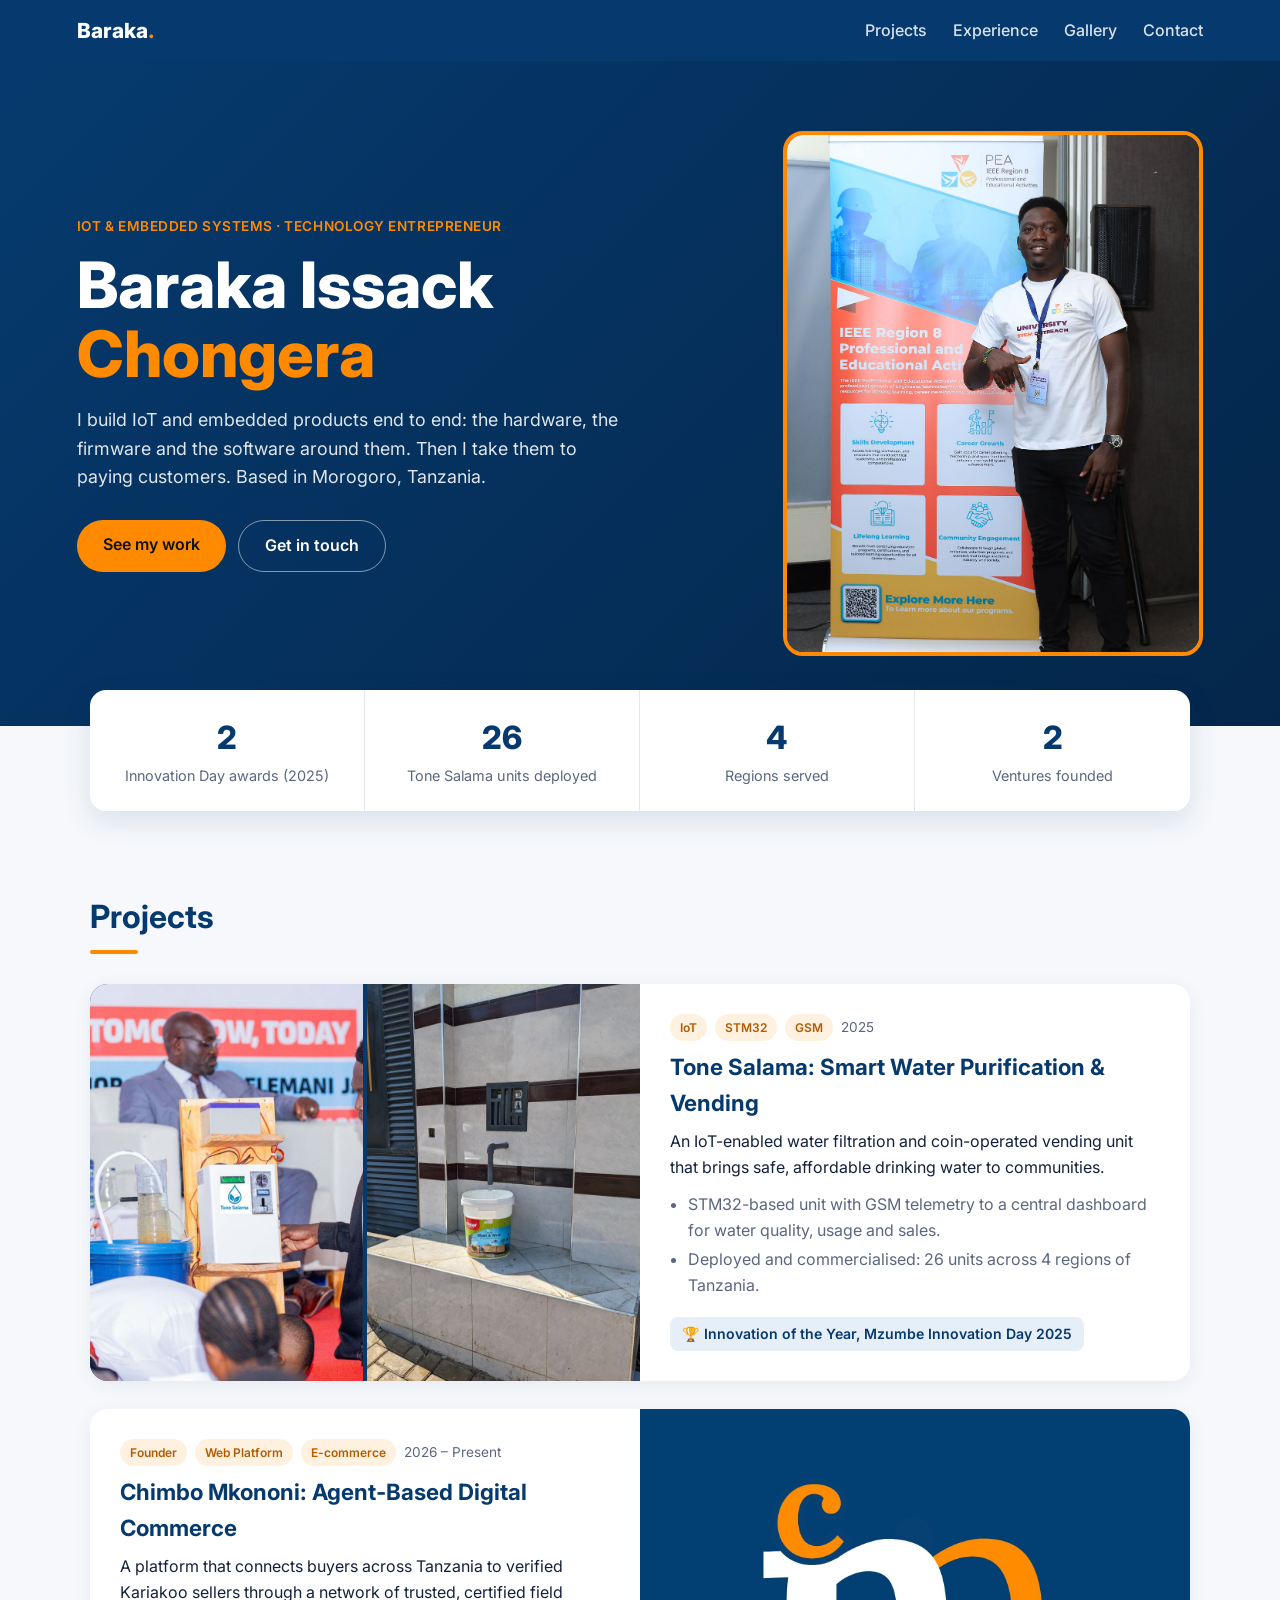
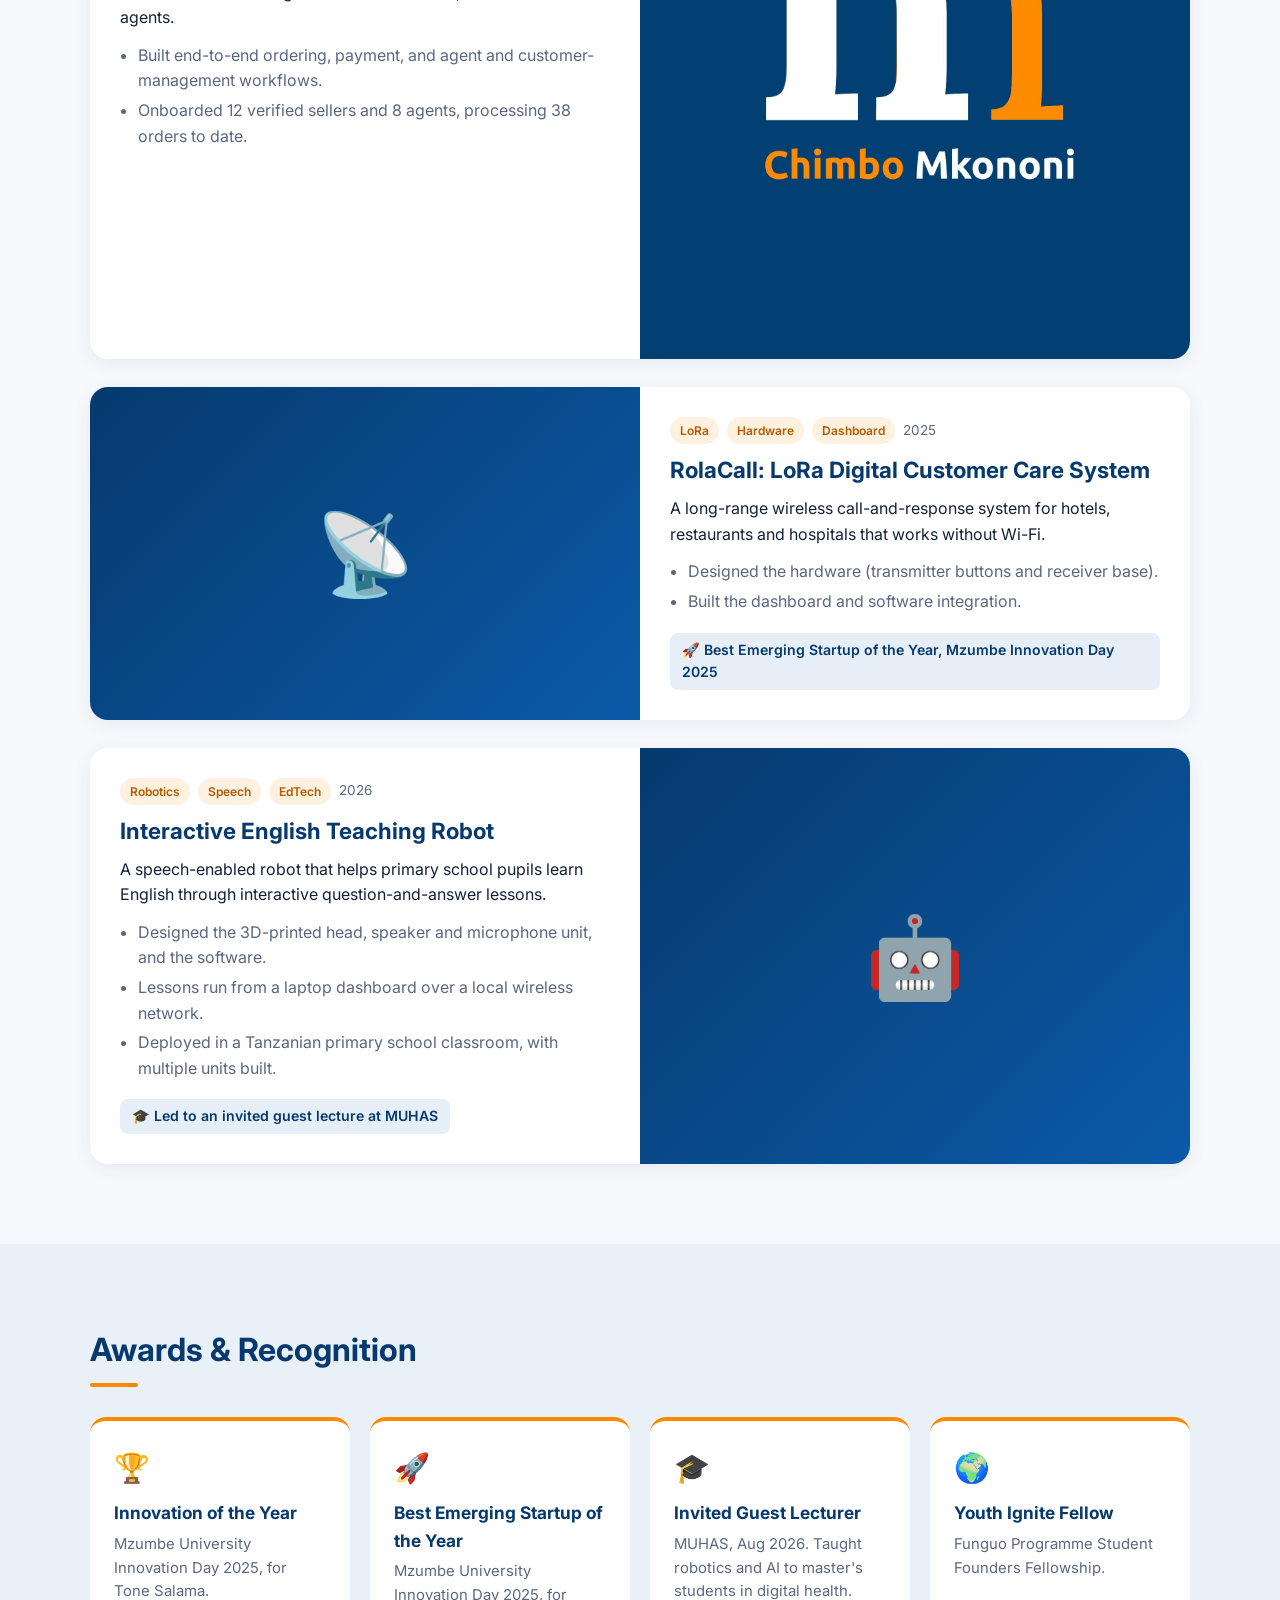
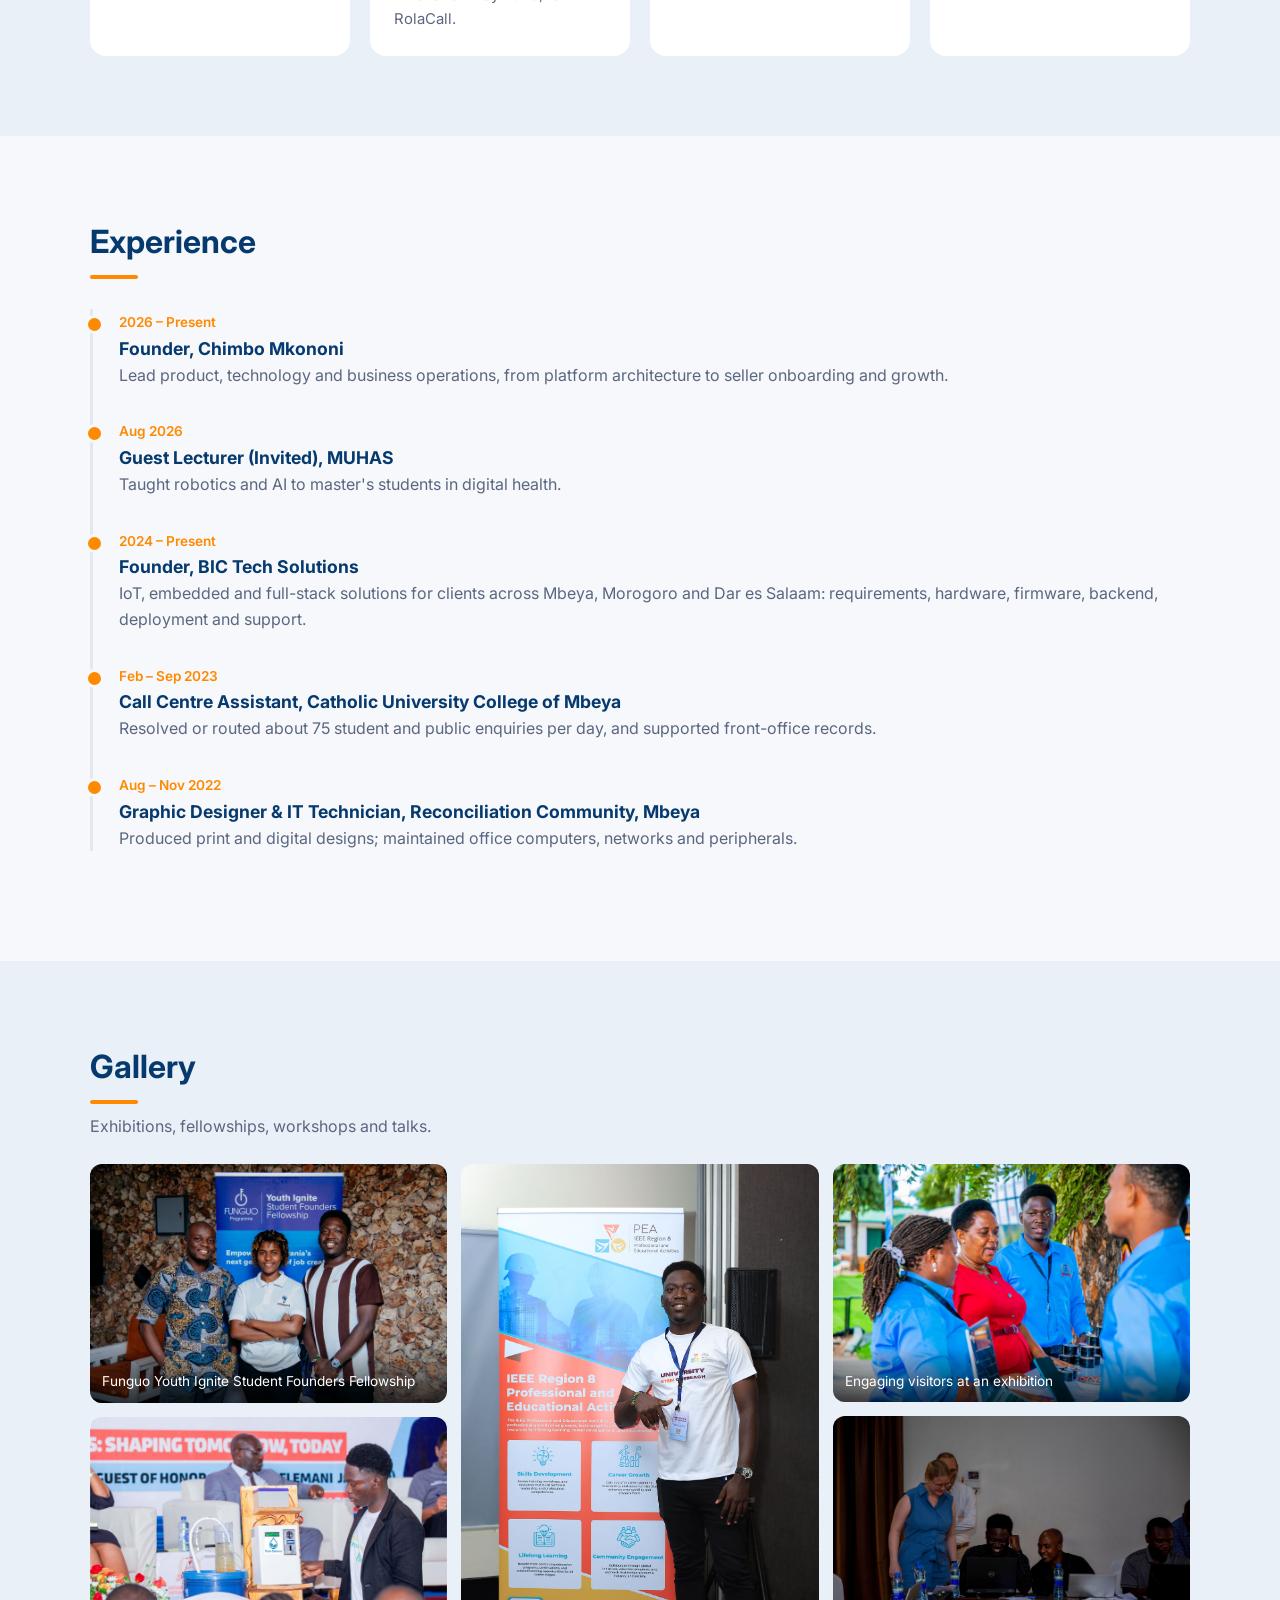
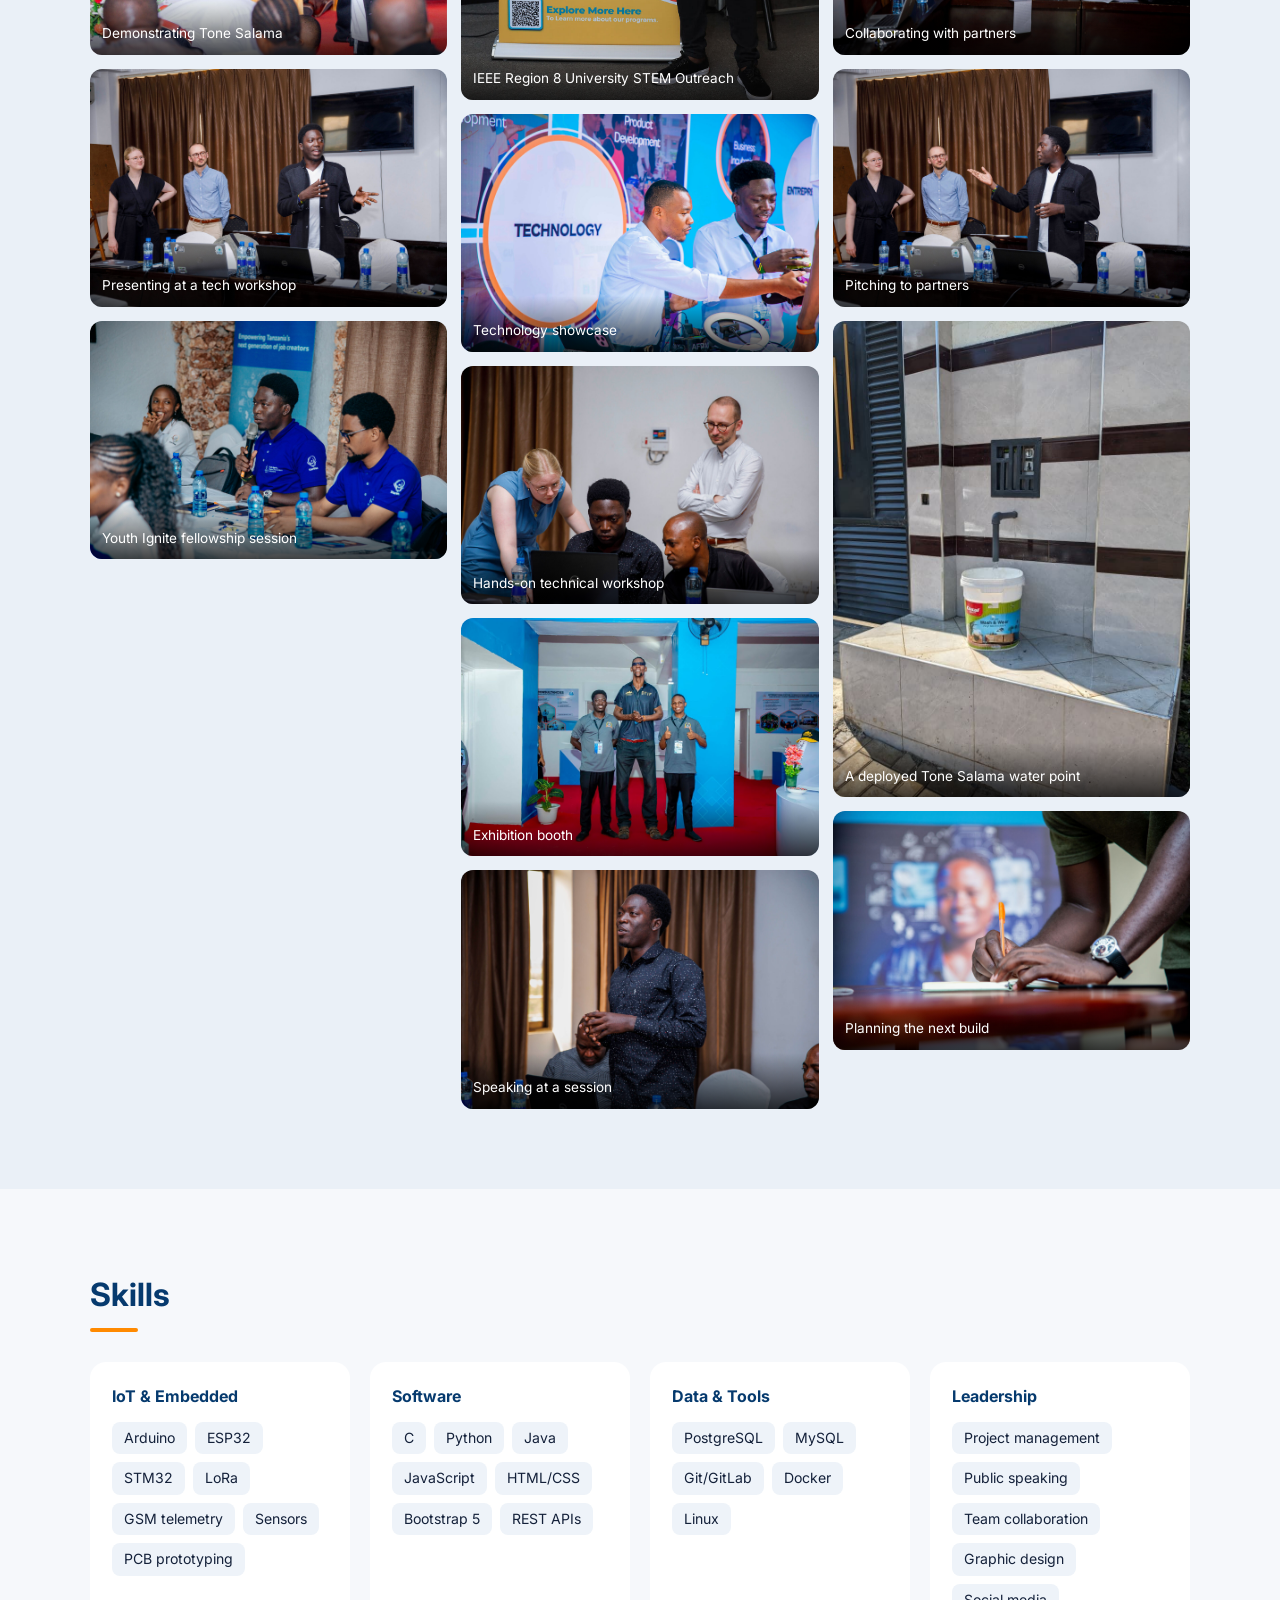
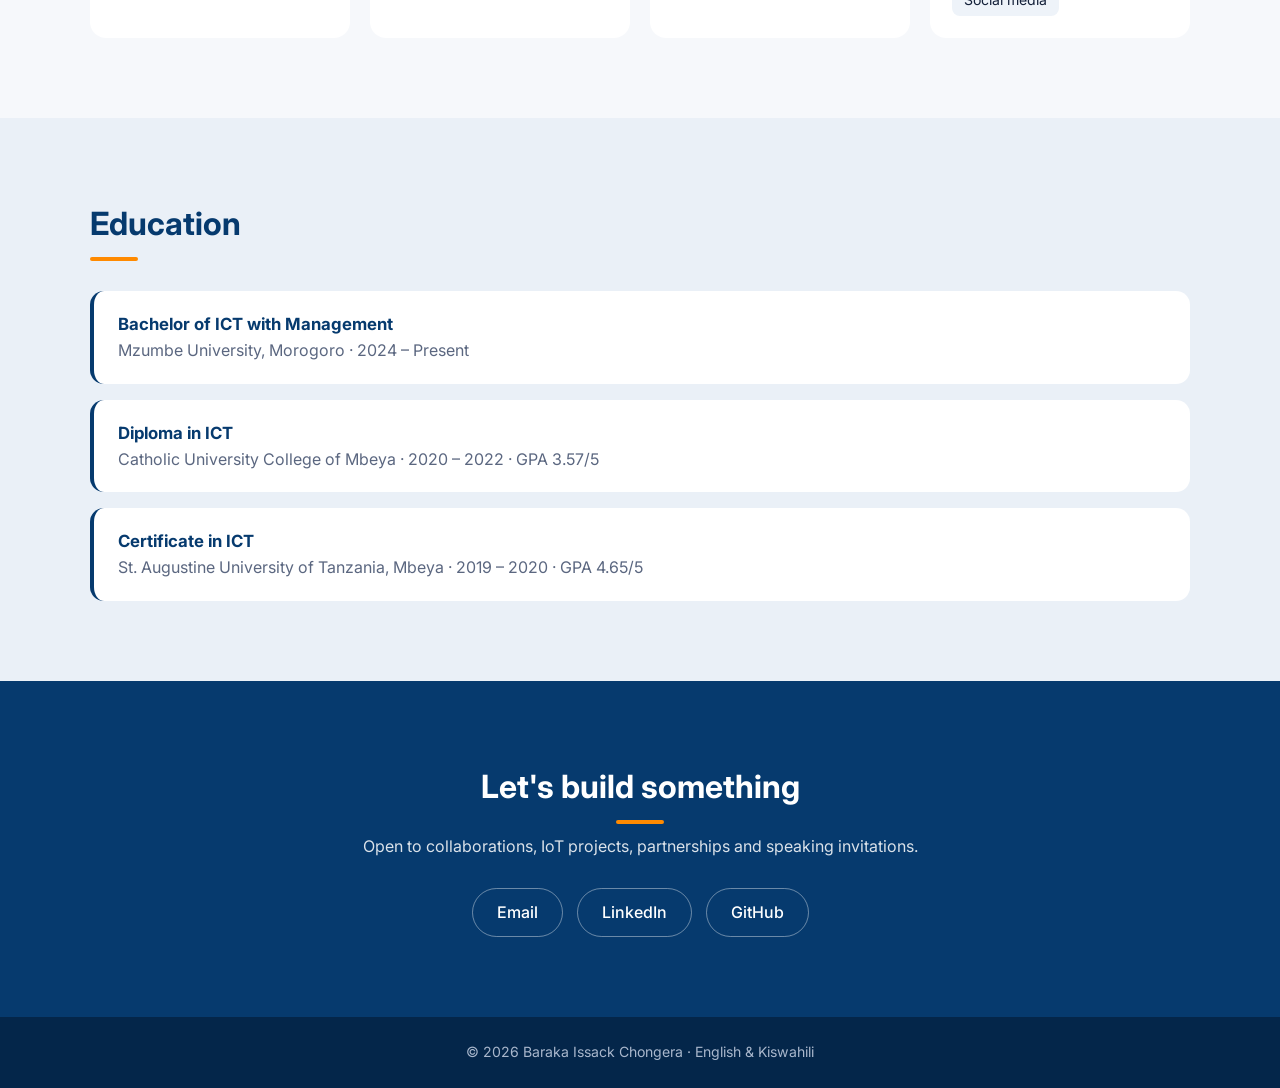
==== index.html @ 25b3b0e7 "Fill portfolio with real projects, experience and photos Content from CV: Tone Salama, Chimbo Mkonon" ====
<!doctype html>
<html lang="en">
<head>
  <meta charset="utf-8">
  <meta name="viewport" content="width=device-width, initial-scale=1">
  <title>Baraka Chongera — Portfolio</title>
  <meta name="description" content="Baraka Issack Chongera — IoT & embedded systems engineer and technology entrepreneur from Tanzania.">
  <link rel="preconnect" href="https://fonts.googleapis.com">
  <link href="https://fonts.googleapis.com/css2?family=Inter:wght@400;500;600;800&display=swap" rel="stylesheet">
  <link rel="stylesheet" href="style.css">
</head>
<body>
  <header class="nav">
    <a href="#top" class="logo">Baraka<span>.</span></a>
    <nav>
      <a href="#projects">Projects</a>
      <a href="#experience">Experience</a>
      <a href="#gallery">Gallery</a>
      <a href="#contact">Contact</a>
    </nav>
  </header>

  <main id="top">
    <section class="hero">
      <div class="hero-text">
        <p class="eyebrow">IoT &amp; Embedded Systems · Technology Entrepreneur</p>
        <h1>Baraka Issack <span>Chongera</span></h1>
        <p class="lead">I build IoT and embedded products end to end: the hardware, the firmware and the software around them. Then I take them to paying customers. Based in Morogoro, Tanzania.</p>
        <div class="cta">
          <a href="#projects" class="btn">See my work</a>
          <a href="#contact" class="btn ghost">Get in touch</a>
        </div>
      </div>
      <div class="hero-img"><img src="images/profile.jpg" alt="Baraka Chongera at the IEEE Region 8 University STEM Outreach"></div>
    </section>

    <section class="stats">
      <div><strong>2</strong><span>Innovation Day awards (2025)</span></div>
      <div><strong>26</strong><span>Tone Salama units deployed</span></div>
      <div><strong>4</strong><span>Regions served</span></div>
      <div><strong>2</strong><span>Ventures founded</span></div>
    </section>

    <section id="projects" class="section">
      <h2>Projects</h2>
      <div id="projects-grid" class="projects"></div>
    </section>

    <section id="awards" class="section alt">
      <h2>Awards &amp; Recognition</h2>
      <div class="awards">
        <div class="award"><span class="icon">🏆</span><h3>Innovation of the Year</h3><p>Mzumbe University Innovation Day 2025, for Tone Salama.</p></div>
        <div class="award"><span class="icon">🚀</span><h3>Best Emerging Startup of the Year</h3><p>Mzumbe University Innovation Day 2025, for RolaCall.</p></div>
        <div class="award"><span class="icon">🎓</span><h3>Invited Guest Lecturer</h3><p>MUHAS, Aug 2026. Taught robotics and AI to master's students in digital health.</p></div>
        <div class="award"><span class="icon">🌍</span><h3>Youth Ignite Fellow</h3><p>Funguo Programme Student Founders Fellowship.</p></div>
      </div>
    </section>

    <section id="experience" class="section">
      <h2>Experience</h2>
      <div id="timeline" class="timeline"></div>
    </section>

    <section id="gallery" class="section alt">
      <h2>Gallery</h2>
      <p class="sub">Exhibitions, fellowships, workshops and talks.</p>
      <div id="gallery-grid" class="gallery"></div>
    </section>

    <section id="skills" class="section">
      <h2>Skills</h2>
      <div id="skills-grid" class="skills"></div>
    </section>

    <section id="education" class="section alt">
      <h2>Education</h2>
      <div class="edu">
        <div><h3>Bachelor of ICT with Management</h3><p>Mzumbe University, Morogoro · 2024 – Present</p></div>
        <div><h3>Diploma in ICT</h3><p>Catholic University College of Mbeya · 2020 – 2022 · GPA 3.57/5</p></div>
        <div><h3>Certificate in ICT</h3><p>St. Augustine University of Tanzania, Mbeya · 2019 – 2020 · GPA 4.65/5</p></div>
      </div>
    </section>

    <section id="contact" class="section contact">
      <h2>Let's build something</h2>
      <p>Open to collaborations, IoT projects, partnerships and speaking invitations.</p>
      <div id="links" class="links"></div>
    </section>
  </main>

  <footer class="footer">© <span id="year"></span> Baraka Issack Chongera · English &amp; Kiswahili</footer>

  <div id="lightbox" class="lightbox" hidden>
    <button class="close" aria-label="Close">&times;</button>
    <img alt="">
    <p class="caption"></p>
  </div>

  <script src="script.js"></script>
</body>
</html>
---- style.css ----
:root{--navy:#063a6e;--navy-d:#04264a;--orange:#ff8a00;--bg:#f6f8fb;--card:#fff;--text:#14213a;--muted:#5b6780;--line:#e3e8f0}
*{box-sizing:border-box;margin:0;padding:0}
html{scroll-behavior:smooth}
body{font-family:Inter,system-ui,sans-serif;background:var(--bg);color:var(--text);line-height:1.6}
a{color:inherit;text-decoration:none}
img{display:block;max-width:100%}
.nav{position:sticky;top:0;z-index:10;display:flex;justify-content:space-between;align-items:center;padding:14px 6vw;background:var(--navy);color:#fff}
.logo{font-weight:800;font-size:1.3rem}.logo span{color:var(--orange)}
.nav nav a{margin-left:22px;font-weight:500;opacity:.85}.nav nav a:hover{opacity:1;color:var(--orange)}
.hero{display:grid;grid-template-columns:1.2fr .8fr;gap:48px;align-items:center;padding:70px 6vw;background:linear-gradient(135deg,var(--navy),var(--navy-d));color:#fff}
.eyebrow{color:var(--orange);font-weight:600;letter-spacing:.04em;text-transform:uppercase;font-size:.85rem}
.hero h1{font-size:clamp(2.3rem,5.5vw,4rem);line-height:1.08;font-weight:800;margin:12px 0 18px}
.hero h1 span{color:var(--orange)}
.lead{font-size:1.12rem;opacity:.88;max-width:560px}
.cta{display:flex;gap:12px;flex-wrap:wrap;margin-top:28px}
.btn{background:var(--orange);color:#111;padding:12px 26px;border-radius:999px;font-weight:600}
.btn.ghost{background:transparent;color:#fff;border:1.5px solid rgba(255,255,255,.5)}
.hero-img img{border-radius:20px;aspect-ratio:4/5;object-fit:cover;width:100%;max-width:420px;margin-left:auto;border:4px solid var(--orange)}
.stats{display:grid;grid-template-columns:repeat(4,1fr);max-width:1100px;margin:-36px auto 0;background:var(--card);border-radius:16px;box-shadow:0 10px 30px rgba(6,58,110,.12);position:relative}
.stats div{padding:22px;text-align:center;border-right:1px solid var(--line)}.stats div:last-child{border:none}
.stats strong{display:block;font-size:2rem;color:var(--navy);font-weight:800}
.stats span{color:var(--muted);font-size:.9rem}
.section{padding:80px 6vw}
.section>*{max-width:1100px;margin-left:auto;margin-right:auto}
.section.alt{background:#eaf0f7}
.section h2{font-size:2rem;margin-bottom:10px;color:var(--navy)}
.section h2::after{content:"";display:block;width:48px;height:4px;background:var(--orange);border-radius:4px;margin-top:8px}
.sub{color:var(--muted);margin-bottom:8px}
.projects{display:grid;gap:28px;margin-top:30px}
.project{display:grid;grid-template-columns:1fr 1fr;background:var(--card);border-radius:18px;overflow:hidden;box-shadow:0 4px 18px rgba(6,58,110,.07)}
.project:nth-child(even) .p-media{order:2}
.p-media{display:grid;grid-template-columns:1fr;gap:4px;background:var(--navy);min-height:280px}
.p-media.two{grid-template-columns:1fr 1fr}
.p-media img{width:100%;height:100%;object-fit:cover;cursor:zoom-in}
.p-media .ph{display:flex;align-items:center;justify-content:center;font-size:5rem;background:linear-gradient(135deg,var(--navy),#0b5aa8)}
.p-body{padding:30px}
.p-meta{display:flex;flex-wrap:wrap;gap:8px;align-items:center;margin-bottom:8px}
.tag{font-size:.75rem;font-weight:600;padding:4px 10px;border-radius:999px;background:#fff1e0;color:#b35c00}
.year{color:var(--muted);font-size:.85rem}
.p-body h3{font-size:1.4rem;color:var(--navy);margin-bottom:8px}
.p-body ul{margin:12px 0 0 18px;color:var(--muted)}
.p-body li{margin-bottom:4px}
.badge{display:inline-block;margin-top:14px;font-weight:600;color:var(--navy);background:#e6eef8;padding:6px 12px;border-radius:8px;font-size:.88rem}
.awards{display:grid;grid-template-columns:repeat(auto-fit,minmax(230px,1fr));gap:20px;margin-top:30px}
.award{background:var(--card);padding:24px;border-radius:16px;border-top:4px solid var(--orange)}
.award .icon{font-size:1.8rem}.award h3{margin:8px 0 6px;color:var(--navy);font-size:1.08rem}.award p{color:var(--muted);font-size:.93rem}
.timeline{margin-top:30px;border-left:3px solid var(--line);padding-left:26px}
.t-item{position:relative;margin-bottom:30px}
.t-item::before{content:"";position:absolute;left:-34px;top:6px;width:13px;height:13px;border-radius:50%;background:var(--orange);border:3px solid var(--bg)}
.t-item h3{color:var(--navy);font-size:1.1rem}.t-item .when{color:var(--orange);font-weight:600;font-size:.85rem}
.t-item p{color:var(--muted)}
.gallery{columns:3 260px;column-gap:14px;margin-top:24px}
.gallery figure{break-inside:avoid;margin-bottom:14px;border-radius:12px;overflow:hidden;position:relative;cursor:zoom-in;background:var(--card)}
.gallery img{width:100%;transition:transform .3s}.gallery figure:hover img{transform:scale(1.03)}
.gallery figcaption{position:absolute;left:0;right:0;bottom:0;padding:24px 12px 10px;color:#fff;font-size:.85rem;background:linear-gradient(transparent,rgba(0,0,0,.7))}
.skills{display:grid;grid-template-columns:repeat(auto-fit,minmax(240px,1fr));gap:20px;margin-top:30px}
.skill{background:var(--card);padding:22px;border-radius:16px}
.skill h3{color:var(--navy);font-size:1rem;margin-bottom:12px}
.chips{display:flex;flex-wrap:wrap;gap:8px}
.chips span{background:#eef3f9;padding:5px 12px;border-radius:8px;font-size:.88rem}
.edu{display:grid;gap:16px;margin-top:30px}
.edu div{background:var(--card);padding:20px 24px;border-radius:14px;border-left:4px solid var(--navy)}
.edu h3{color:var(--navy);font-size:1.05rem}.edu p{color:var(--muted)}
.contact{text-align:center;background:var(--navy);color:#fff}
.contact h2{color:#fff}.contact h2::after{margin:8px auto 0}
.contact p{opacity:.85;margin-top:10px}
.links{display:flex;justify-content:center;flex-wrap:wrap;gap:14px;margin-top:28px}
.links a{border:1.5px solid rgba(255,255,255,.4);padding:11px 24px;border-radius:999px;font-weight:500}
.links a:hover{border-color:var(--orange);color:var(--orange)}
.footer{text-align:center;color:#a9b7cc;padding:24px;background:var(--navy-d);font-size:.88rem}
.lightbox{position:fixed;inset:0;background:rgba(0,0,0,.92);display:flex;flex-direction:column;align-items:center;justify-content:center;z-index:50;padding:16px}
.lightbox[hidden]{display:none}
.lightbox img{max-width:100%;max-height:82vh;border-radius:10px}
.lightbox .caption{margin-top:14px;color:#ddd;text-align:center}
.lightbox .close{position:absolute;top:12px;right:20px;background:none;border:none;color:#fff;font-size:2.4rem;cursor:pointer}
@media(max-width:800px){
  .nav nav a{margin-left:12px;font-size:.9rem}
  .hero{grid-template-columns:1fr;padding:48px 16px 70px;gap:30px}
  .hero-img img{margin:0 auto;max-width:320px}
  .stats{grid-template-columns:1fr 1fr;margin:-36px 16px 0}
  .stats div:nth-child(2){border-right:none}.stats div:nth-child(-n+2){border-bottom:1px solid var(--line)}
  .section{padding:60px 16px}
  .project{grid-template-columns:1fr}.project:nth-child(even) .p-media{order:0}
}
@media(max-width:480px){.nav nav a:nth-child(3){display:none}}
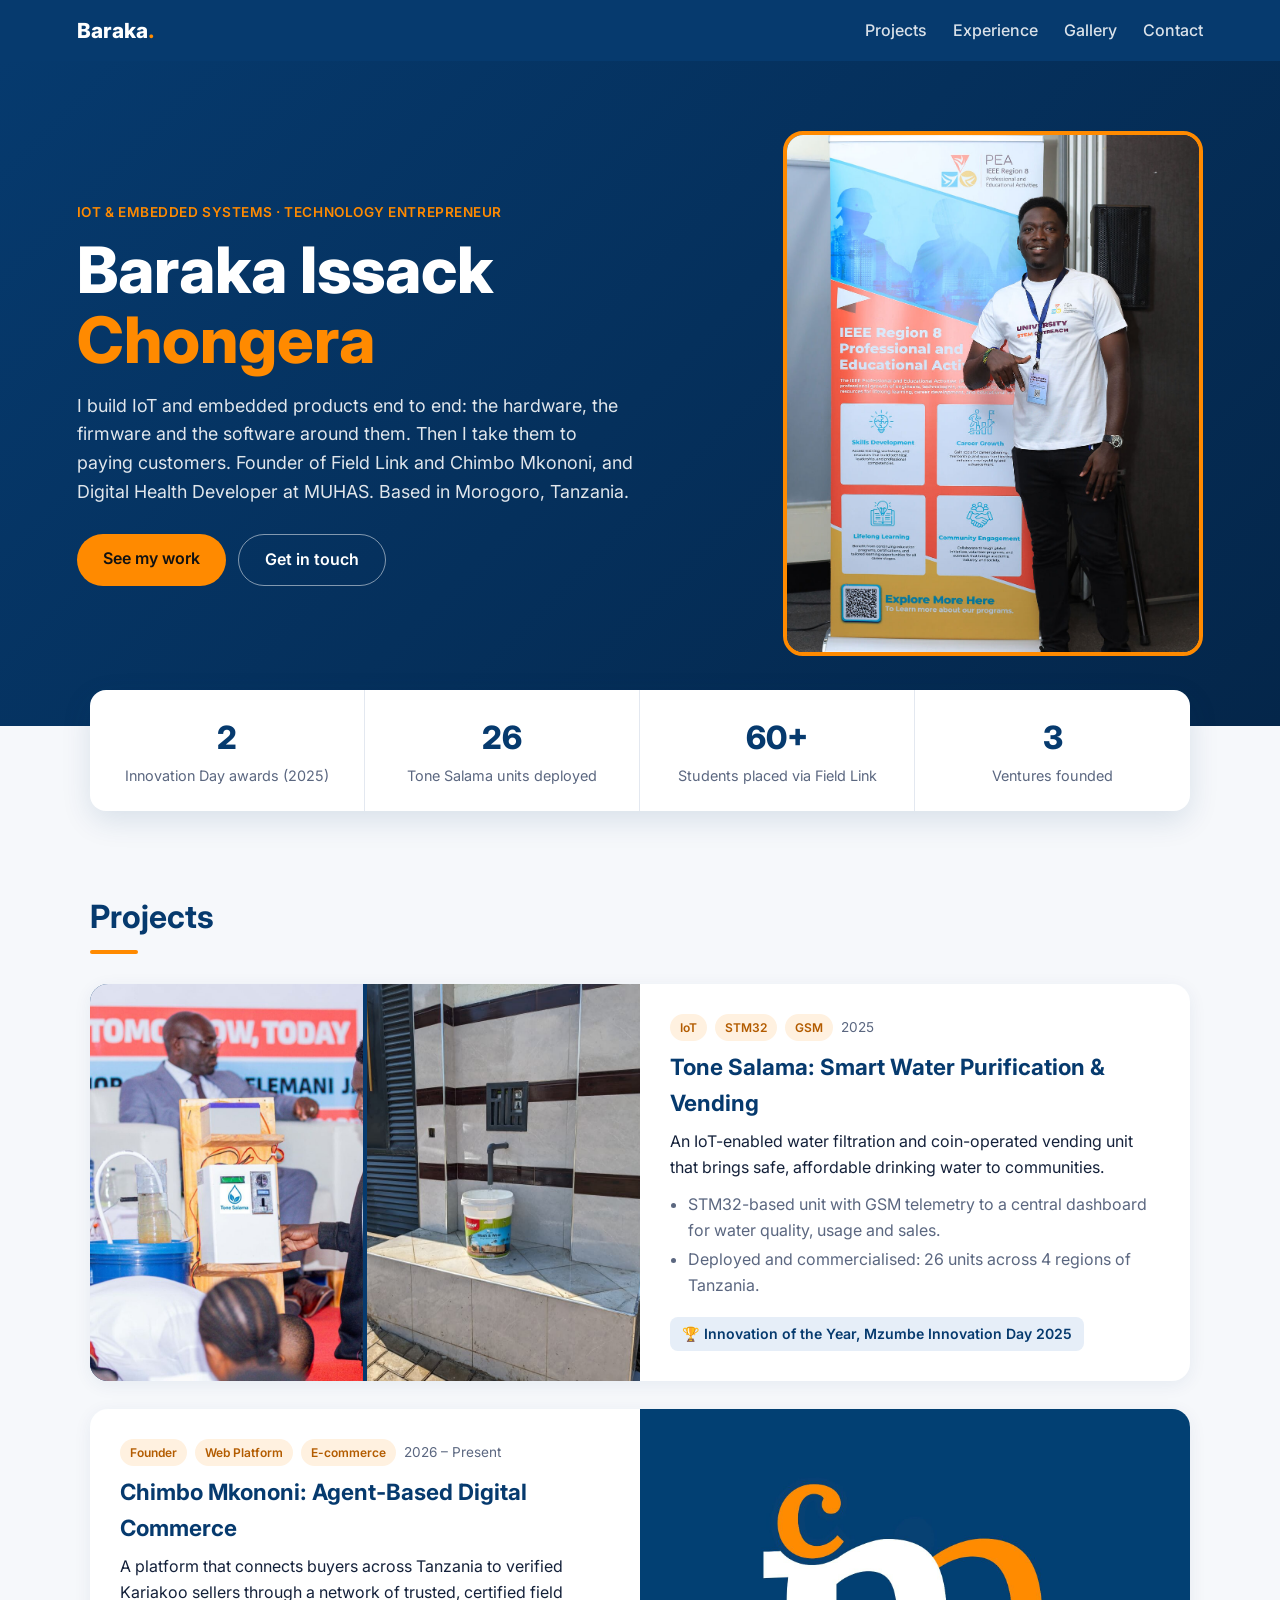
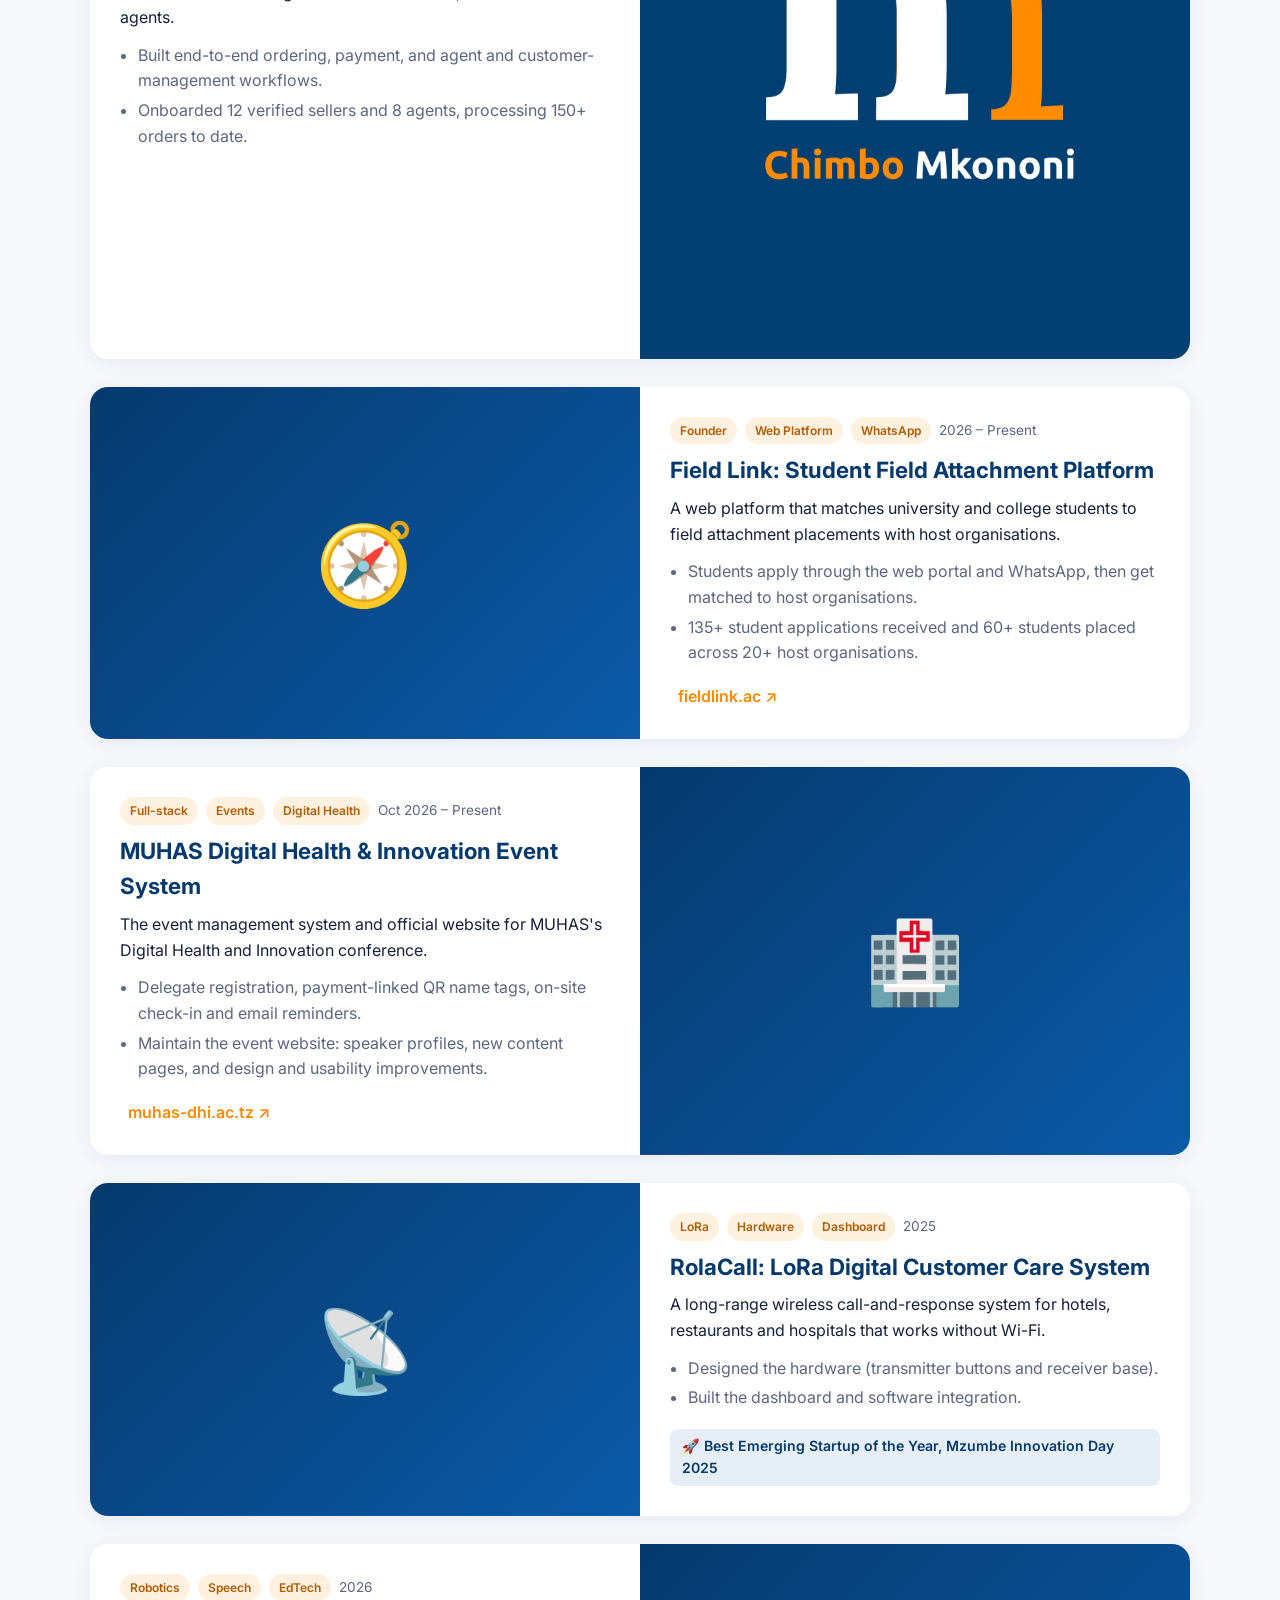
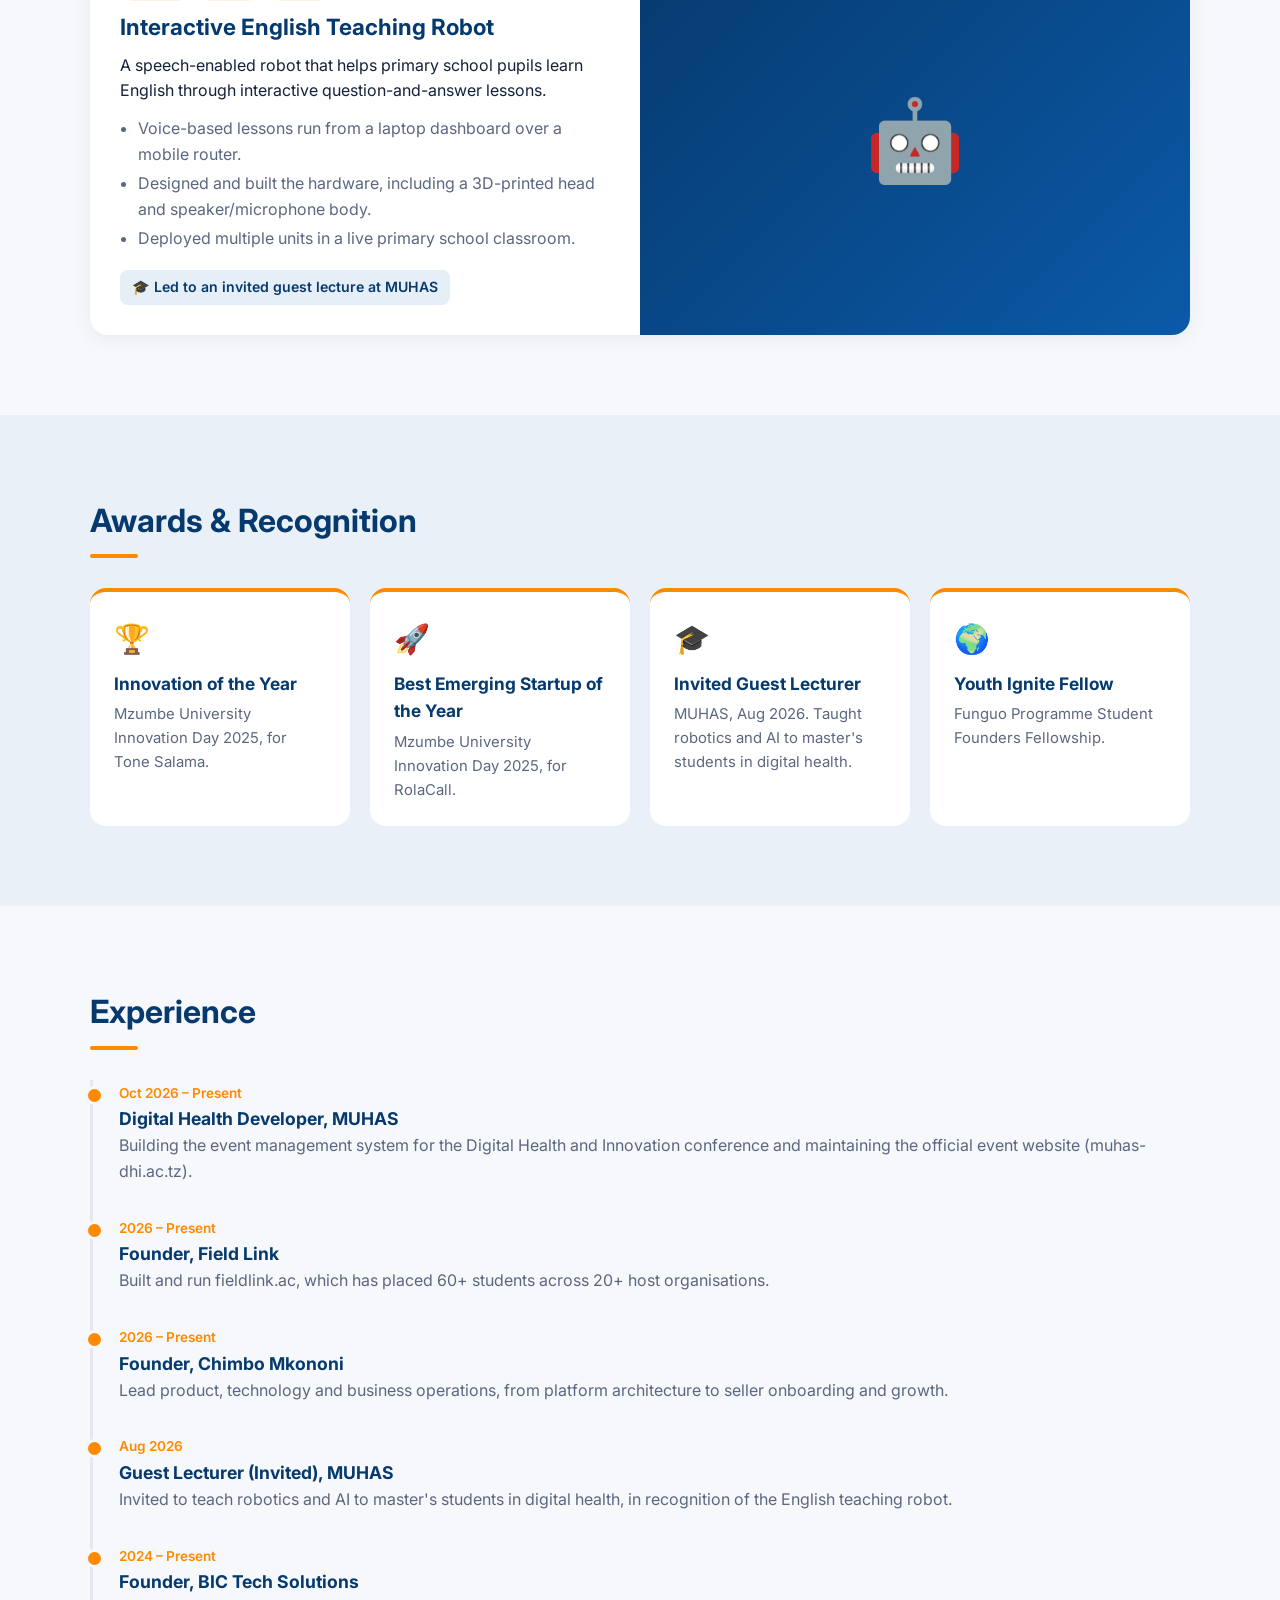
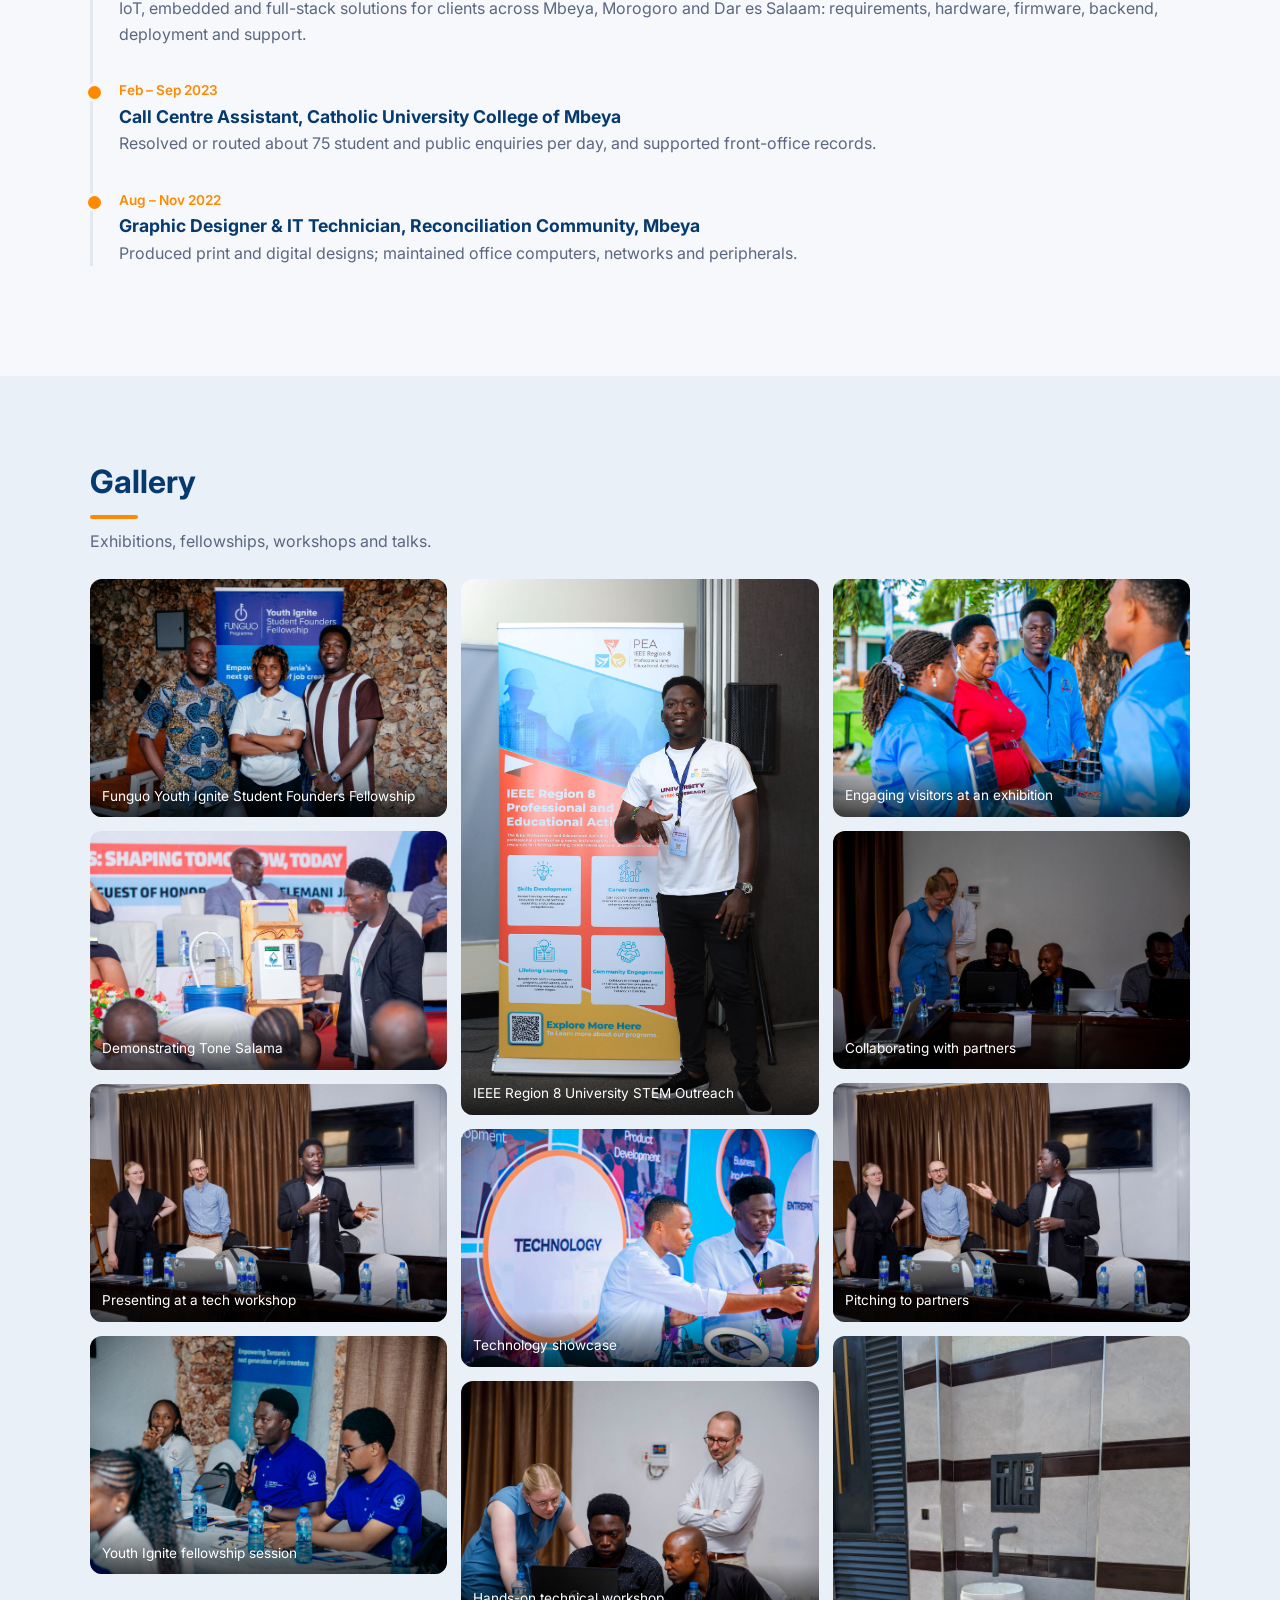
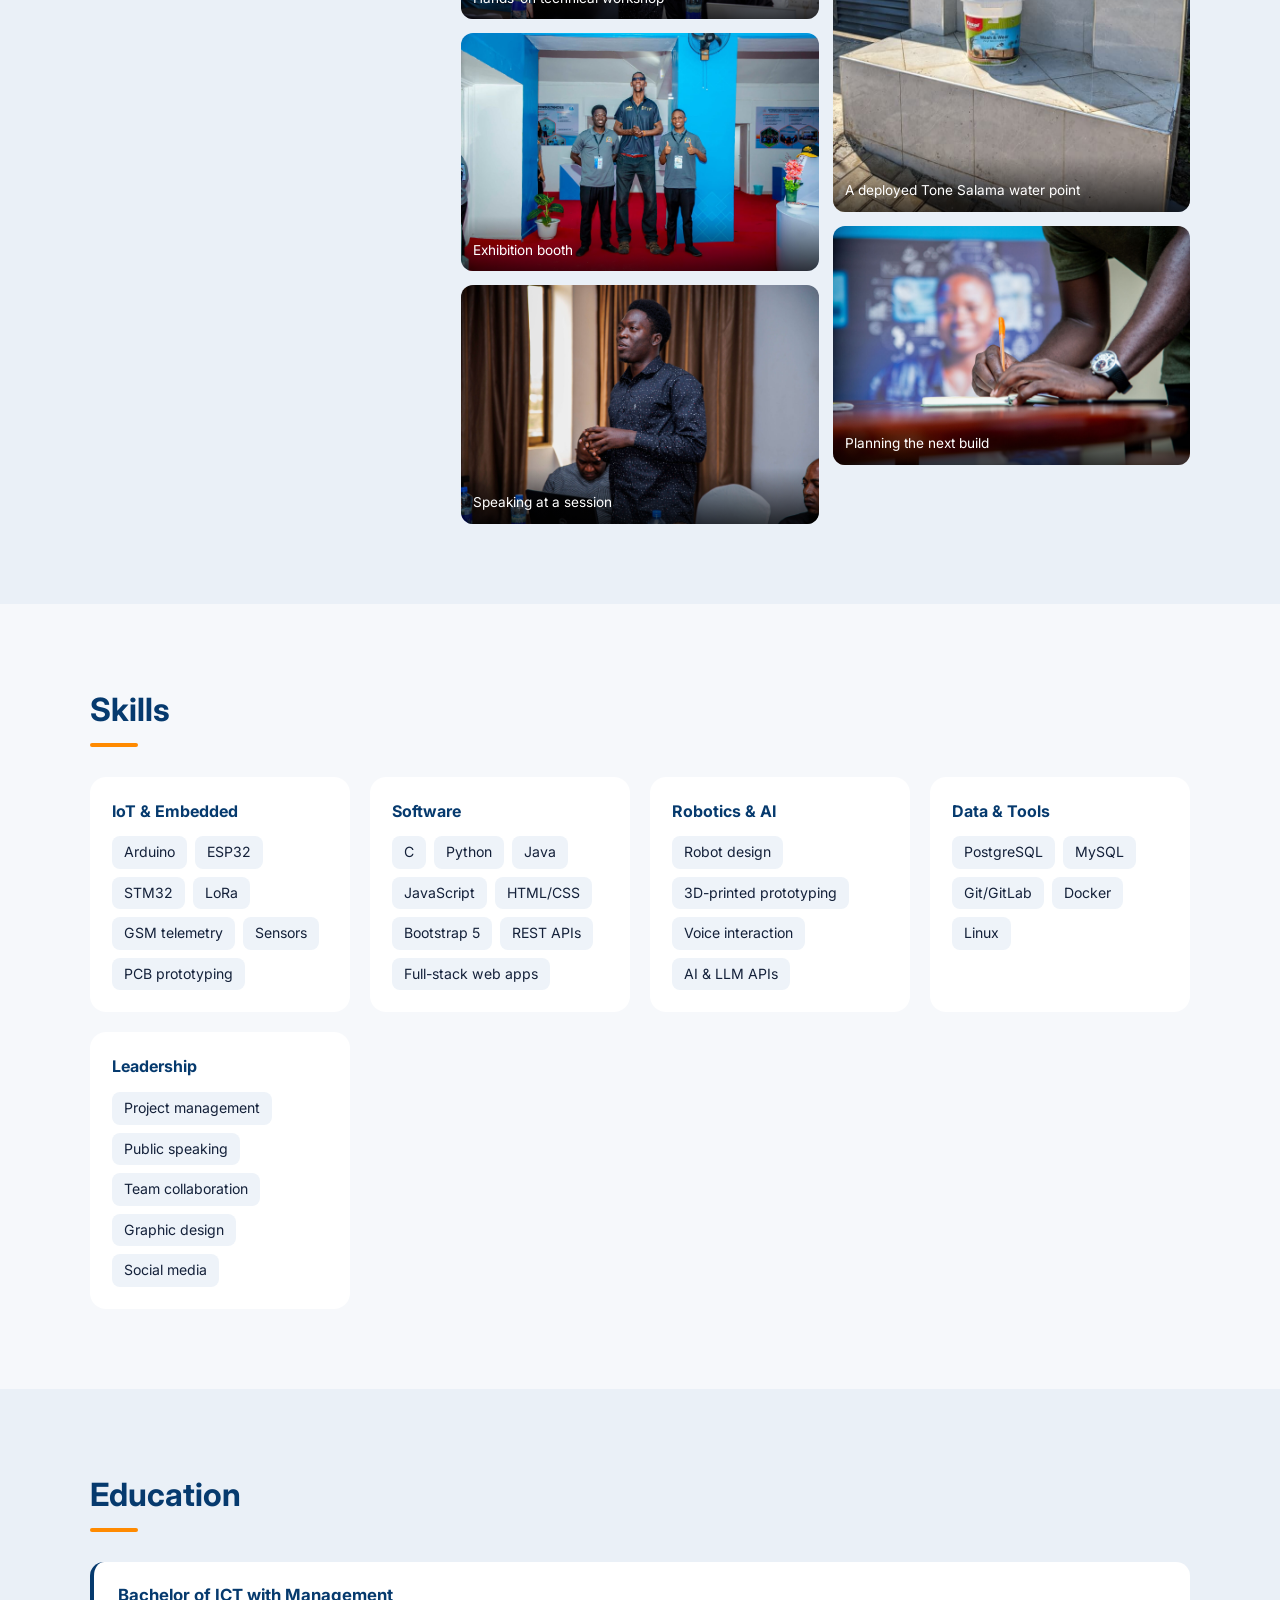
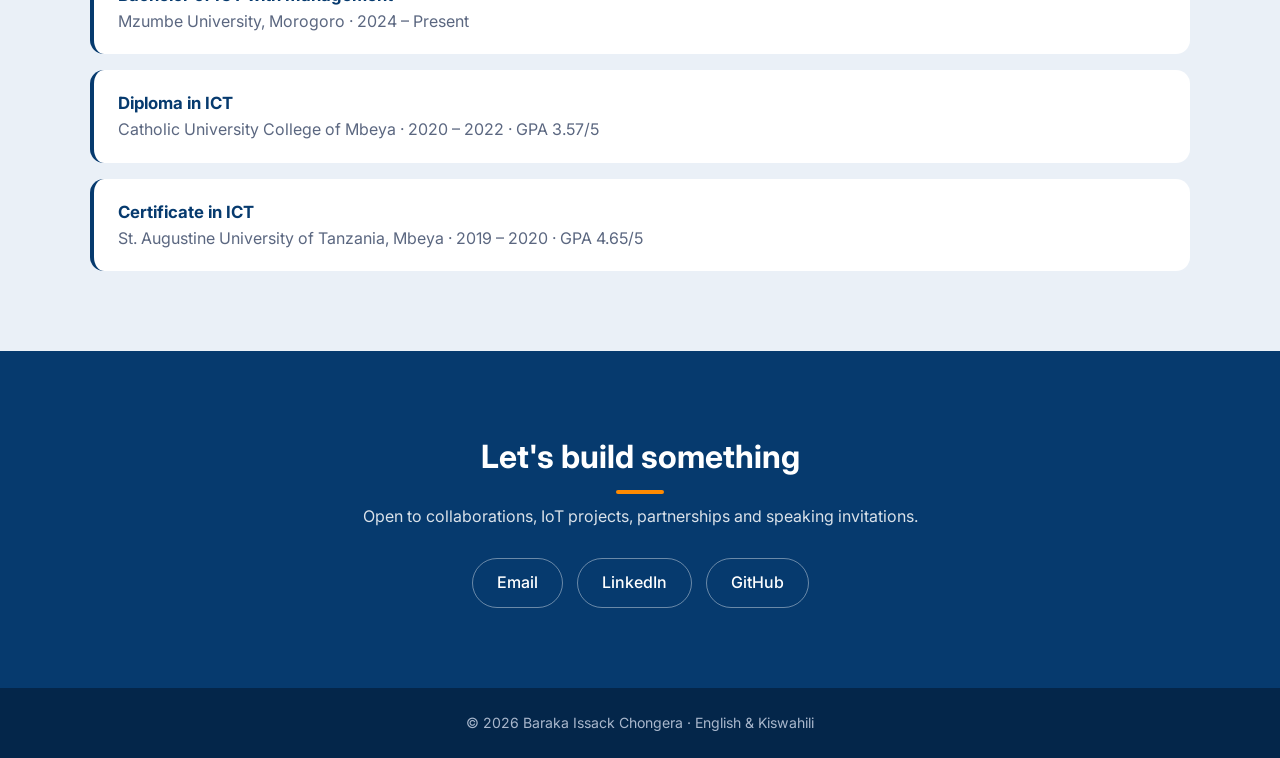
==== commit a5fb7dcf: "Update portfolio from latest CV Adds Field Link and the MUHAS Digital Health & Innovation event syst" ====
--- a/index.html
+++ b/index.html
@@ -25,7 +25,7 @@
       <div class="hero-text">
         <p class="eyebrow">IoT &amp; Embedded Systems · Technology Entrepreneur</p>
         <h1>Baraka Issack <span>Chongera</span></h1>
-        <p class="lead">I build IoT and embedded products end to end: the hardware, the firmware and the software around them. Then I take them to paying customers. Based in Morogoro, Tanzania.</p>
+        <p class="lead">I build IoT and embedded products end to end: the hardware, the firmware and the software around them. Then I take them to paying customers. Founder of Field Link and Chimbo Mkononi, and Digital Health Developer at MUHAS. Based in Morogoro, Tanzania.</p>
         <div class="cta">
           <a href="#projects" class="btn">See my work</a>
           <a href="#contact" class="btn ghost">Get in touch</a>
@@ -37,8 +37,8 @@
     <section class="stats">
       <div><strong>2</strong><span>Innovation Day awards (2025)</span></div>
       <div><strong>26</strong><span>Tone Salama units deployed</span></div>
-      <div><strong>4</strong><span>Regions served</span></div>
-      <div><strong>2</strong><span>Ventures founded</span></div>
+      <div><strong>60+</strong><span>Students placed via Field Link</span></div>
+      <div><strong>3</strong><span>Ventures founded</span></div>
     </section>
 
     <section id="projects" class="section">
--- a/style.css
+++ b/style.css
@@ -83,3 +83,4 @@
   .project{grid-template-columns:1fr}.project:nth-child(even) .p-media{order:0}
 }
 @media(max-width:480px){.nav nav a:nth-child(3){display:none}}
+.p-link{display:inline-block;margin-top:14px;margin-left:8px;font-weight:600;color:var(--orange)}.p-link:hover{text-decoration:underline}
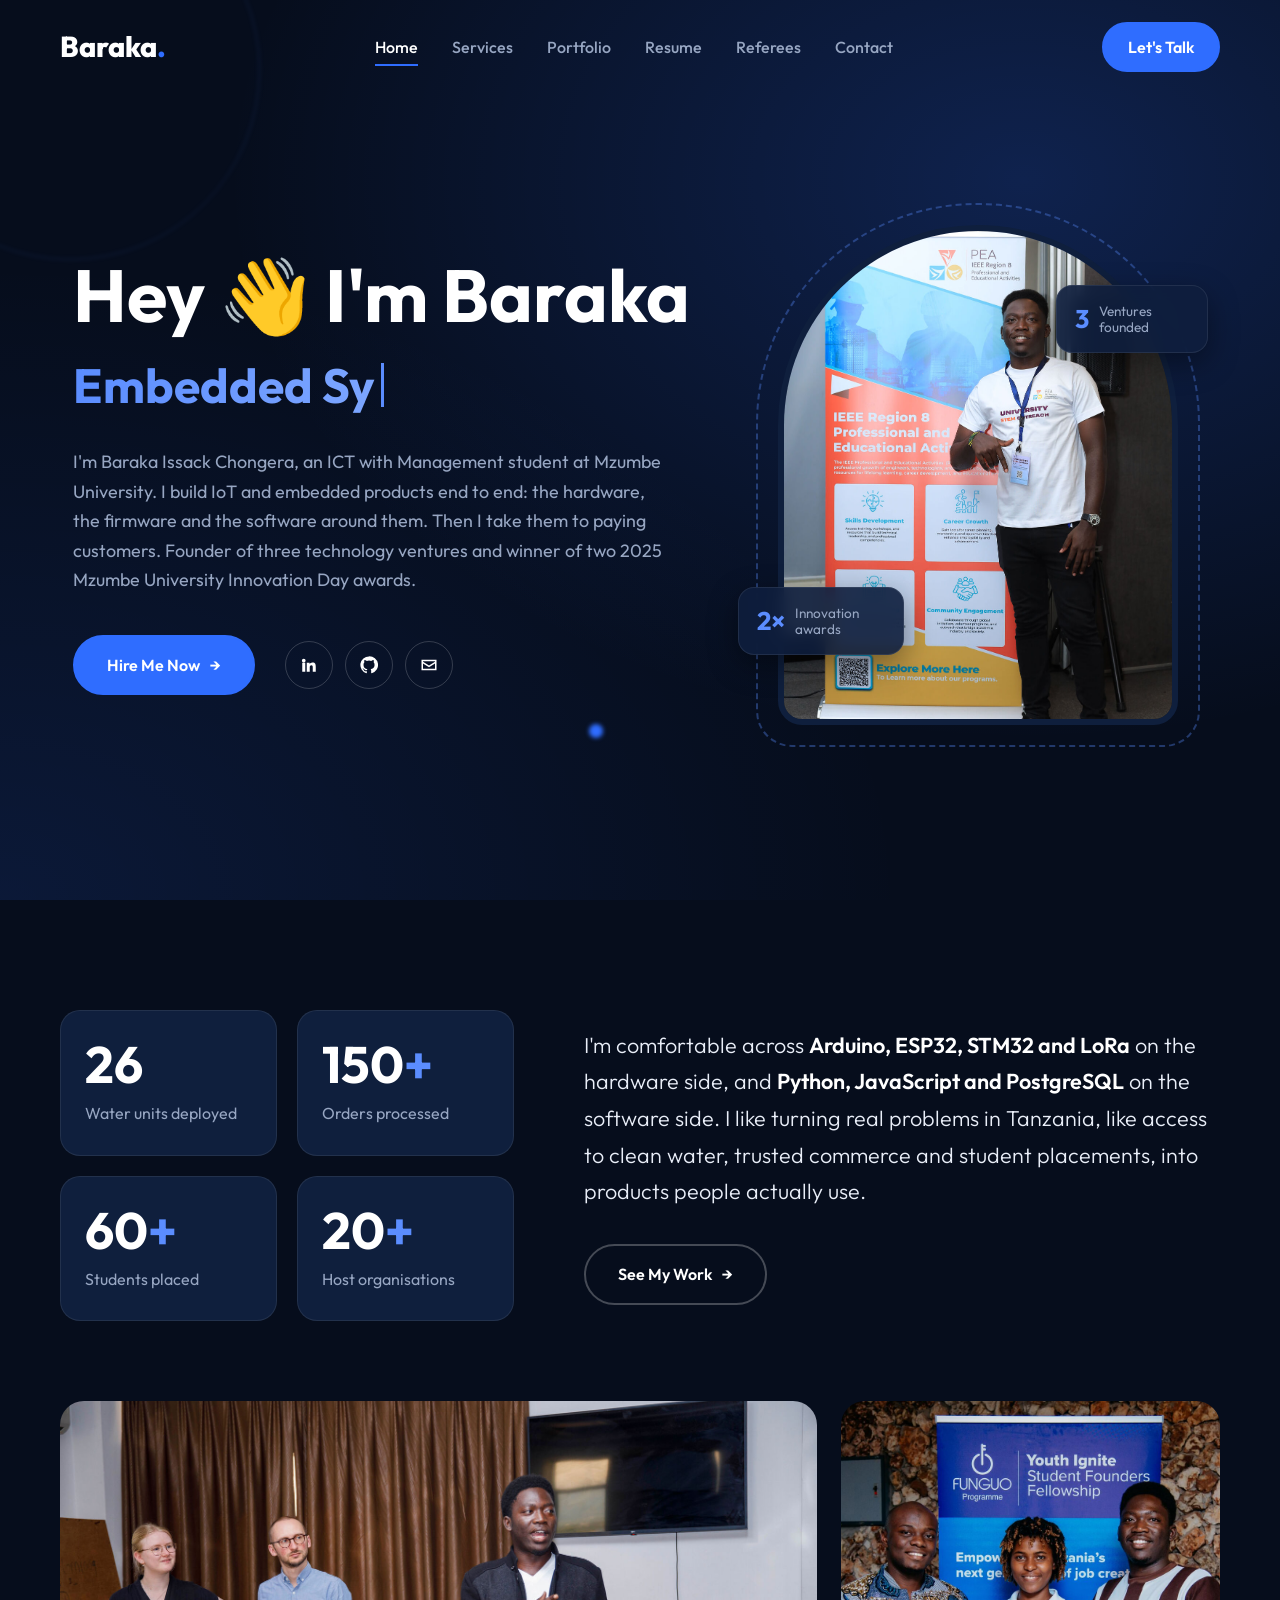
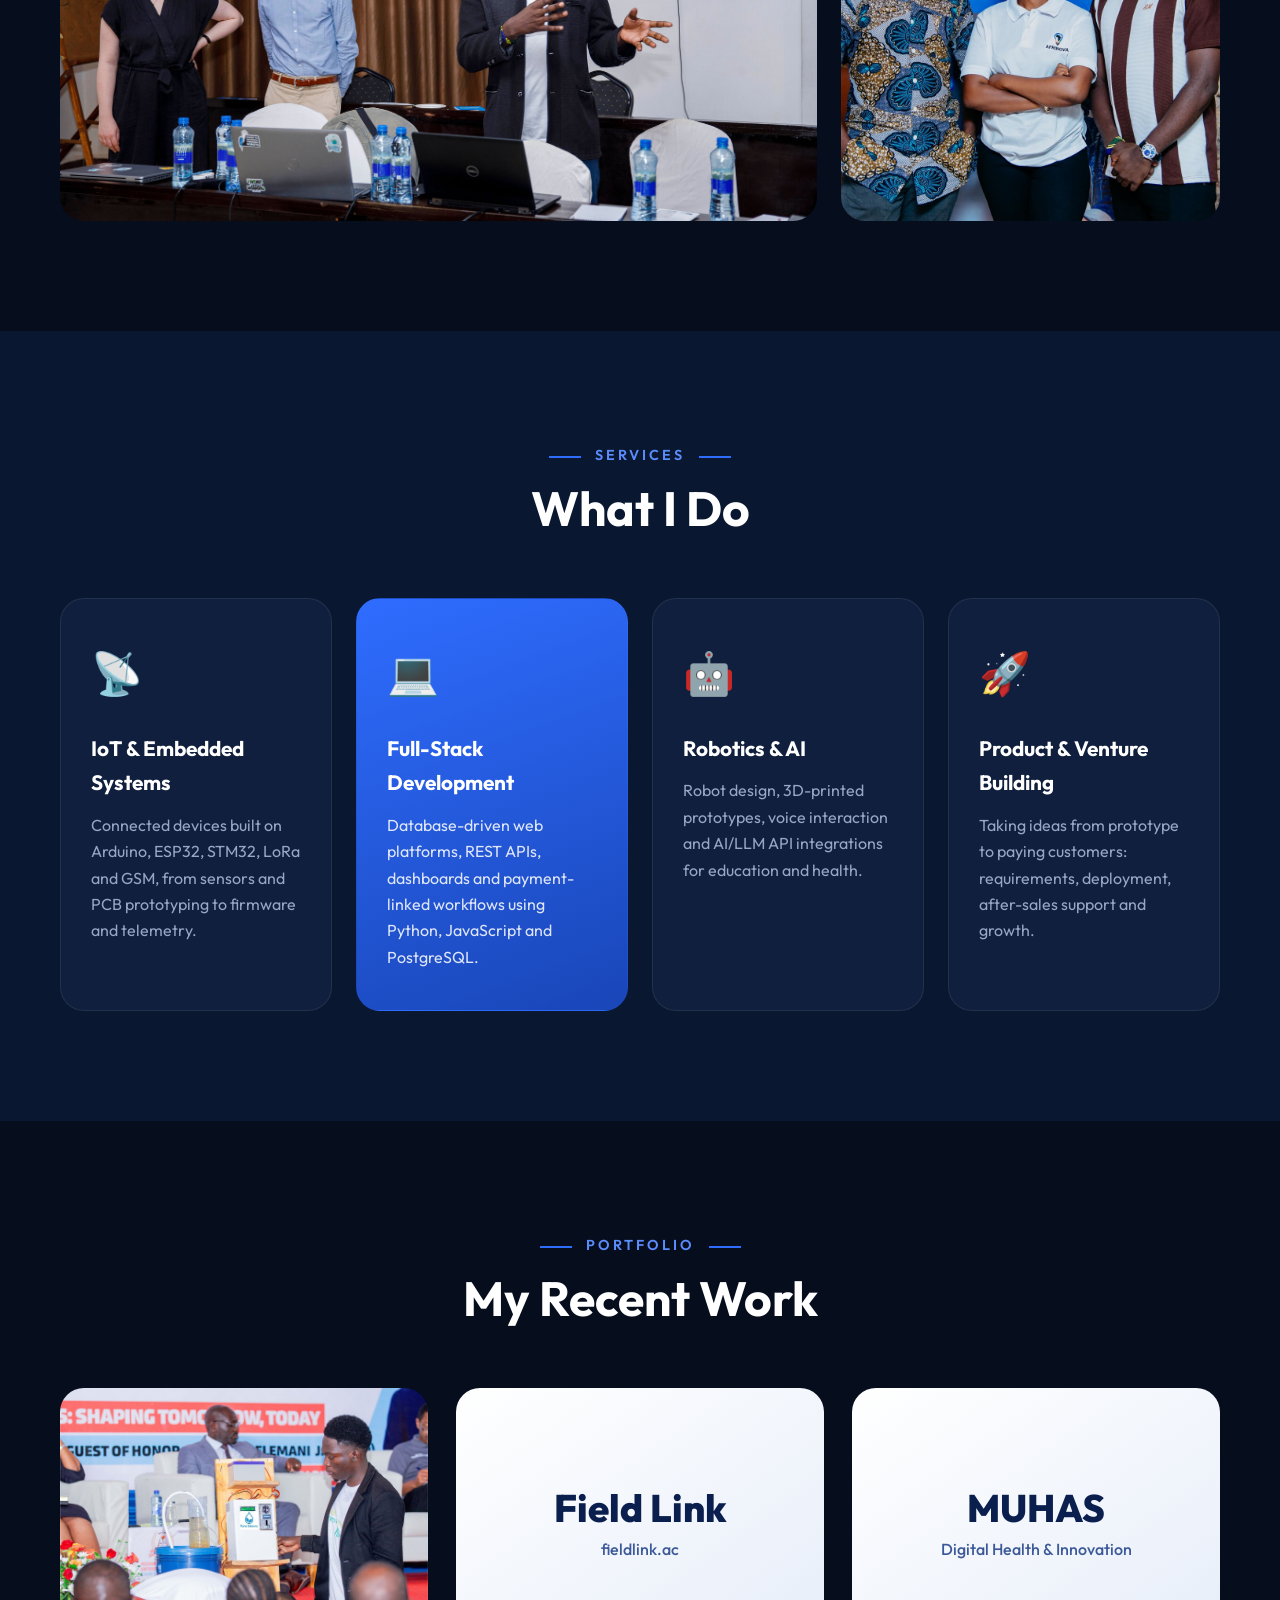
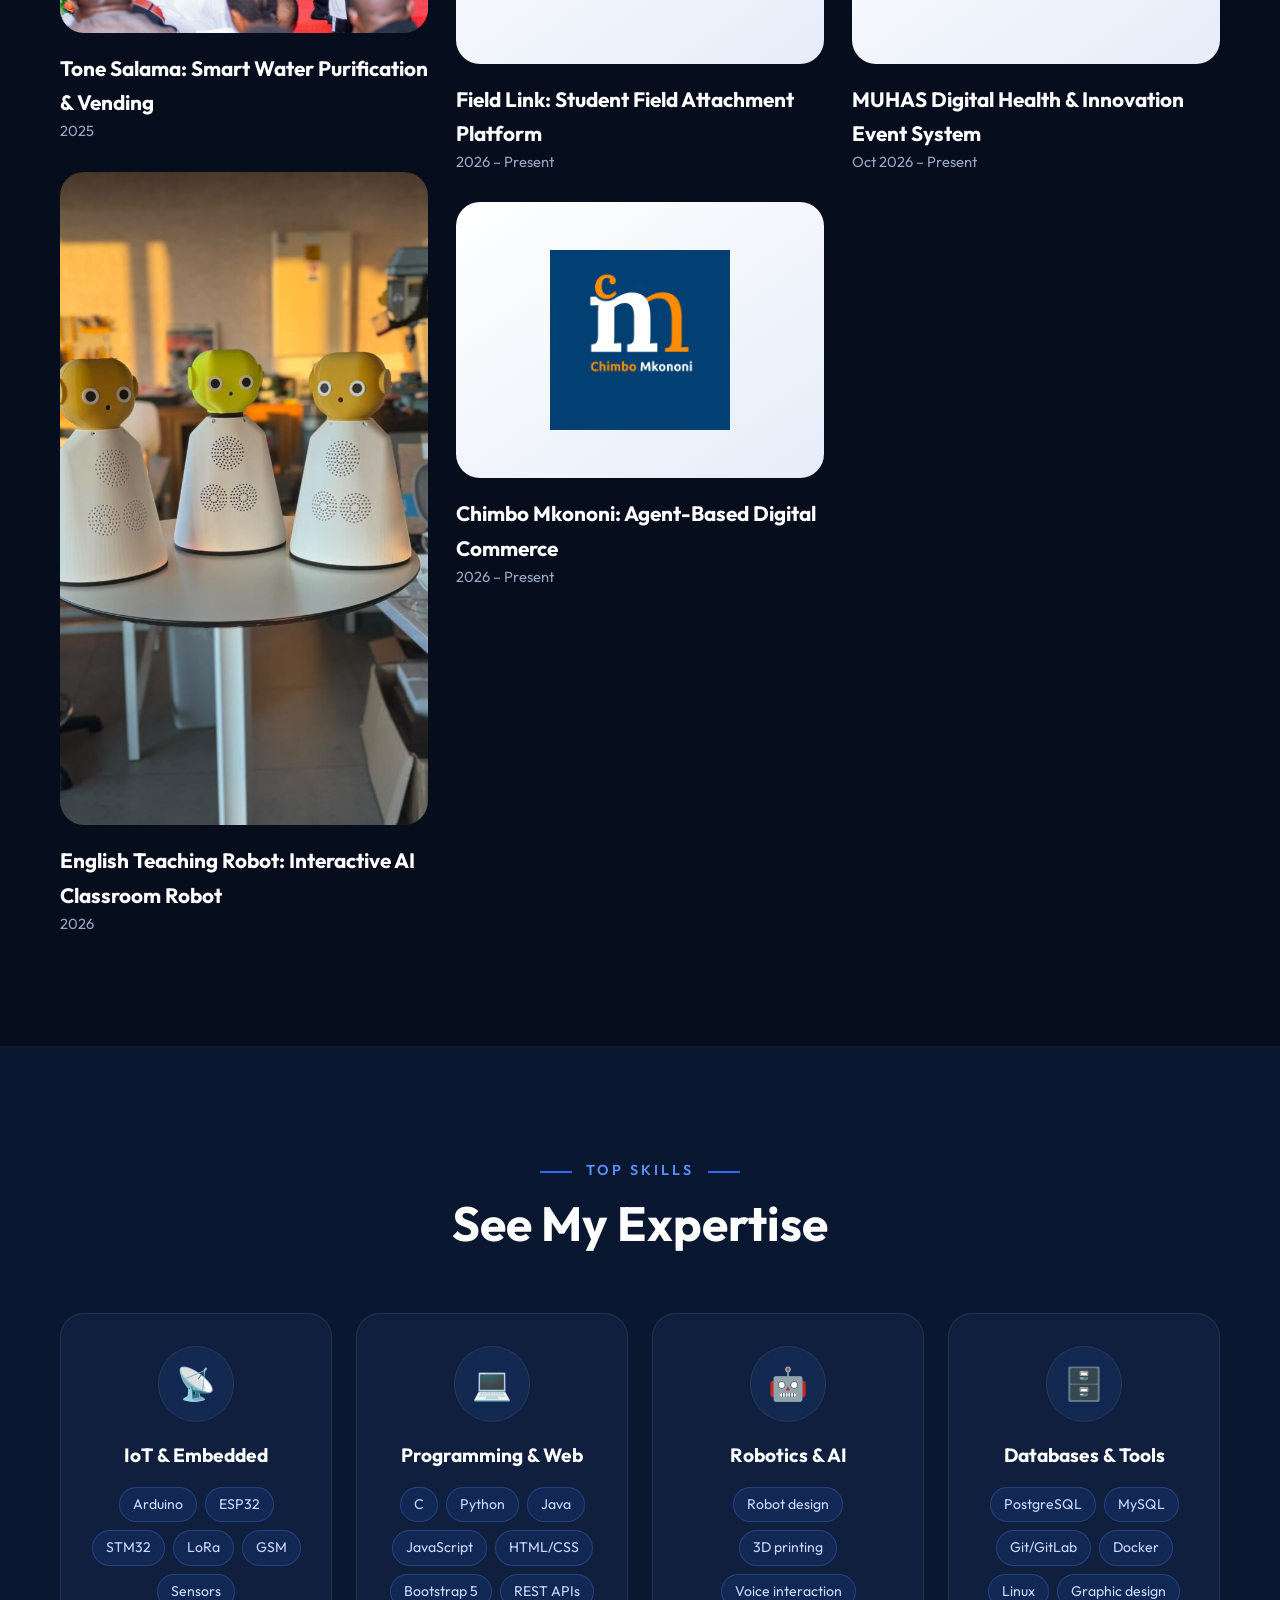
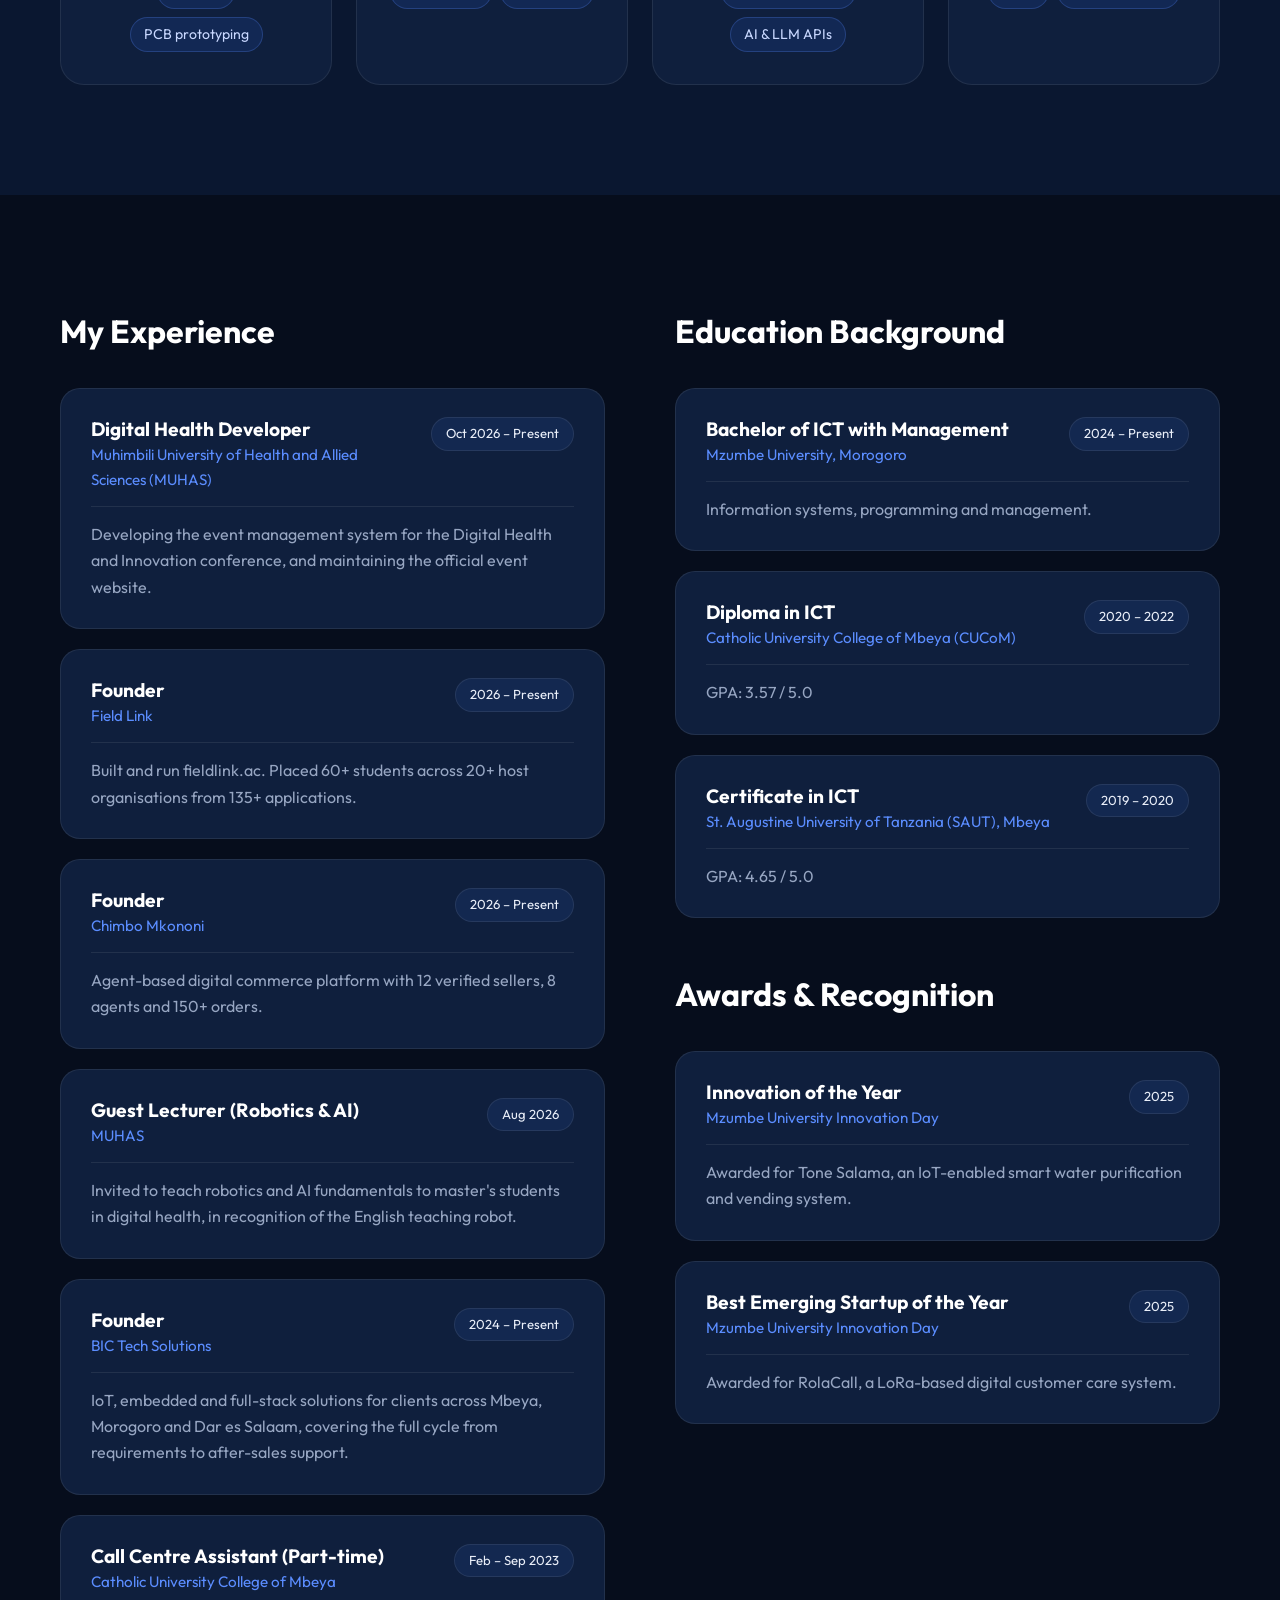
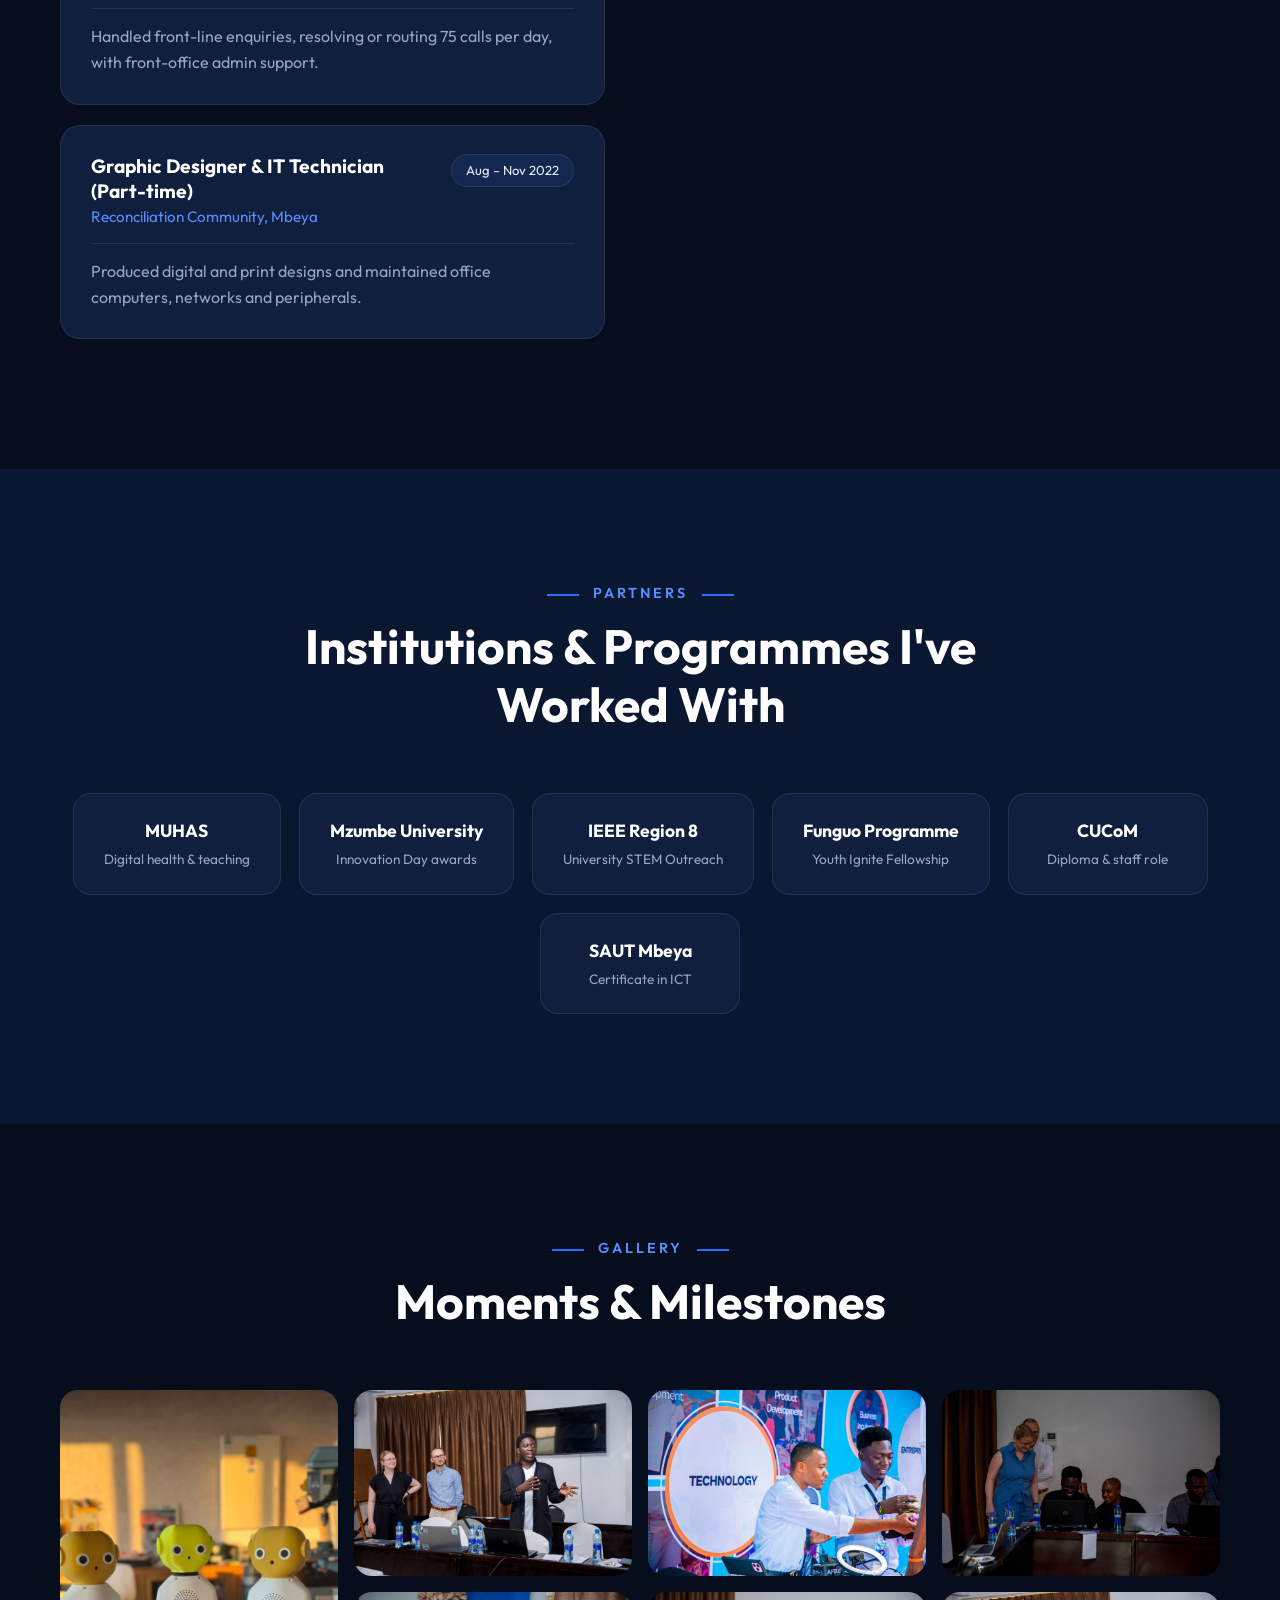
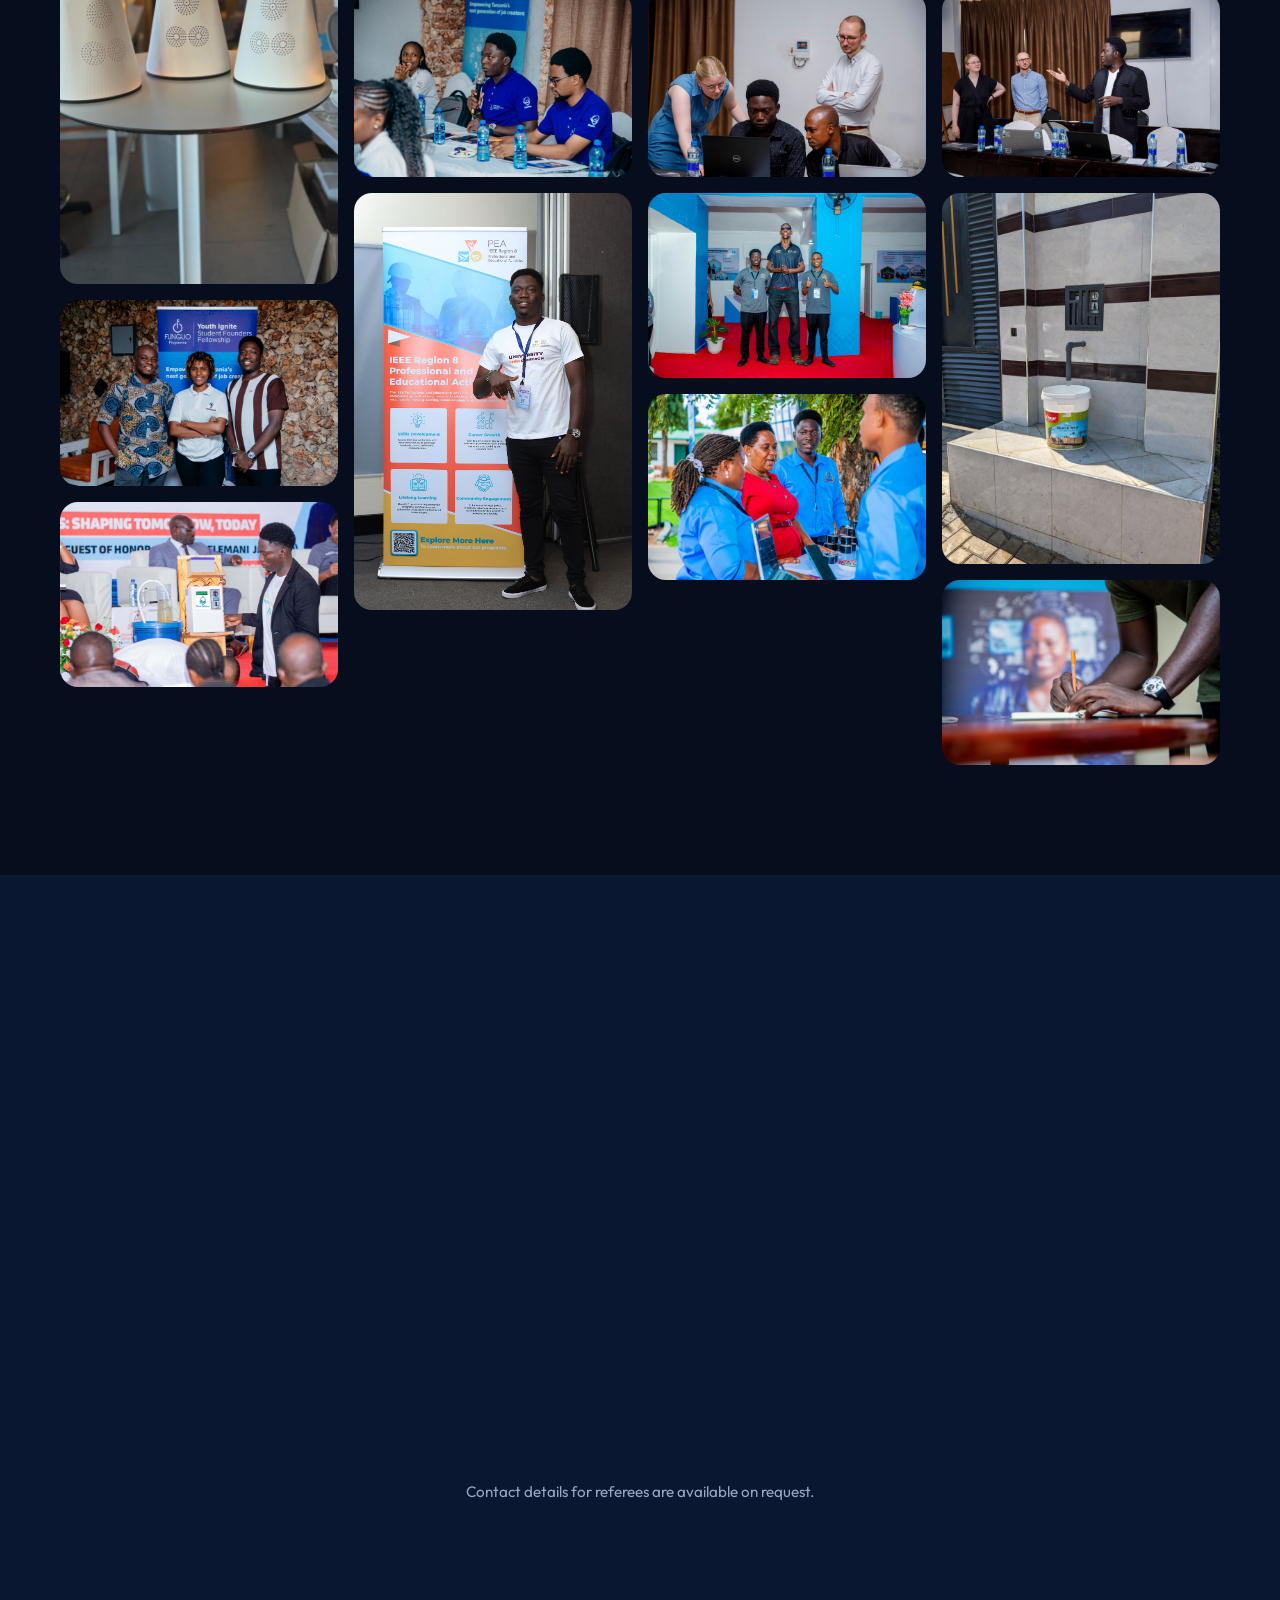
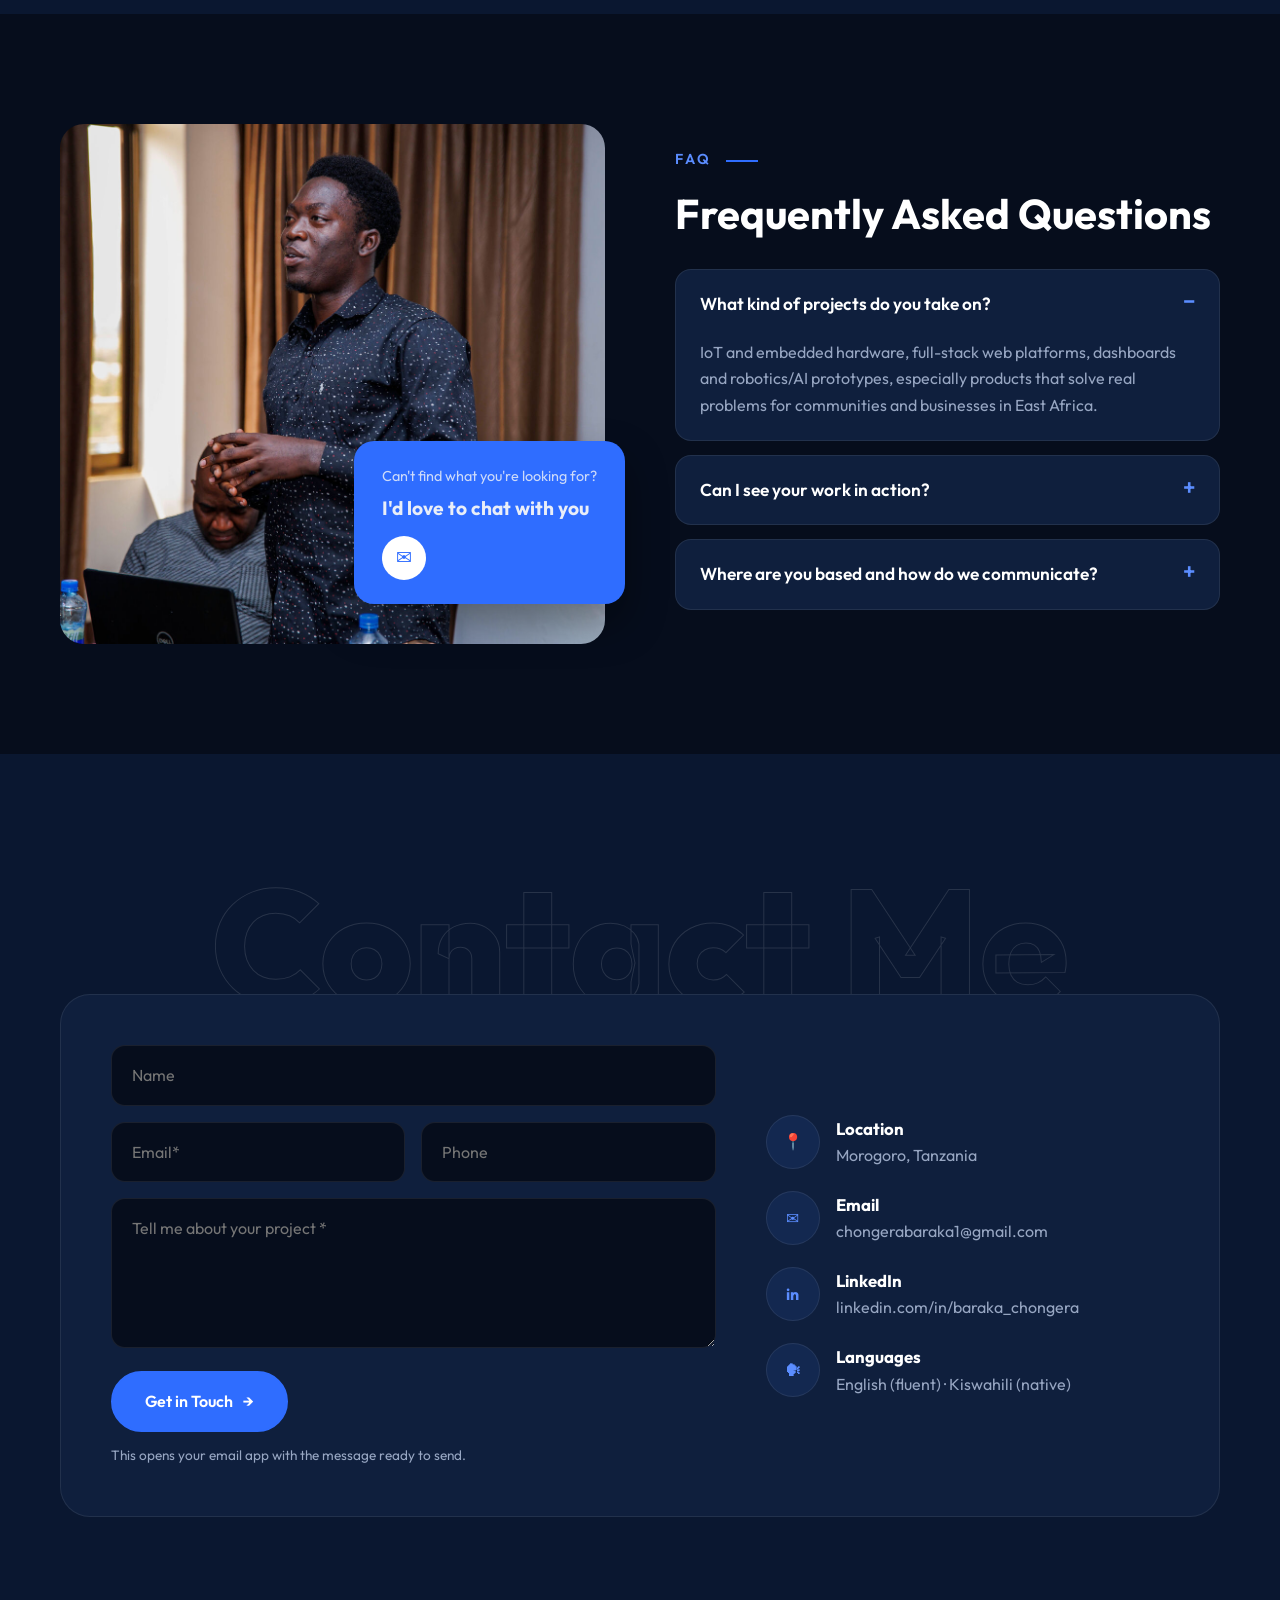
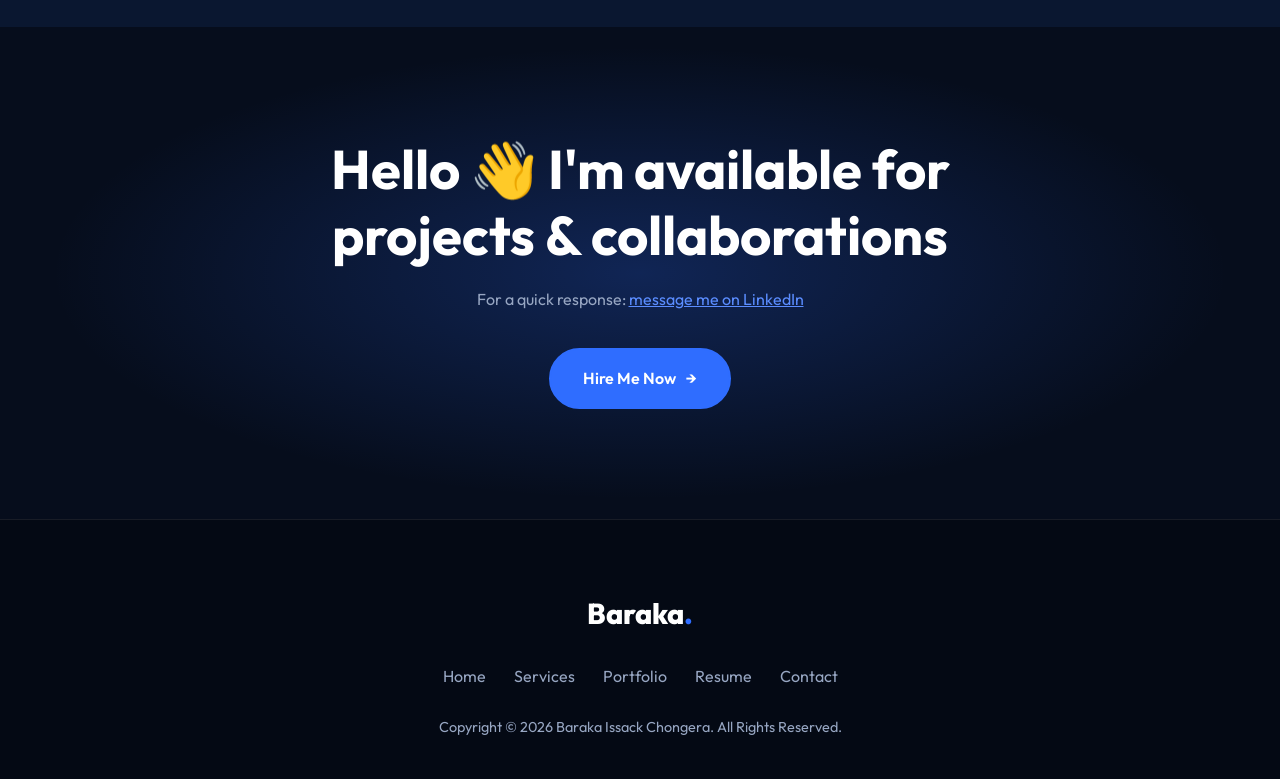
==== commit cef375db: "Redesign portfolio in a dark navy theme modelled on the Antux layout Banner with rotating roles, abo" ====
--- a/index.html
+++ b/index.html
@@ -3,98 +3,220 @@
 <head>
   <meta charset="utf-8">
   <meta name="viewport" content="width=device-width, initial-scale=1">
-  <title>Baraka Chongera — Portfolio</title>
-  <meta name="description" content="Baraka Issack Chongera — IoT & embedded systems engineer and technology entrepreneur from Tanzania.">
+  <title>Baraka Chongera | IoT & Embedded Systems Engineer</title>
+  <meta name="description" content="Baraka Issack Chongera: IoT and embedded systems engineer, full-stack developer and technology entrepreneur from Tanzania.">
   <link rel="preconnect" href="https://fonts.googleapis.com">
-  <link href="https://fonts.googleapis.com/css2?family=Inter:wght@400;500;600;800&display=swap" rel="stylesheet">
+  <link href="https://fonts.googleapis.com/css2?family=Outfit:wght@300;400;500;600;700;800&display=swap" rel="stylesheet">
   <link rel="stylesheet" href="style.css">
 </head>
 <body>
-  <header class="nav">
-    <a href="#top" class="logo">Baraka<span>.</span></a>
-    <nav>
-      <a href="#projects">Projects</a>
-      <a href="#experience">Experience</a>
-      <a href="#gallery">Gallery</a>
-      <a href="#contact">Contact</a>
-    </nav>
+
+  <!-- Preloader -->
+  <div class="preloader" id="preloader"><div class="load-text"><span>L</span><span>o</span><span>a</span><span>d</span><span>i</span><span>n</span><span>g</span></div></div>
+
+  <!-- Header -->
+  <header class="navbar" id="navbar">
+    <div class="container nav-box">
+      <a href="#top" class="brand">Baraka<span>.</span></a>
+      <button class="nav-toggle" id="navToggle" aria-label="Open menu"><span></span><span></span><span></span></button>
+      <nav class="nav-menu" id="navMenu">
+        <a href="#top">Home</a>
+        <a href="#services">Services</a>
+        <a href="#portfolio">Portfolio</a>
+        <a href="#resume">Resume</a>
+        <a href="#referees">Referees</a>
+        <a href="#contact">Contact</a>
+      </nav>
+      <a href="#contact" class="btn btn-sm nav-cta">Let's Talk</a>
+    </div>
   </header>
 
   <main id="top">
-    <section class="hero">
-      <div class="hero-text">
-        <p class="eyebrow">IoT &amp; Embedded Systems · Technology Entrepreneur</p>
-        <h1>Baraka Issack <span>Chongera</span></h1>
-        <p class="lead">I build IoT and embedded products end to end: the hardware, the firmware and the software around them. Then I take them to paying customers. Founder of Field Link and Chimbo Mkononi, and Digital Health Developer at MUHAS. Based in Morogoro, Tanzania.</p>
-        <div class="cta">
-          <a href="#projects" class="btn">See my work</a>
-          <a href="#contact" class="btn ghost">Get in touch</a>
-        </div>
-      </div>
-      <div class="hero-img"><img src="images/profile.jpg" alt="Baraka Chongera at the IEEE Region 8 University STEM Outreach"></div>
-    </section>
-
-    <section class="stats">
-      <div><strong>2</strong><span>Innovation Day awards (2025)</span></div>
-      <div><strong>26</strong><span>Tone Salama units deployed</span></div>
-      <div><strong>60+</strong><span>Students placed via Field Link</span></div>
-      <div><strong>3</strong><span>Ventures founded</span></div>
-    </section>
-
-    <section id="projects" class="section">
-      <h2>Projects</h2>
-      <div id="projects-grid" class="projects"></div>
-    </section>
-
-    <section id="awards" class="section alt">
-      <h2>Awards &amp; Recognition</h2>
-      <div class="awards">
-        <div class="award"><span class="icon">🏆</span><h3>Innovation of the Year</h3><p>Mzumbe University Innovation Day 2025, for Tone Salama.</p></div>
-        <div class="award"><span class="icon">🚀</span><h3>Best Emerging Startup of the Year</h3><p>Mzumbe University Innovation Day 2025, for RolaCall.</p></div>
-        <div class="award"><span class="icon">🎓</span><h3>Invited Guest Lecturer</h3><p>MUHAS, Aug 2026. Taught robotics and AI to master's students in digital health.</p></div>
-        <div class="award"><span class="icon">🌍</span><h3>Youth Ignite Fellow</h3><p>Funguo Programme Student Founders Fellowship.</p></div>
-      </div>
-    </section>
-
-    <section id="experience" class="section">
-      <h2>Experience</h2>
-      <div id="timeline" class="timeline"></div>
-    </section>
-
-    <section id="gallery" class="section alt">
-      <h2>Gallery</h2>
-      <p class="sub">Exhibitions, fellowships, workshops and talks.</p>
-      <div id="gallery-grid" class="gallery"></div>
-    </section>
-
-    <section id="skills" class="section">
-      <h2>Skills</h2>
-      <div id="skills-grid" class="skills"></div>
-    </section>
-
-    <section id="education" class="section alt">
-      <h2>Education</h2>
-      <div class="edu">
-        <div><h3>Bachelor of ICT with Management</h3><p>Mzumbe University, Morogoro · 2024 – Present</p></div>
-        <div><h3>Diploma in ICT</h3><p>Catholic University College of Mbeya · 2020 – 2022 · GPA 3.57/5</p></div>
-        <div><h3>Certificate in ICT</h3><p>St. Augustine University of Tanzania, Mbeya · 2019 – 2020 · GPA 4.65/5</p></div>
-      </div>
-    </section>
-
-    <section id="contact" class="section contact">
-      <h2>Let's build something</h2>
-      <p>Open to collaborations, IoT projects, partnerships and speaking invitations.</p>
-      <div id="links" class="links"></div>
+    <!-- Banner -->
+    <section class="banner">
+      <div class="shape shape-1"></div><div class="shape shape-2"></div>
+      <div class="container banner-grid">
+        <div class="banner-info">
+          <h1>Hey <span class="wave">👋</span> I'm Baraka</h1>
+          <h2 class="rotating"><span id="rotator">IoT Engineer</span><span class="caret"></span></h2>
+          <p>I'm Baraka Issack Chongera, an ICT with Management student at Mzumbe University. I build IoT and embedded products end to end: the hardware, the firmware and the software around them. Then I take them to paying customers. Founder of three technology ventures and winner of two 2025 Mzumbe University Innovation Day awards.</p>
+          <div class="flex-social">
+            <a class="btn" href="#contact">Hire Me Now <span class="arrow">→</span></a>
+            <ul class="social" id="social"></ul>
+          </div>
+        </div>
+        <div class="banner-thumb">
+          <div class="ring"></div>
+          <img src="images/profile.jpg" alt="Baraka Chongera">
+          <div class="float-card fc-1"><strong>2×</strong><span>Innovation awards</span></div>
+          <div class="float-card fc-2"><strong>3</strong><span>Ventures founded</span></div>
+        </div>
+      </div>
+    </section>
+
+    <!-- About -->
+    <section id="about" class="section about">
+      <div class="container">
+        <div class="about-top">
+          <div class="facts">
+            <div class="fact"><div class="counter"><span class="timer" data-to="26">0</span></div><span>Water units deployed</span></div>
+            <div class="fact"><div class="counter"><span class="timer" data-to="150">0</span><em>+</em></div><span>Orders processed</span></div>
+            <div class="fact"><div class="counter"><span class="timer" data-to="60">0</span><em>+</em></div><span>Students placed</span></div>
+            <div class="fact"><div class="counter"><span class="timer" data-to="20">0</span><em>+</em></div><span>Host organisations</span></div>
+          </div>
+          <div class="about-text">
+            <p class="big">I'm comfortable across <b>Arduino, ESP32, STM32 and LoRa</b> on the hardware side, and <b>Python, JavaScript and PostgreSQL</b> on the software side. I like turning real problems in Tanzania, like access to clean water, trusted commerce and student placements, into products people actually use.</p>
+            <a class="btn btn-border" href="#portfolio">See My Work <span class="arrow">→</span></a>
+          </div>
+        </div>
+        <div class="about-imgs">
+          <img src="images/presenting-2.jpg" alt="Baraka presenting at a workshop" loading="lazy">
+          <img src="images/funguo-fellowship.jpg" alt="Funguo Youth Ignite fellowship" loading="lazy">
+        </div>
+      </div>
+    </section>
+
+    <!-- Services -->
+    <section id="services" class="section alt">
+      <div class="container">
+        <div class="heading"><h4 class="sub-title">Services</h4><h2 class="title">What I Do</h2></div>
+        <div class="services">
+          <div class="service"><div class="s-icon">📡</div><h4>IoT &amp; Embedded Systems</h4><p>Connected devices built on Arduino, ESP32, STM32, LoRa and GSM, from sensors and PCB prototyping to firmware and telemetry.</p></div>
+          <div class="service active"><div class="s-icon">💻</div><h4>Full-Stack Development</h4><p>Database-driven web platforms, REST APIs, dashboards and payment-linked workflows using Python, JavaScript and PostgreSQL.</p></div>
+          <div class="service"><div class="s-icon">🤖</div><h4>Robotics &amp; AI</h4><p>Robot design, 3D-printed prototypes, voice interaction and AI/LLM API integrations for education and health.</p></div>
+          <div class="service"><div class="s-icon">🚀</div><h4>Product &amp; Venture Building</h4><p>Taking ideas from prototype to paying customers: requirements, deployment, after-sales support and growth.</p></div>
+        </div>
+      </div>
+    </section>
+
+    <!-- Portfolio -->
+    <section id="portfolio" class="section">
+      <div class="container">
+        <div class="heading"><h4 class="sub-title">Portfolio</h4><h2 class="title">My Recent Work</h2></div>
+        <div class="portfolio" id="portfolioGrid"></div>
+      </div>
+    </section>
+
+    <!-- Skills -->
+    <section class="section alt">
+      <div class="container">
+        <div class="heading"><h4 class="sub-title">Top Skills</h4><h2 class="title">See My Expertise</h2></div>
+        <div class="skills" id="skillsGrid"></div>
+      </div>
+    </section>
+
+    <!-- Resume / Timeline -->
+    <section id="resume" class="section">
+      <div class="container">
+        <div class="timeline-box">
+          <div>
+            <h2 class="tl-title">My Experience</h2>
+            <div class="timeline" id="expTimeline"></div>
+          </div>
+          <div>
+            <h2 class="tl-title">Education Background</h2>
+            <div class="timeline" id="eduTimeline"></div>
+            <h2 class="tl-title mt">Awards &amp; Recognition</h2>
+            <div class="timeline" id="awardTimeline"></div>
+          </div>
+        </div>
+      </div>
+    </section>
+
+    <!-- Partners -->
+    <section class="section alt partners-area">
+      <div class="container">
+        <div class="heading"><h4 class="sub-title">Partners</h4><h2 class="title">Institutions &amp; Programmes I've Worked With</h2></div>
+        <div class="partners" id="partners"></div>
+      </div>
+    </section>
+
+    <!-- Gallery -->
+    <section id="gallery" class="section">
+      <div class="container">
+        <div class="heading"><h4 class="sub-title">Gallery</h4><h2 class="title">Moments &amp; Milestones</h2></div>
+        <div class="gallery" id="galleryGrid"></div>
+      </div>
+    </section>
+
+    <!-- Referees -->
+    <section id="referees" class="section alt">
+      <div class="container">
+        <div class="heading"><h4 class="sub-title">Referees</h4><h2 class="title">People Who Can Vouch For My Work</h2></div>
+        <div class="referees" id="refereesGrid"></div>
+        <p class="ref-note">Contact details for referees are available on request.</p>
+      </div>
+    </section>
+
+    <!-- FAQ -->
+    <section class="section faq-area">
+      <div class="container faq-grid">
+        <div class="faq-thumb">
+          <img src="images/speaking.jpg" alt="Baraka speaking" loading="lazy">
+          <div class="chat-card"><p>Can't find what you're looking for?</p><h5>I'd love to chat with you</h5><a href="#contact" aria-label="Contact">✉</a></div>
+        </div>
+        <div>
+          <h4 class="sub-title">FAQ</h4>
+          <h2 class="faq-title">Frequently Asked Questions</h2>
+          <details open><summary>What kind of projects do you take on?</summary><p>IoT and embedded hardware, full-stack web platforms, dashboards and robotics/AI prototypes, especially products that solve real problems for communities and businesses in East Africa.</p></details>
+          <details><summary>Can I see your work in action?</summary><p>Yes. Tone Salama units are deployed in 4 regions, Field Link and Chimbo Mkononi are live platforms, and the English teaching robot has been used in a primary school classroom. See the Portfolio section for links.</p></details>
+          <details><summary>Where are you based and how do we communicate?</summary><p>I'm based in Morogoro, Tanzania, and work with clients in Mbeya, Morogoro and Dar es Salaam. I communicate in English and Kiswahili by email, LinkedIn or WhatsApp.</p></details>
+        </div>
+      </div>
+    </section>
+
+    <!-- Contact -->
+    <section id="contact" class="section alt contact">
+      <div class="container">
+        <h1 class="fixed-text">Contact Me</h1>
+        <div class="contact-grid">
+          <form class="contact-form" id="contactForm">
+            <input id="cName" placeholder="Name" required>
+            <div class="row2"><input id="cEmail" type="email" placeholder="Email*" required><input id="cPhone" placeholder="Phone"></div>
+            <textarea id="cMsg" placeholder="Tell me about your project *" required></textarea>
+            <button class="btn" type="submit">Get in Touch <span class="arrow">→</span></button>
+            <p class="form-note">This opens your email app with the message ready to send.</p>
+          </form>
+          <div class="contact-info">
+            <div class="ci"><span>📍</span><div><h5>Location</h5><p>Morogoro, Tanzania</p></div></div>
+            <div class="ci"><span>✉</span><div><h5>Email</h5><p><a href="mailto:chongerabaraka1@gmail.com">chongerabaraka1@gmail.com</a></p></div></div>
+            <div class="ci"><span>in</span><div><h5>LinkedIn</h5><p><a href="https://www.linkedin.com/in/baraka_chongera" target="_blank" rel="noopener">linkedin.com/in/baraka_chongera</a></p></div></div>
+            <div class="ci"><span>🗣</span><div><h5>Languages</h5><p>English (fluent) · Kiswahili (native)</p></div></div>
+          </div>
+        </div>
+      </div>
+    </section>
+
+    <!-- Promo -->
+    <section class="section promo">
+      <div class="container">
+        <h2>Hello 👋 I'm available for projects &amp; collaborations</h2>
+        <h4>For a quick response: <a href="https://www.linkedin.com/in/baraka_chongera" target="_blank" rel="noopener">message me on LinkedIn</a></h4>
+        <a class="btn" href="#contact">Hire Me Now <span class="arrow">→</span></a>
+      </div>
     </section>
   </main>
 
-  <footer class="footer">© <span id="year"></span> Baraka Issack Chongera · English &amp; Kiswahili</footer>
-
-  <div id="lightbox" class="lightbox" hidden>
-    <button class="close" aria-label="Close">&times;</button>
-    <img alt="">
-    <p class="caption"></p>
+  <footer class="footer">
+    <div class="container">
+      <a href="#top" class="brand">Baraka<span>.</span></a>
+      <ul class="foot-menu">
+        <li><a href="#top">Home</a></li><li><a href="#services">Services</a></li><li><a href="#portfolio">Portfolio</a></li><li><a href="#resume">Resume</a></li><li><a href="#contact">Contact</a></li>
+      </ul>
+      <p>Copyright © <span id="year"></span> Baraka Issack Chongera. All Rights Reserved.</p>
+    </div>
+  </footer>
+
+  <!-- Project modal -->
+  <div class="modal" id="modal" hidden>
+    <div class="modal-card">
+      <button class="modal-close" id="modalClose" aria-label="Close">×</button>
+      <div class="modal-body" id="modalBody"></div>
+    </div>
   </div>
+
+  <!-- Lightbox -->
+  <div class="lightbox" id="lightbox" hidden><button class="modal-close" aria-label="Close">×</button><img alt=""><p class="caption"></p></div>
 
   <script src="script.js"></script>
 </body>
--- a/style.css
+++ b/style.css
@@ -1,86 +1,256 @@
-:root{--navy:#063a6e;--navy-d:#04264a;--orange:#ff8a00;--bg:#f6f8fb;--card:#fff;--text:#14213a;--muted:#5b6780;--line:#e3e8f0}
+:root{
+  --bg:#060d1c; --bg-2:#0a1730; --card:#0f1f3d; --card-2:#132850;
+  --line:rgba(255,255,255,.08); --text:#e9eef8; --muted:#97a6c2;
+  --blue:#2f6dff; --blue-2:#5b8dff; --white:#fff;
+}
 *{box-sizing:border-box;margin:0;padding:0}
 html{scroll-behavior:smooth}
-body{font-family:Inter,system-ui,sans-serif;background:var(--bg);color:var(--text);line-height:1.6}
+body{font-family:Outfit,system-ui,sans-serif;background:var(--bg);color:var(--text);line-height:1.65;overflow-x:hidden}
 a{color:inherit;text-decoration:none}
 img{display:block;max-width:100%}
-.nav{position:sticky;top:0;z-index:10;display:flex;justify-content:space-between;align-items:center;padding:14px 6vw;background:var(--navy);color:#fff}
-.logo{font-weight:800;font-size:1.3rem}.logo span{color:var(--orange)}
-.nav nav a{margin-left:22px;font-weight:500;opacity:.85}.nav nav a:hover{opacity:1;color:var(--orange)}
-.hero{display:grid;grid-template-columns:1.2fr .8fr;gap:48px;align-items:center;padding:70px 6vw;background:linear-gradient(135deg,var(--navy),var(--navy-d));color:#fff}
-.eyebrow{color:var(--orange);font-weight:600;letter-spacing:.04em;text-transform:uppercase;font-size:.85rem}
-.hero h1{font-size:clamp(2.3rem,5.5vw,4rem);line-height:1.08;font-weight:800;margin:12px 0 18px}
-.hero h1 span{color:var(--orange)}
-.lead{font-size:1.12rem;opacity:.88;max-width:560px}
-.cta{display:flex;gap:12px;flex-wrap:wrap;margin-top:28px}
-.btn{background:var(--orange);color:#111;padding:12px 26px;border-radius:999px;font-weight:600}
-.btn.ghost{background:transparent;color:#fff;border:1.5px solid rgba(255,255,255,.5)}
-.hero-img img{border-radius:20px;aspect-ratio:4/5;object-fit:cover;width:100%;max-width:420px;margin-left:auto;border:4px solid var(--orange)}
-.stats{display:grid;grid-template-columns:repeat(4,1fr);max-width:1100px;margin:-36px auto 0;background:var(--card);border-radius:16px;box-shadow:0 10px 30px rgba(6,58,110,.12);position:relative}
-.stats div{padding:22px;text-align:center;border-right:1px solid var(--line)}.stats div:last-child{border:none}
-.stats strong{display:block;font-size:2rem;color:var(--navy);font-weight:800}
-.stats span{color:var(--muted);font-size:.9rem}
-.section{padding:80px 6vw}
-.section>*{max-width:1100px;margin-left:auto;margin-right:auto}
-.section.alt{background:#eaf0f7}
-.section h2{font-size:2rem;margin-bottom:10px;color:var(--navy)}
-.section h2::after{content:"";display:block;width:48px;height:4px;background:var(--orange);border-radius:4px;margin-top:8px}
-.sub{color:var(--muted);margin-bottom:8px}
-.projects{display:grid;gap:28px;margin-top:30px}
-.project{display:grid;grid-template-columns:1fr 1fr;background:var(--card);border-radius:18px;overflow:hidden;box-shadow:0 4px 18px rgba(6,58,110,.07)}
-.project:nth-child(even) .p-media{order:2}
-.p-media{display:grid;grid-template-columns:1fr;gap:4px;background:var(--navy);min-height:280px}
-.p-media.two{grid-template-columns:1fr 1fr}
-.p-media img{width:100%;height:100%;object-fit:cover;cursor:zoom-in}
-.p-media .ph{display:flex;align-items:center;justify-content:center;font-size:5rem;background:linear-gradient(135deg,var(--navy),#0b5aa8)}
-.p-body{padding:30px}
-.p-meta{display:flex;flex-wrap:wrap;gap:8px;align-items:center;margin-bottom:8px}
-.tag{font-size:.75rem;font-weight:600;padding:4px 10px;border-radius:999px;background:#fff1e0;color:#b35c00}
-.year{color:var(--muted);font-size:.85rem}
-.p-body h3{font-size:1.4rem;color:var(--navy);margin-bottom:8px}
-.p-body ul{margin:12px 0 0 18px;color:var(--muted)}
-.p-body li{margin-bottom:4px}
-.badge{display:inline-block;margin-top:14px;font-weight:600;color:var(--navy);background:#e6eef8;padding:6px 12px;border-radius:8px;font-size:.88rem}
-.awards{display:grid;grid-template-columns:repeat(auto-fit,minmax(230px,1fr));gap:20px;margin-top:30px}
-.award{background:var(--card);padding:24px;border-radius:16px;border-top:4px solid var(--orange)}
-.award .icon{font-size:1.8rem}.award h3{margin:8px 0 6px;color:var(--navy);font-size:1.08rem}.award p{color:var(--muted);font-size:.93rem}
-.timeline{margin-top:30px;border-left:3px solid var(--line);padding-left:26px}
-.t-item{position:relative;margin-bottom:30px}
-.t-item::before{content:"";position:absolute;left:-34px;top:6px;width:13px;height:13px;border-radius:50%;background:var(--orange);border:3px solid var(--bg)}
-.t-item h3{color:var(--navy);font-size:1.1rem}.t-item .when{color:var(--orange);font-weight:600;font-size:.85rem}
-.t-item p{color:var(--muted)}
-.gallery{columns:3 260px;column-gap:14px;margin-top:24px}
-.gallery figure{break-inside:avoid;margin-bottom:14px;border-radius:12px;overflow:hidden;position:relative;cursor:zoom-in;background:var(--card)}
-.gallery img{width:100%;transition:transform .3s}.gallery figure:hover img{transform:scale(1.03)}
-.gallery figcaption{position:absolute;left:0;right:0;bottom:0;padding:24px 12px 10px;color:#fff;font-size:.85rem;background:linear-gradient(transparent,rgba(0,0,0,.7))}
-.skills{display:grid;grid-template-columns:repeat(auto-fit,minmax(240px,1fr));gap:20px;margin-top:30px}
-.skill{background:var(--card);padding:22px;border-radius:16px}
-.skill h3{color:var(--navy);font-size:1rem;margin-bottom:12px}
-.chips{display:flex;flex-wrap:wrap;gap:8px}
-.chips span{background:#eef3f9;padding:5px 12px;border-radius:8px;font-size:.88rem}
-.edu{display:grid;gap:16px;margin-top:30px}
-.edu div{background:var(--card);padding:20px 24px;border-radius:14px;border-left:4px solid var(--navy)}
-.edu h3{color:var(--navy);font-size:1.05rem}.edu p{color:var(--muted)}
-.contact{text-align:center;background:var(--navy);color:#fff}
-.contact h2{color:#fff}.contact h2::after{margin:8px auto 0}
-.contact p{opacity:.85;margin-top:10px}
-.links{display:flex;justify-content:center;flex-wrap:wrap;gap:14px;margin-top:28px}
-.links a{border:1.5px solid rgba(255,255,255,.4);padding:11px 24px;border-radius:999px;font-weight:500}
-.links a:hover{border-color:var(--orange);color:var(--orange)}
-.footer{text-align:center;color:#a9b7cc;padding:24px;background:var(--navy-d);font-size:.88rem}
-.lightbox{position:fixed;inset:0;background:rgba(0,0,0,.92);display:flex;flex-direction:column;align-items:center;justify-content:center;z-index:50;padding:16px}
-.lightbox[hidden]{display:none}
-.lightbox img{max-width:100%;max-height:82vh;border-radius:10px}
-.lightbox .caption{margin-top:14px;color:#ddd;text-align:center}
-.lightbox .close{position:absolute;top:12px;right:20px;background:none;border:none;color:#fff;font-size:2.4rem;cursor:pointer}
-@media(max-width:800px){
-  .nav nav a{margin-left:12px;font-size:.9rem}
-  .hero{grid-template-columns:1fr;padding:48px 16px 70px;gap:30px}
-  .hero-img img{margin:0 auto;max-width:320px}
-  .stats{grid-template-columns:1fr 1fr;margin:-36px 16px 0}
-  .stats div:nth-child(2){border-right:none}.stats div:nth-child(-n+2){border-bottom:1px solid var(--line)}
-  .section{padding:60px 16px}
-  .project{grid-template-columns:1fr}.project:nth-child(even) .p-media{order:0}
-}
-@media(max-width:480px){.nav nav a:nth-child(3){display:none}}
-.p-link{display:inline-block;margin-top:14px;margin-left:8px;font-weight:600;color:var(--orange)}.p-link:hover{text-decoration:underline}
+.container{max-width:1200px;margin:0 auto;padding:0 20px}
+.section{padding:110px 0;position:relative}
+.section.alt{background:var(--bg-2)}
+
+/* Preloader */
+.preloader{position:fixed;inset:0;background:var(--bg);z-index:999;display:flex;align-items:center;justify-content:center;transition:transform .8s cubic-bezier(.77,0,.18,1)}
+.preloader.done{transform:translateY(-100%)}
+.load-text span{display:inline-block;font-size:2.4rem;font-weight:700;letter-spacing:6px;color:var(--white);animation:bounce 1s infinite}
+.load-text span:nth-child(n){animation-delay:calc(var(--i,0)*.1s)}
+@keyframes bounce{0%,100%{opacity:.25;transform:translateY(0)}50%{opacity:1;transform:translateY(-8px)}}
+
+/* Buttons */
+.btn{display:inline-flex;align-items:center;gap:10px;background:var(--blue);color:#fff;padding:15px 32px;border-radius:50px;font-weight:600;border:2px solid var(--blue);cursor:pointer;font:inherit;font-weight:600;transition:.3s}
+.btn:hover{background:transparent;color:var(--white);border-color:var(--white)}
+.btn .arrow{transition:transform .3s}.btn:hover .arrow{transform:translateX(4px)}
+.btn-border{background:transparent;border-color:var(--line);border-color:rgba(255,255,255,.25)}
+.btn-border:hover{background:var(--blue);border-color:var(--blue)}
+.btn-sm{padding:10px 24px}
+
+/* Navbar */
+.navbar{position:fixed;top:0;left:0;right:0;z-index:100;padding:22px 0;transition:.3s}
+.navbar.sticky{background:rgba(6,13,28,.92);backdrop-filter:blur(12px);padding:14px 0;box-shadow:0 6px 30px rgba(0,0,0,.35)}
+.nav-box{display:flex;align-items:center;justify-content:space-between;gap:20px}
+.brand{font-size:1.8rem;font-weight:800;color:var(--white)}.brand span{color:var(--blue)}
+.nav-menu{display:flex;gap:34px}
+.nav-menu a{font-weight:500;color:var(--muted);position:relative;transition:.3s}
+.nav-menu a:hover,.nav-menu a.active{color:var(--white)}
+.nav-menu a::after{content:"";position:absolute;left:0;bottom:-6px;width:0;height:2px;background:var(--blue);transition:.3s}
+.nav-menu a:hover::after,.nav-menu a.active::after{width:100%}
+.nav-toggle{display:none;background:none;border:none;cursor:pointer;flex-direction:column;gap:5px}
+.nav-toggle span{width:26px;height:2px;background:#fff;display:block}
+
+/* Banner */
+.banner{min-height:100vh;display:flex;align-items:center;padding:140px 0 90px;background:radial-gradient(ellipse at 80% 20%,rgba(47,109,255,.22),transparent 55%),radial-gradient(ellipse at 0% 100%,rgba(47,109,255,.12),transparent 50%),var(--bg);position:relative;overflow:hidden}
+.shape{position:absolute;border-radius:50%;filter:blur(2px)}
+.shape-1{width:380px;height:380px;border:1px solid rgba(91,141,255,.18);top:-120px;left:-120px}
+.shape-2{width:14px;height:14px;background:var(--blue);bottom:18%;left:46%;animation:upDown 4s ease-in-out infinite}
+@keyframes upDown{0%,100%{transform:translateY(0)}50%{transform:translateY(-24px)}}
+.banner-grid{display:grid;grid-template-columns:1.15fr .85fr;gap:60px;align-items:center}
+.banner h1{font-size:clamp(2.6rem,6vw,4.6rem);font-weight:700;line-height:1.1;color:var(--white)}
+.wave{display:inline-block;animation:wave 2s infinite;transform-origin:70% 70%}
+@keyframes wave{0%,60%,100%{transform:rotate(0)}10%,30%{transform:rotate(14deg)}20%{transform:rotate(-8deg)}40%{transform:rotate(-4deg)}50%{transform:rotate(10deg)}}
+.rotating{font-size:clamp(1.8rem,4vw,3rem);font-weight:700;margin:10px 0 22px;background:linear-gradient(90deg,var(--blue-2),#9fc0ff);-webkit-background-clip:text;background-clip:text;color:transparent;min-height:1.3em}
+.caret{display:inline-block;width:3px;height:.9em;background:var(--blue-2);margin-left:6px;vertical-align:-.08em;animation:blink 1s infinite}
+@keyframes blink{50%{opacity:0}}
+.banner-info p{color:var(--muted);font-size:1.12rem;max-width:600px}
+.flex-social{display:flex;align-items:center;gap:30px;flex-wrap:wrap;margin-top:40px}
+.social{list-style:none;display:flex;gap:12px}
+.social a{width:48px;height:48px;border-radius:50%;border:1px solid rgba(255,255,255,.18);display:flex;align-items:center;justify-content:center;transition:.3s}
+.social a:hover{background:var(--blue);border-color:var(--blue)}
+.social svg{width:18px;height:18px;fill:#fff}
+.banner-thumb{position:relative;justify-self:center}
+.banner-thumb img{width:100%;max-width:400px;aspect-ratio:4/5;object-fit:cover;border-radius:200px 200px 24px 24px;position:relative;z-index:1;border:6px solid var(--card)}
+.ring{position:absolute;inset:-22px;border:2px dashed rgba(91,141,255,.35);border-radius:220px 220px 36px 36px;animation:spin 40s linear infinite}
+@keyframes spin{to{filter:hue-rotate(360deg)}}
+.float-card{position:absolute;z-index:2;background:rgba(15,31,61,.9);backdrop-filter:blur(8px);border:1px solid var(--line);border-radius:16px;padding:12px 18px;display:flex;align-items:center;gap:10px;box-shadow:0 10px 30px rgba(0,0,0,.4);animation:upDown 5s ease-in-out infinite}
+.float-card strong{font-size:1.6rem;color:var(--blue-2)}.float-card span{font-size:.85rem;color:var(--muted);line-height:1.2;max-width:90px}
+.fc-1{left:-40px;bottom:70px}.fc-2{right:-30px;top:60px;animation-delay:1.5s}
+
+/* Headings */
+.heading{text-align:center;max-width:720px;margin:0 auto 60px}
+.sub-title{display:inline-block;color:var(--blue-2);font-weight:600;text-transform:uppercase;letter-spacing:3px;font-size:.9rem;margin-bottom:12px;position:relative;padding:0 46px}
+.sub-title::before,.sub-title::after{content:"";position:absolute;top:50%;width:32px;height:2px;background:var(--blue)}
+.sub-title::before{left:0}.sub-title::after{right:0}
+.title{font-size:clamp(2rem,4.5vw,3rem);font-weight:700;color:var(--white);line-height:1.2}
+
+/* About */
+.about-top{display:grid;grid-template-columns:5fr 7fr;gap:70px;align-items:center}
+.facts{display:grid;grid-template-columns:1fr 1fr;gap:20px}
+.fact{background:var(--card);border:1px solid var(--line);border-radius:20px;padding:28px 24px}
+.counter{display:flex;align-items:baseline;font-size:3.2rem;font-weight:700;color:var(--white);line-height:1}
+.counter em{font-style:normal;color:var(--blue-2)}
+.fact>span{color:var(--muted);display:block;margin-top:10px}
+.about-text .big{font-size:1.35rem;font-weight:300;color:var(--text);margin-bottom:34px;line-height:1.7}
+.about-text b{color:var(--white);font-weight:600}
+.about-imgs{display:grid;grid-template-columns:2fr 1fr;gap:24px;margin-top:80px}
+.about-imgs img{width:100%;height:420px;object-fit:cover;border-radius:24px}
+
+/* Services */
+.services{display:grid;grid-template-columns:repeat(4,1fr);gap:24px}
+.service{background:var(--card);border:1px solid var(--line);border-radius:24px;padding:40px 30px;transition:.4s}
+.service:hover,.service.active{background:linear-gradient(160deg,var(--blue),#1946b8);border-color:transparent;transform:translateY(-8px)}
+.service .s-icon{font-size:2.6rem;margin-bottom:24px}
+.service h4{font-size:1.3rem;color:var(--white);margin-bottom:12px}
+.service p{color:var(--muted)}.service:hover p,.service.active p{color:rgba(255,255,255,.85)}
+
+/* Portfolio */
+.portfolio{columns:3 320px;column-gap:28px}
+.pf-item{break-inside:avoid;margin-bottom:28px;cursor:pointer}
+.pf-thumb{position:relative;border-radius:24px;overflow:hidden;background:var(--card)}
+.pf-thumb img{width:100%;transition:transform .6s}
+.pf-item:hover .pf-thumb img{transform:scale(1.06)}
+.pf-logo{aspect-ratio:4/3;display:flex;align-items:center;justify-content:center;padding:40px;background:linear-gradient(145deg,#ffffff,#e6edf9)}
+.pf-logo img{max-height:180px;width:auto;object-fit:contain}
+.pf-logo .wordmark{text-align:center;color:#0a1f4d}
+.pf-logo .wordmark b{display:block;font-size:2.4rem;font-weight:800;line-height:1.05}
+.pf-logo .wordmark small{display:block;margin-top:8px;font-size:1rem;color:#3c5a99;font-weight:500}
+.pf-overlay{position:absolute;inset:auto 16px 16px 16px;display:flex;justify-content:space-between;align-items:center;opacity:0;transform:translateY(16px);transition:.4s}
+.pf-item:hover .pf-overlay{opacity:1;transform:none}
+.pf-tags{display:flex;flex-wrap:wrap;gap:6px}
+.pf-tags span{background:rgba(255,255,255,.95);color:#0a1f4d;font-size:.78rem;font-weight:600;padding:5px 12px;border-radius:30px}
+.pf-arrow{width:46px;height:46px;flex:none;border-radius:50%;background:var(--blue);color:#fff;display:flex;align-items:center;justify-content:center;font-size:1.2rem}
+.pf-item h4{font-size:1.3rem;margin-top:18px;color:var(--white);transition:.3s}
+.pf-item:hover h4{color:var(--blue-2)}
+.pf-item .pf-meta{color:var(--muted);font-size:.92rem}
+
+/* Skills */
+.skills{display:grid;grid-template-columns:repeat(auto-fit,minmax(250px,1fr));gap:24px}
+.skill{background:var(--card);border:1px solid var(--line);border-radius:24px;padding:32px 28px;text-align:center}
+.skill .s-icon{width:76px;height:76px;margin:0 auto 18px;border-radius:50%;background:var(--card-2);display:flex;align-items:center;justify-content:center;font-size:2rem;border:1px solid var(--line)}
+.skill h4{color:var(--white);font-size:1.2rem;margin-bottom:16px}
+.chips{display:flex;flex-wrap:wrap;gap:8px;justify-content:center}
+.chips span{background:rgba(47,109,255,.12);color:#c9d8ff;border:1px solid rgba(91,141,255,.25);padding:5px 13px;border-radius:30px;font-size:.88rem}
+
+/* Timeline */
+.timeline-box{display:grid;grid-template-columns:1fr 1fr;gap:70px}
+.tl-title{font-size:2rem;color:var(--white);margin-bottom:30px}.tl-title.mt{margin-top:50px}
+.tl-item{background:var(--card);border:1px solid var(--line);border-radius:20px;padding:28px 30px;margin-bottom:20px;transition:.3s}
+.tl-item:hover{border-color:rgba(91,141,255,.5);transform:translateX(6px)}
+.tl-head{display:flex;justify-content:space-between;gap:16px;align-items:flex-start;padding-bottom:14px;margin-bottom:14px;border-bottom:1px solid var(--line)}
+.tl-head h4{color:var(--white);font-size:1.2rem;line-height:1.3}
+.tl-head p{color:var(--blue-2);font-size:.95rem}
+.tl-head .when{flex:none;background:var(--card-2);border:1px solid var(--line);padding:5px 14px;border-radius:30px;font-size:.82rem;color:var(--text);white-space:nowrap}
+.tl-item>p{color:var(--muted)}
+
+/* Partners */
+.partners{display:flex;flex-wrap:wrap;justify-content:center;gap:18px}
+.partner{background:var(--card);border:1px solid var(--line);border-radius:18px;padding:22px 30px;min-width:200px;text-align:center;transition:.3s}
+.partner:hover{border-color:var(--blue);transform:translateY(-4px)}
+.partner b{display:block;color:var(--white);font-size:1.1rem}.partner span{color:var(--muted);font-size:.85rem}
+
+/* Gallery */
+.gallery{columns:4 240px;column-gap:16px}
+.gallery figure{break-inside:avoid;margin-bottom:16px;border-radius:18px;overflow:hidden;position:relative;cursor:zoom-in}
+.gallery img{width:100%;transition:transform .5s}.gallery figure:hover img{transform:scale(1.05)}
+.gallery figcaption{position:absolute;left:0;right:0;bottom:0;padding:30px 14px 12px;font-size:.85rem;background:linear-gradient(transparent,rgba(6,13,28,.9));opacity:0;transition:.3s}
+.gallery figure:hover figcaption{opacity:1}
+
+/* Referees */
+.referees{display:grid;grid-template-columns:repeat(3,1fr);gap:24px}
+.referee{background:var(--card);border:1px solid var(--line);border-radius:24px;padding:36px 30px;position:relative;overflow:hidden}
+.referee::before{content:"“";position:absolute;right:20px;top:-10px;font-size:7rem;color:rgba(91,141,255,.12);font-family:Georgia,serif}
+.avatar{width:62px;height:62px;border-radius:50%;background:linear-gradient(135deg,var(--blue),#1946b8);display:flex;align-items:center;justify-content:center;font-weight:700;font-size:1.3rem;color:#fff;margin-bottom:20px}
+.referee h4{color:var(--white);font-size:1.25rem}
+.referee .role{color:var(--blue-2);font-weight:500;margin-top:4px}
+.referee .org{color:var(--muted);margin-top:4px}
+.ref-note{text-align:center;color:var(--muted);margin-top:30px;font-size:.95rem}
+
+/* FAQ */
+.faq-grid{display:grid;grid-template-columns:1fr 1fr;gap:70px;align-items:center}
+.faq-thumb{position:relative}
+.faq-thumb img{border-radius:24px;width:100%;height:520px;object-fit:cover}
+.chat-card{position:absolute;right:-20px;bottom:40px;background:var(--blue);padding:24px 28px;border-radius:20px;max-width:280px;box-shadow:0 20px 40px rgba(0,0,0,.4)}
+.chat-card p{font-size:.9rem;opacity:.85}.chat-card h5{font-size:1.2rem;margin:4px 0 12px}
+.chat-card a{width:44px;height:44px;border-radius:50%;background:#fff;color:var(--blue);display:flex;align-items:center;justify-content:center;font-size:1.2rem}
+.faq-title{font-size:clamp(1.8rem,4vw,2.6rem);color:var(--white);margin:6px 0 30px;line-height:1.2}
+.faq-area .sub-title{padding-left:0}.faq-area .sub-title::before{display:none}
+details{background:var(--card);border:1px solid var(--line);border-radius:16px;margin-bottom:14px;overflow:hidden}
+summary{cursor:pointer;padding:20px 24px;font-weight:600;font-size:1.08rem;color:var(--white);list-style:none;display:flex;justify-content:space-between;gap:10px}
+summary::-webkit-details-marker{display:none}
+summary::after{content:"+";color:var(--blue-2);font-size:1.4rem;line-height:1}
+details[open] summary::after{content:"−"}
+details p{padding:0 24px 22px;color:var(--muted)}
+
+/* Contact */
+.contact{overflow:hidden}
+.fixed-text{font-size:clamp(4rem,13vw,10rem);font-weight:800;text-align:center;line-height:1;color:transparent;-webkit-text-stroke:1px rgba(255,255,255,.12);margin-bottom:-30px;user-select:none}
+.contact-grid{display:grid;grid-template-columns:1.2fr .8fr;gap:50px;position:relative;background:var(--card);border:1px solid var(--line);border-radius:30px;padding:50px}
+.contact-form input,.contact-form textarea{width:100%;background:var(--bg);border:1px solid var(--line);color:var(--text);padding:16px 20px;border-radius:14px;font:inherit;margin-bottom:16px;outline:none;transition:.3s}
+.contact-form input:focus,.contact-form textarea:focus{border-color:var(--blue)}
+.contact-form textarea{min-height:150px;resize:vertical}
+.row2{display:grid;grid-template-columns:1fr 1fr;gap:16px}
+.form-note{color:var(--muted);font-size:.85rem;margin-top:12px}
+.contact-info{display:flex;flex-direction:column;gap:22px;justify-content:center}
+.ci{display:flex;gap:16px;align-items:center}
+.ci>span{width:54px;height:54px;flex:none;border-radius:50%;background:var(--card-2);border:1px solid var(--line);display:flex;align-items:center;justify-content:center;font-weight:700;color:var(--blue-2)}
+.ci h5{color:var(--white);font-size:1.05rem}.ci p{color:var(--muted);word-break:break-word}.ci a:hover{color:var(--blue-2)}
+
+/* Promo */
+.promo{text-align:center;background:radial-gradient(ellipse at center,rgba(47,109,255,.25),transparent 65%),var(--bg)}
+.promo h2{font-size:clamp(2rem,5vw,3.4rem);color:var(--white);max-width:800px;margin:0 auto;line-height:1.2}
+.promo h4{color:var(--muted);font-weight:400;margin:18px 0 36px}.promo h4 a{color:var(--blue-2);text-decoration:underline}
+
+/* Footer */
+.footer{background:#040914;padding:70px 0 40px;text-align:center;border-top:1px solid var(--line)}
+.foot-menu{list-style:none;display:flex;justify-content:center;flex-wrap:wrap;gap:28px;margin:26px 0}
+.foot-menu a{color:var(--muted)}.foot-menu a:hover{color:var(--white)}
+.footer p{color:var(--muted);font-size:.9rem}
+
+/* Modal & lightbox */
+.modal,.lightbox{position:fixed;inset:0;z-index:200;background:rgba(2,6,15,.88);backdrop-filter:blur(6px);display:flex;align-items:center;justify-content:center;padding:20px}
+.modal[hidden],.lightbox[hidden]{display:none}
+.modal-card{background:var(--card);border:1px solid var(--line);border-radius:24px;max-width:860px;width:100%;max-height:90vh;overflow:auto;position:relative}
+.modal-close{position:absolute;top:12px;right:16px;background:rgba(6,13,28,.7);border:none;color:#fff;font-size:2rem;width:46px;height:46px;border-radius:50%;cursor:pointer;z-index:2;line-height:1}
+.m-media{display:grid;gap:4px;grid-auto-flow:column;background:#000}
+.m-media img{width:100%;height:340px;object-fit:cover}
+.m-media .pf-logo{height:340px;aspect-ratio:auto}
+.m-content{padding:34px}
+.m-content h3{font-size:1.8rem;color:var(--white);line-height:1.2;margin:10px 0}
+.m-content .pf-tags span{background:rgba(47,109,255,.15);color:#c9d8ff}
+.m-content p{color:var(--muted)}
+.m-content ul{margin:16px 0 0 20px;color:var(--text)}.m-content li{margin-bottom:6px}
+.m-badge{display:inline-block;margin-top:18px;background:rgba(47,109,255,.15);border:1px solid rgba(91,141,255,.3);color:#c9d8ff;padding:8px 14px;border-radius:12px;font-weight:500}
+.m-links{margin-top:22px;display:flex;gap:12px;flex-wrap:wrap}
+.lightbox{flex-direction:column}
+.lightbox img{max-width:100%;max-height:82vh;border-radius:14px}
+.lightbox .caption{color:var(--muted);margin-top:14px;text-align:center}
+
+/* Reveal */
+.reveal{opacity:0;transform:translateY(40px);transition:opacity .8s,transform .8s}
+.reveal.in{opacity:1;transform:none}
+
+/* Responsive */
+@media(max-width:1100px){
+  .services{grid-template-columns:1fr 1fr}
+  .nav-menu{gap:22px}
+}
+@media(max-width:991px){
+  .section{padding:80px 0}
+  .nav-toggle{display:flex}
+  .nav-cta{display:none}
+  .nav-menu{position:fixed;top:0;right:0;bottom:0;width:280px;background:var(--bg-2);flex-direction:column;padding:90px 30px;gap:24px;transform:translateX(100%);transition:.4s;box-shadow:-10px 0 40px rgba(0,0,0,.5)}
+  .nav-menu.open{transform:none}
+  .nav-menu a{font-size:1.15rem}
+  .nav-toggle{z-index:101}
+  .banner-grid,.about-top,.timeline-box,.faq-grid,.contact-grid{grid-template-columns:1fr}
+  .banner-grid{gap:70px}
+  .banner-thumb img{max-width:320px}
+  .fc-1{left:-10px}.fc-2{right:-10px}
+  .about-top{gap:40px}
+  .about-imgs{margin-top:50px}.about-imgs img{height:300px}
+  .referees{grid-template-columns:1fr}
+  .chat-card{right:16px}
+  .contact-grid{padding:30px 22px}
+}
+@media(max-width:600px){
+  .services{grid-template-columns:1fr}
+  .about-imgs{grid-template-columns:1fr}.about-imgs img{height:240px}
+  .row2{grid-template-columns:1fr;gap:0}
+  .faq-thumb img{height:380px}
+  .tl-head{flex-direction:column}
+  .m-media{grid-auto-flow:row}.m-media img{height:240px}
+  .float-card{padding:8px 12px}.float-card strong{font-size:1.2rem}
+  .fixed-text{margin-bottom:-12px}
+  .counter{font-size:2.4rem}
+}
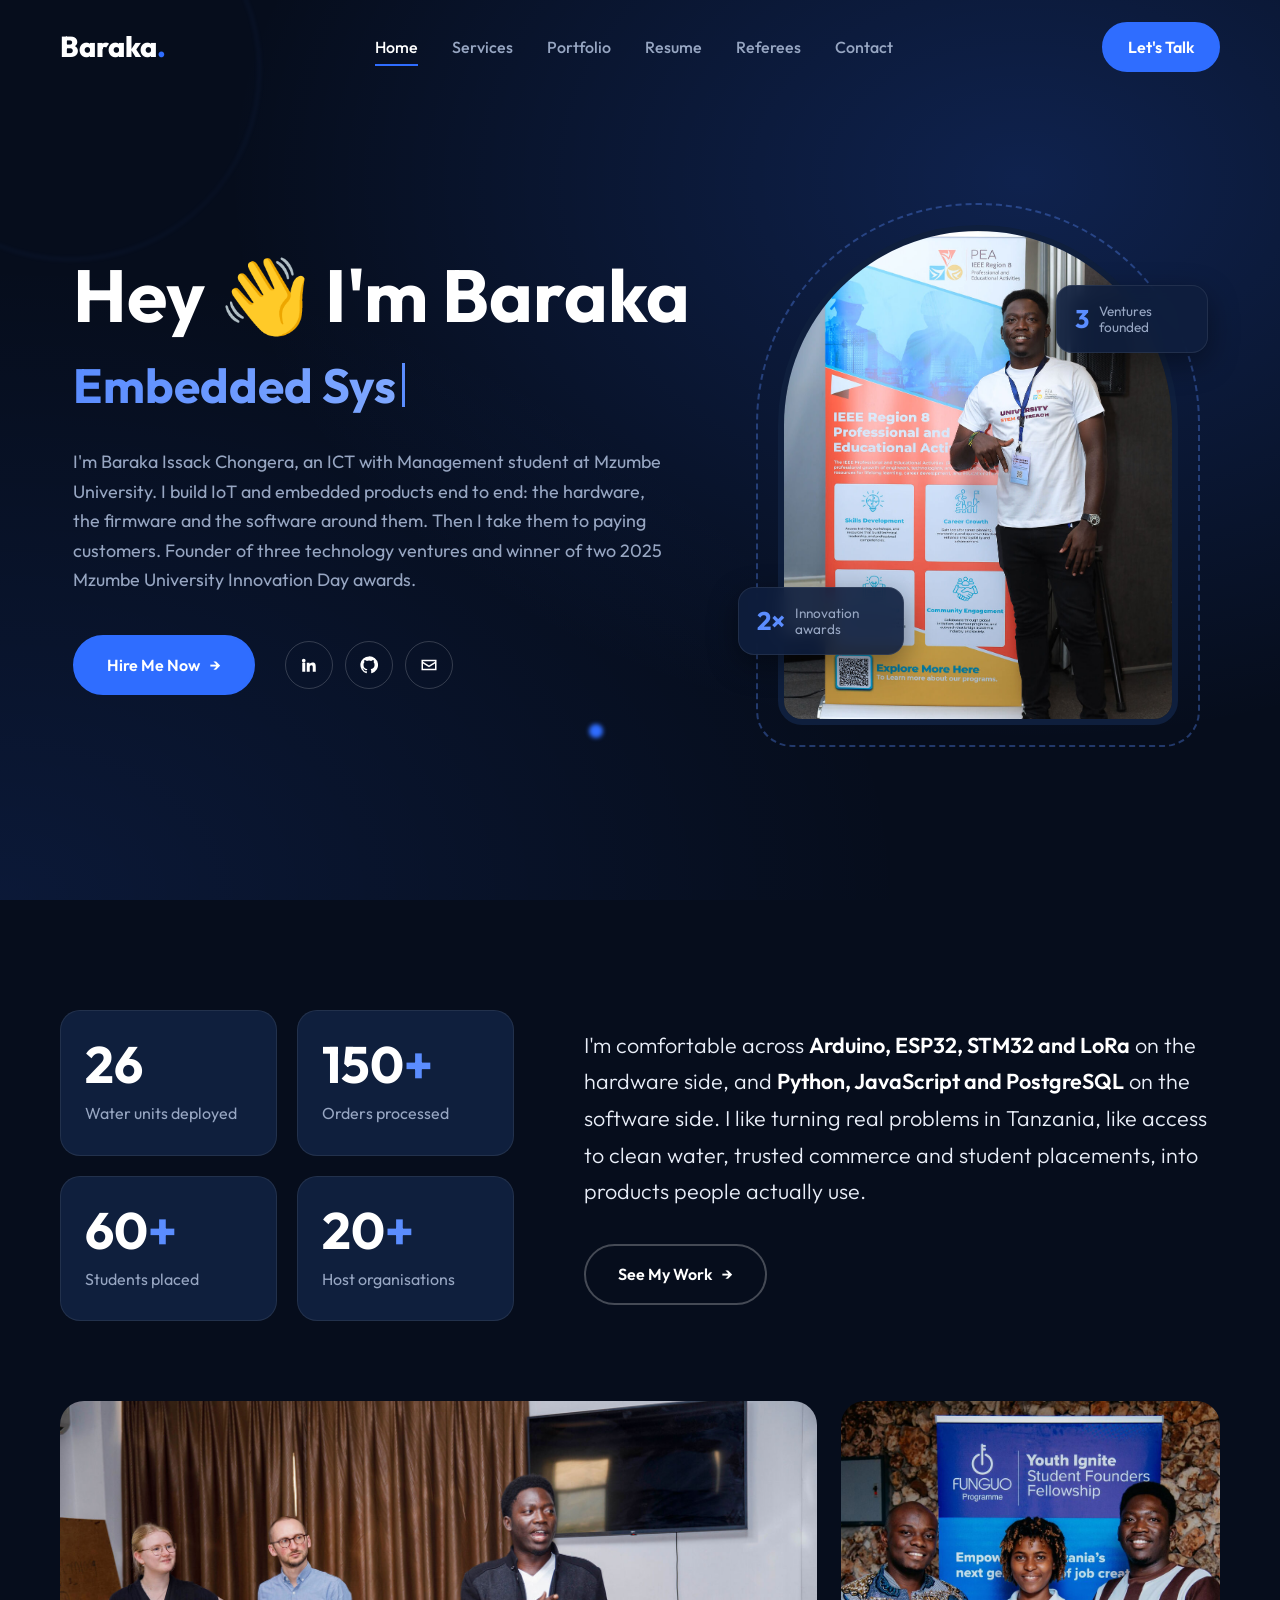
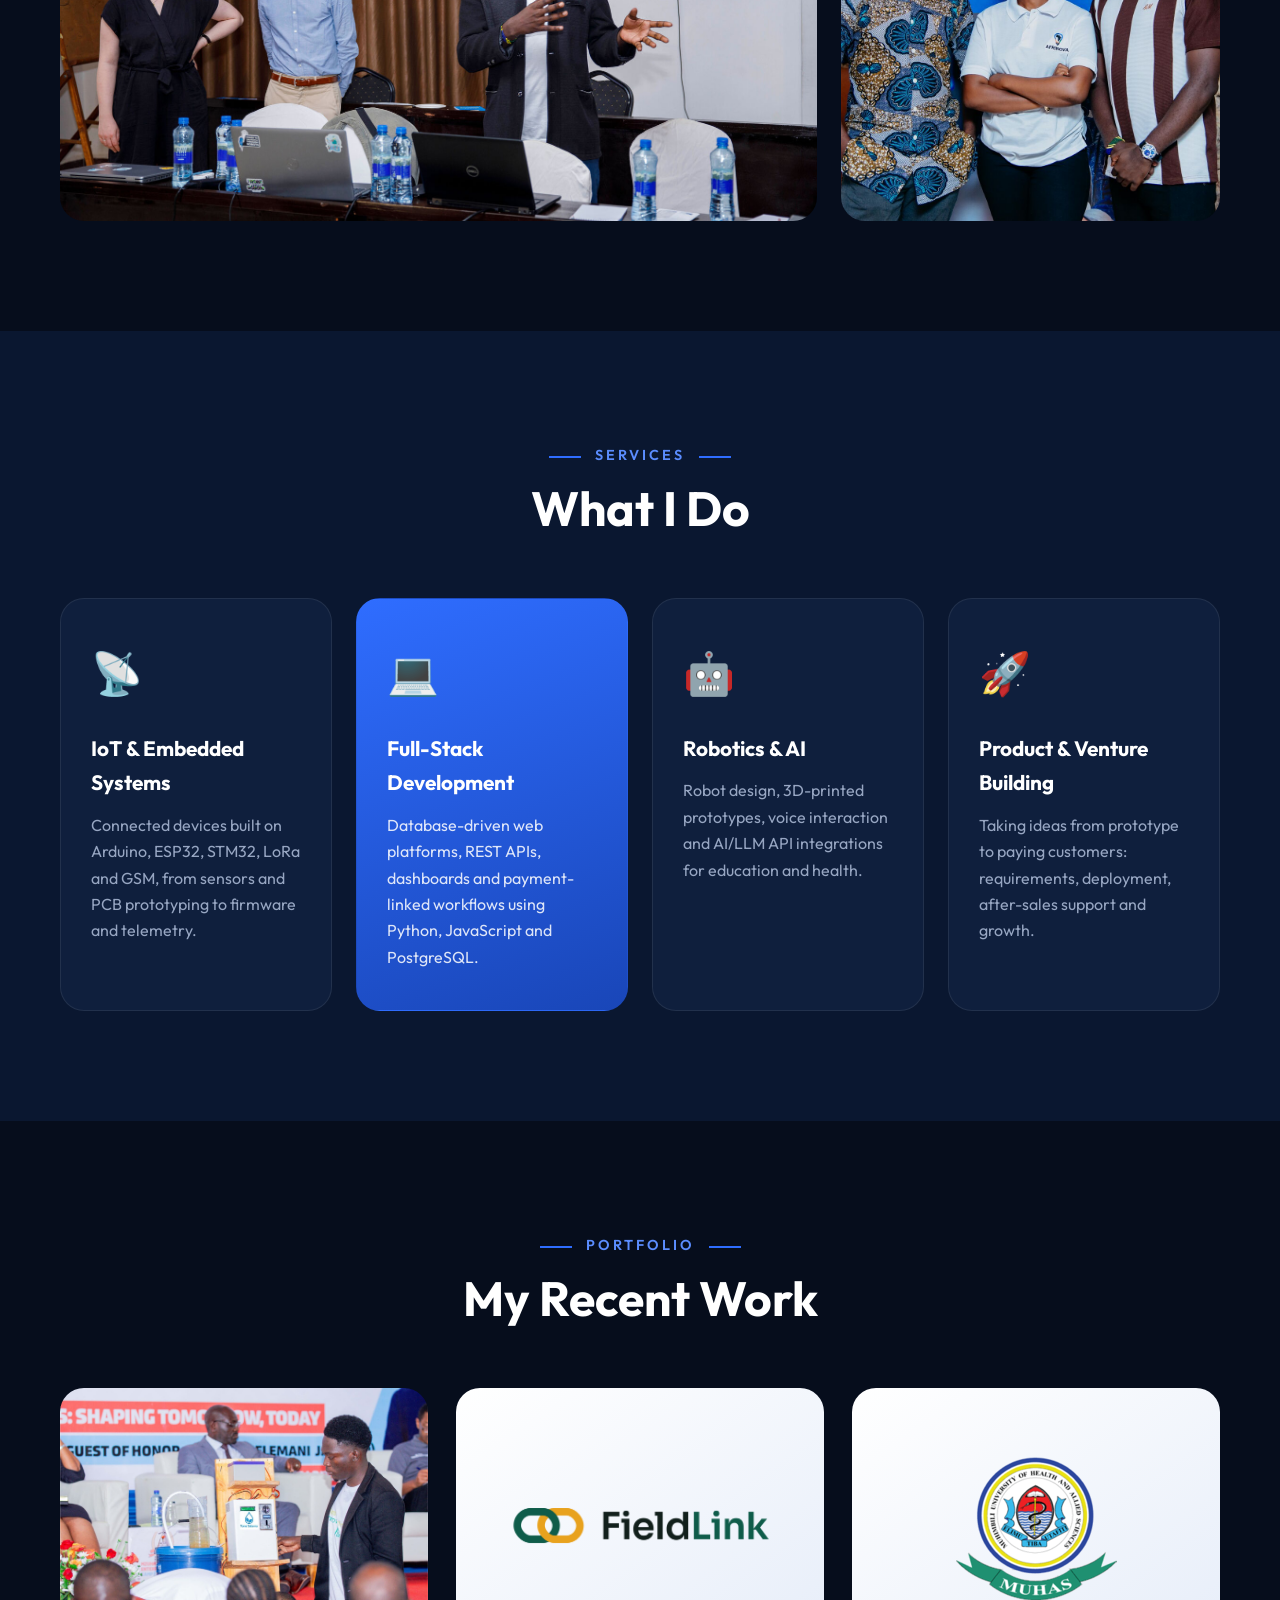
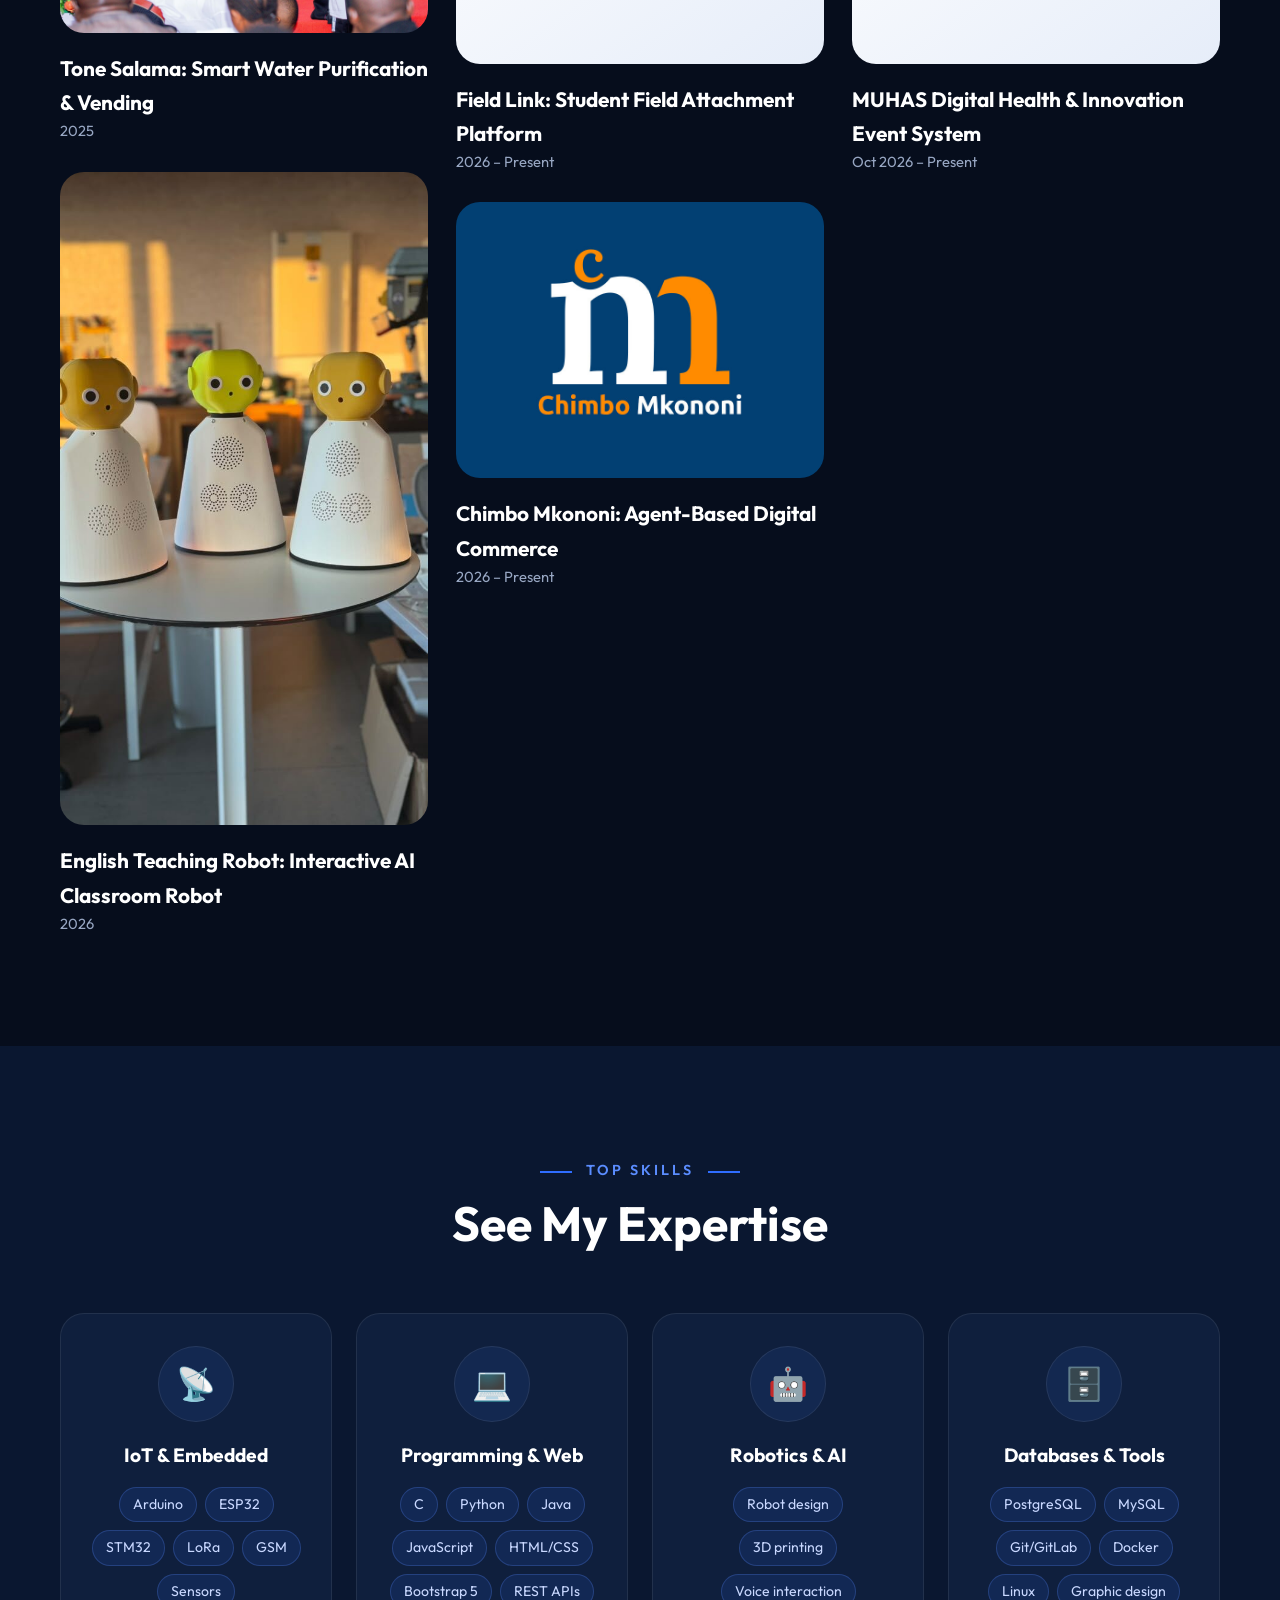
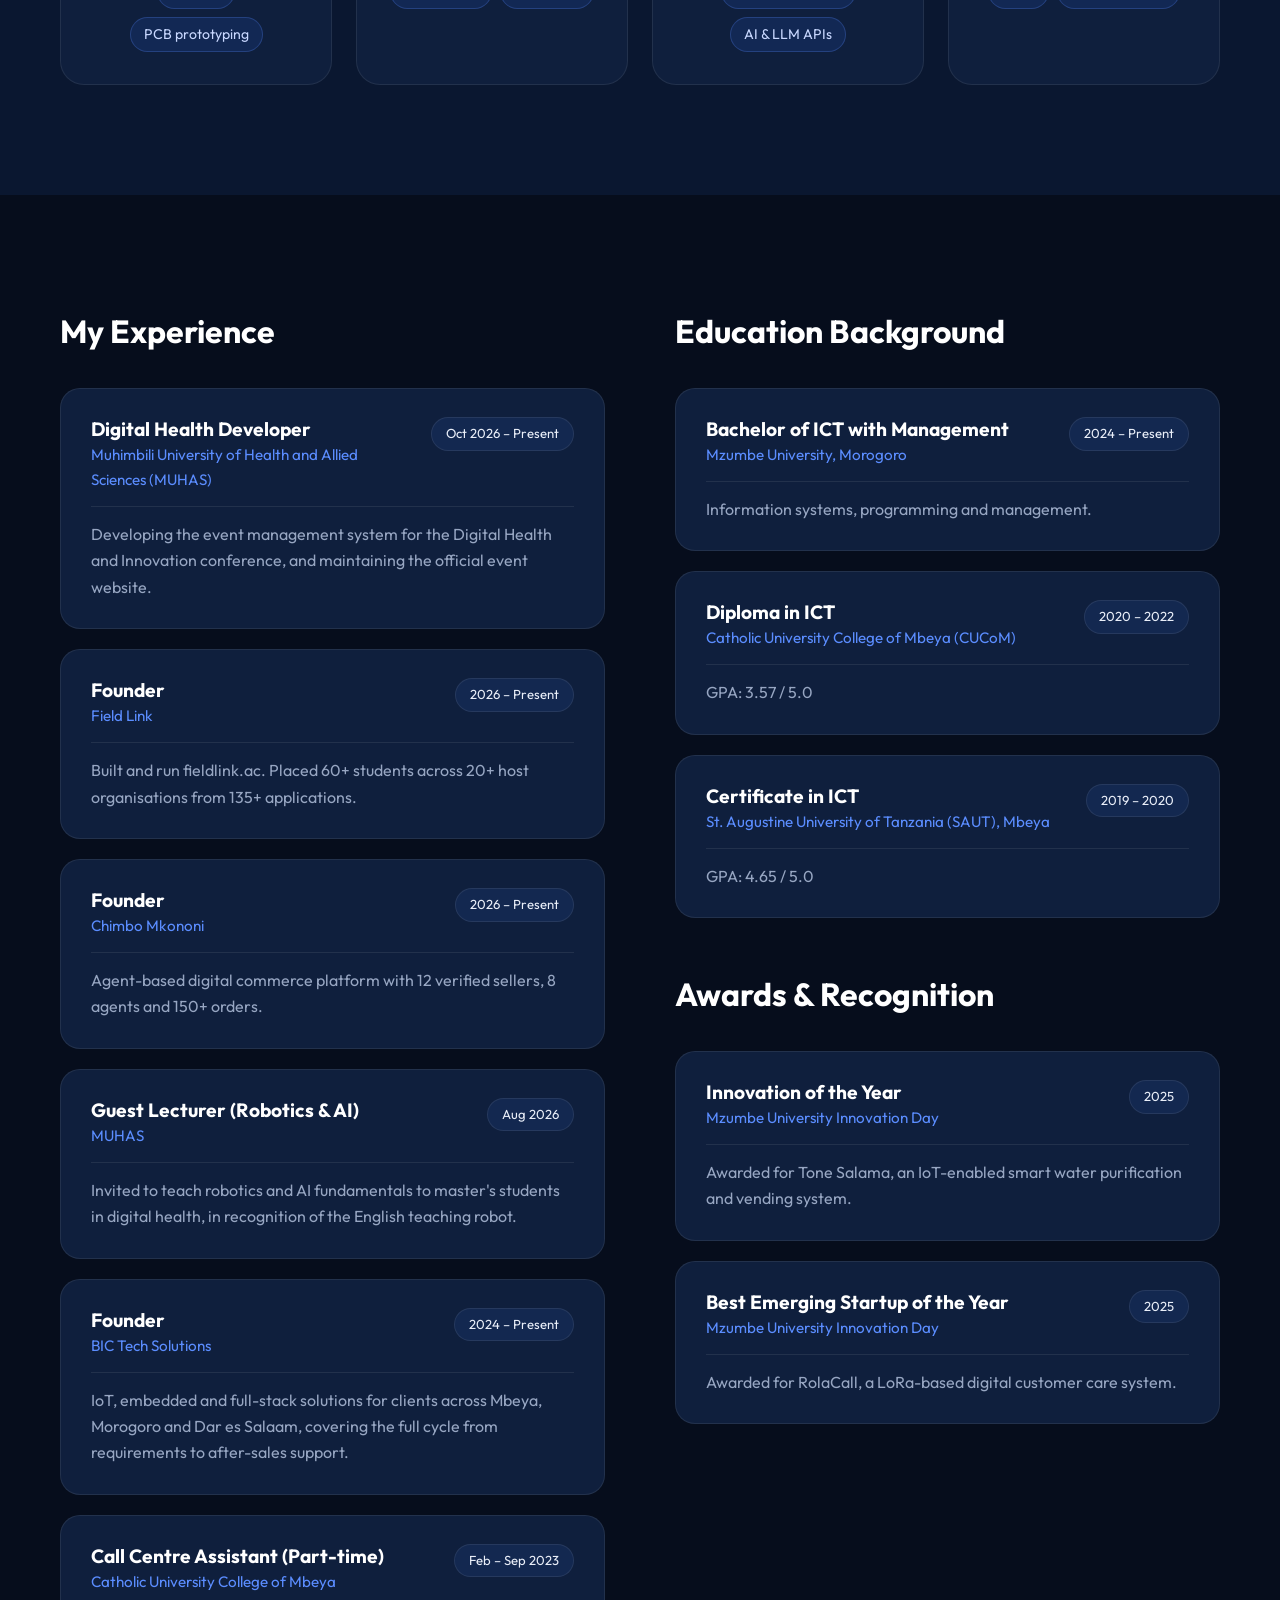
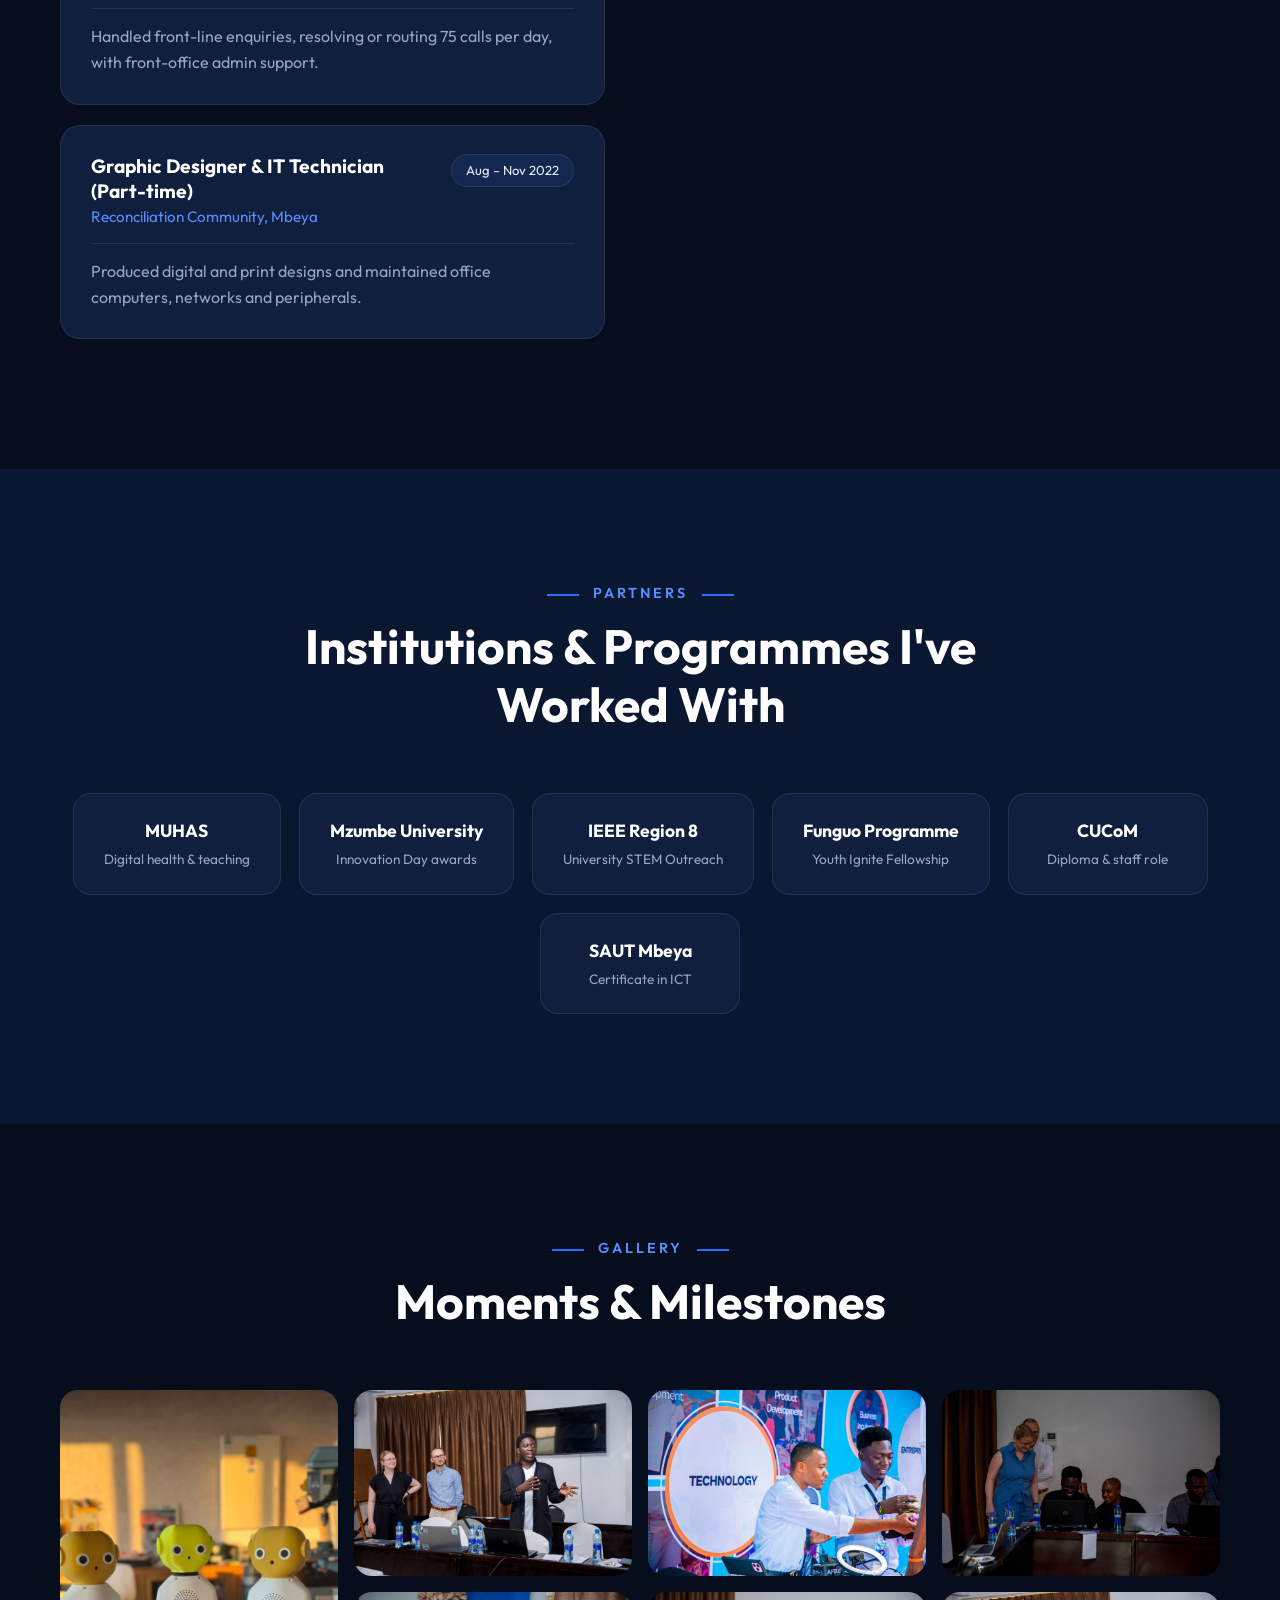
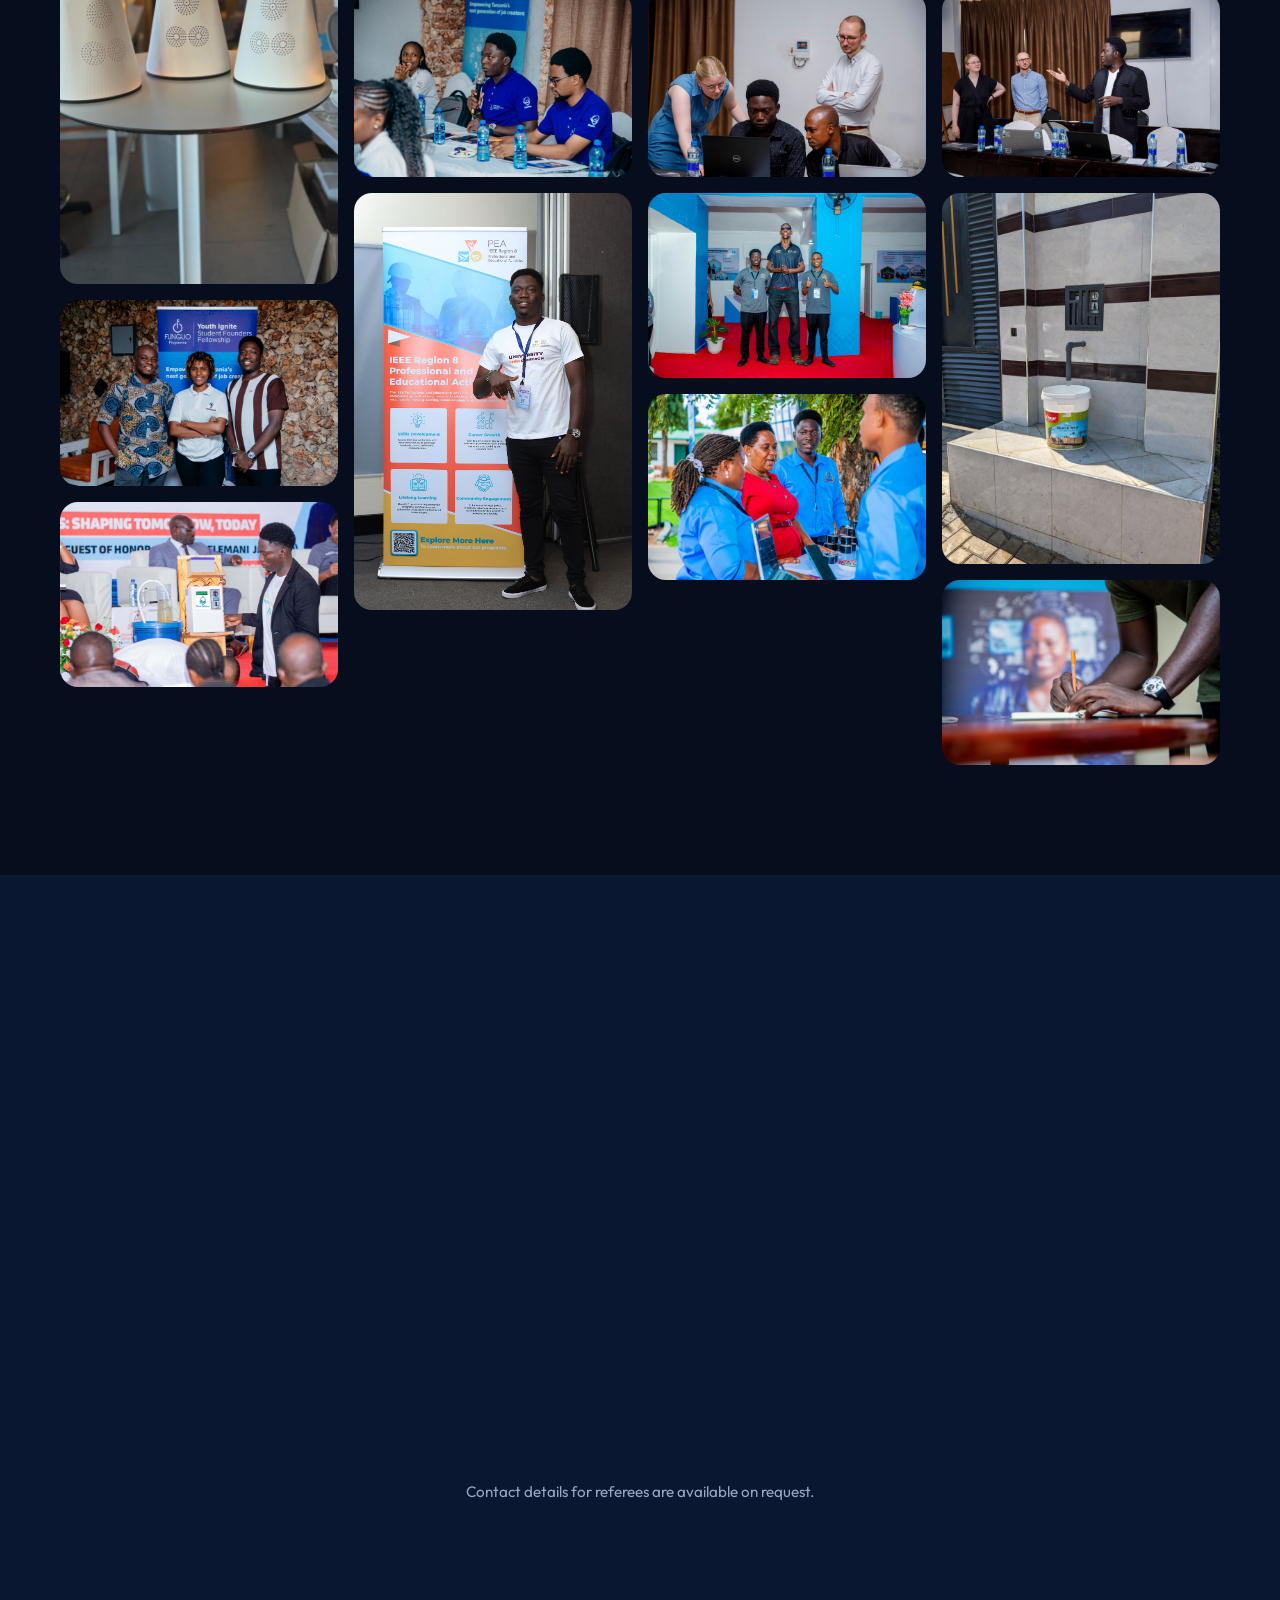
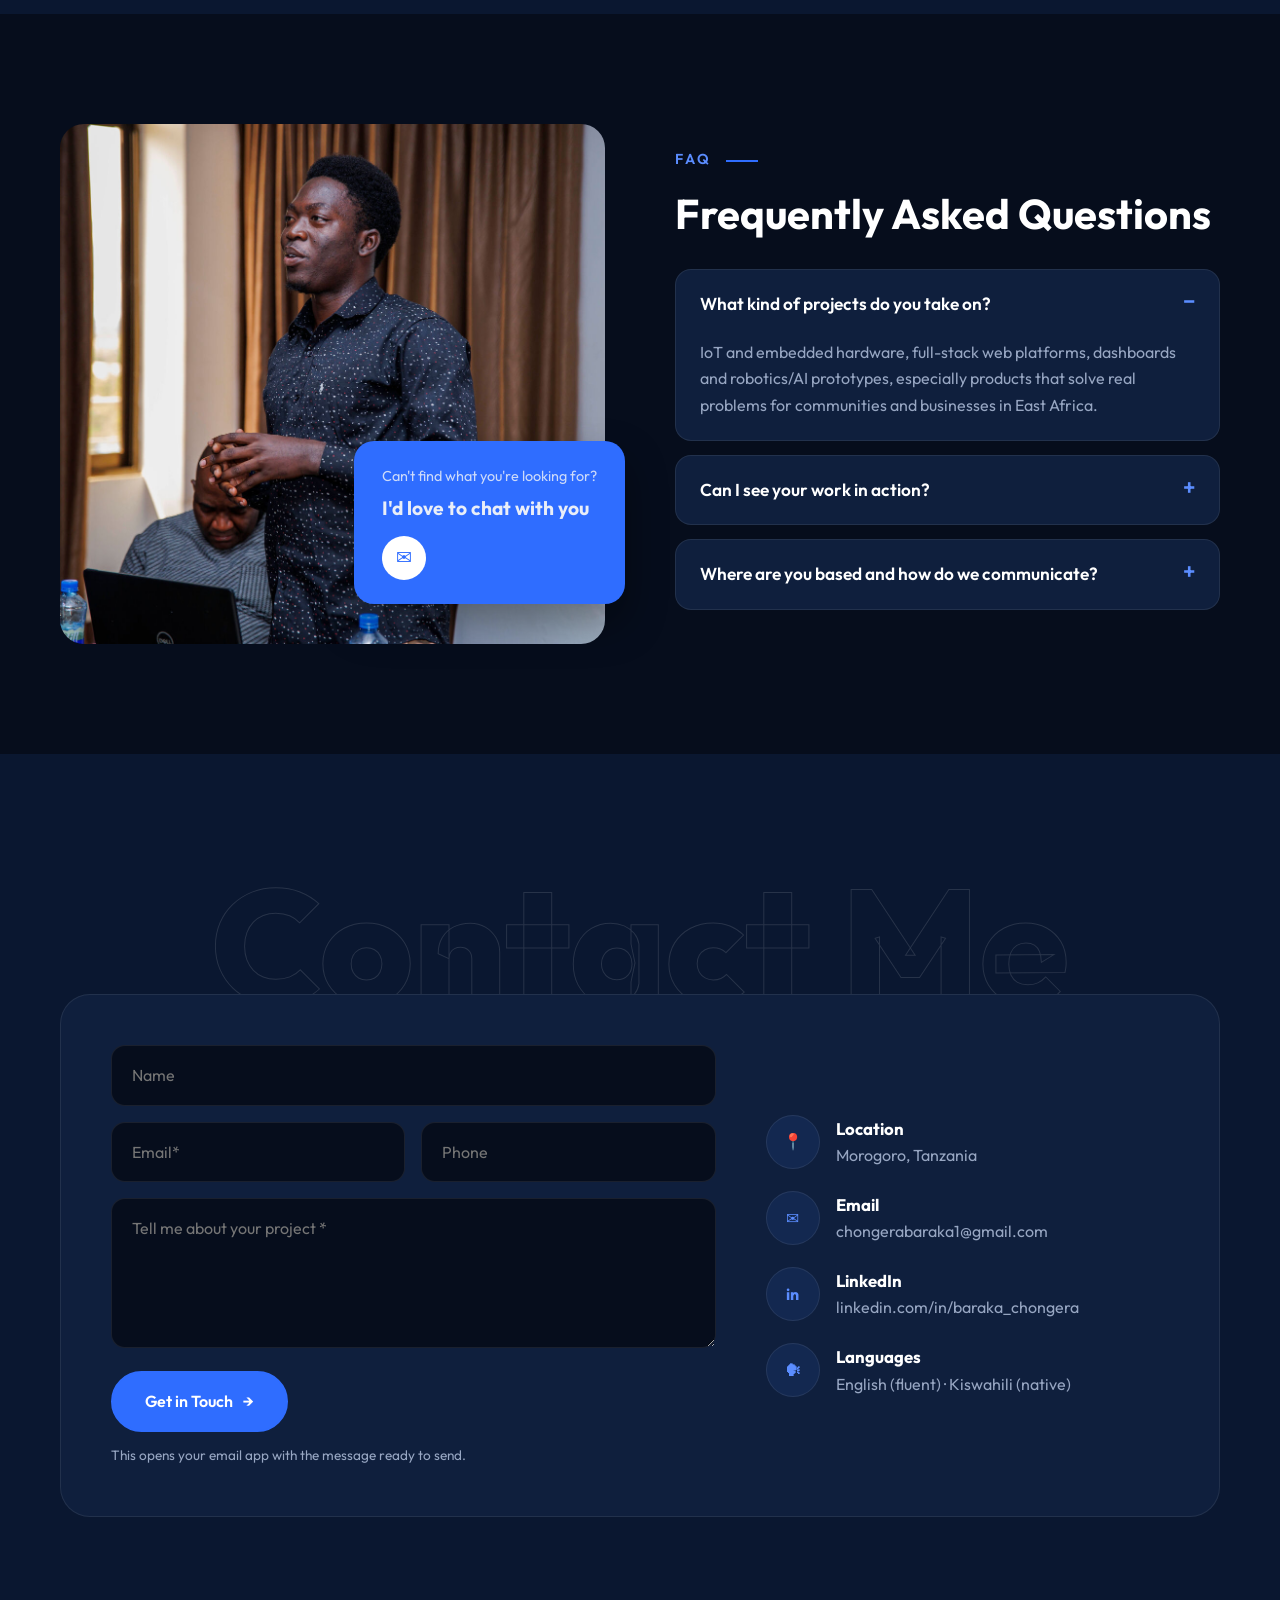
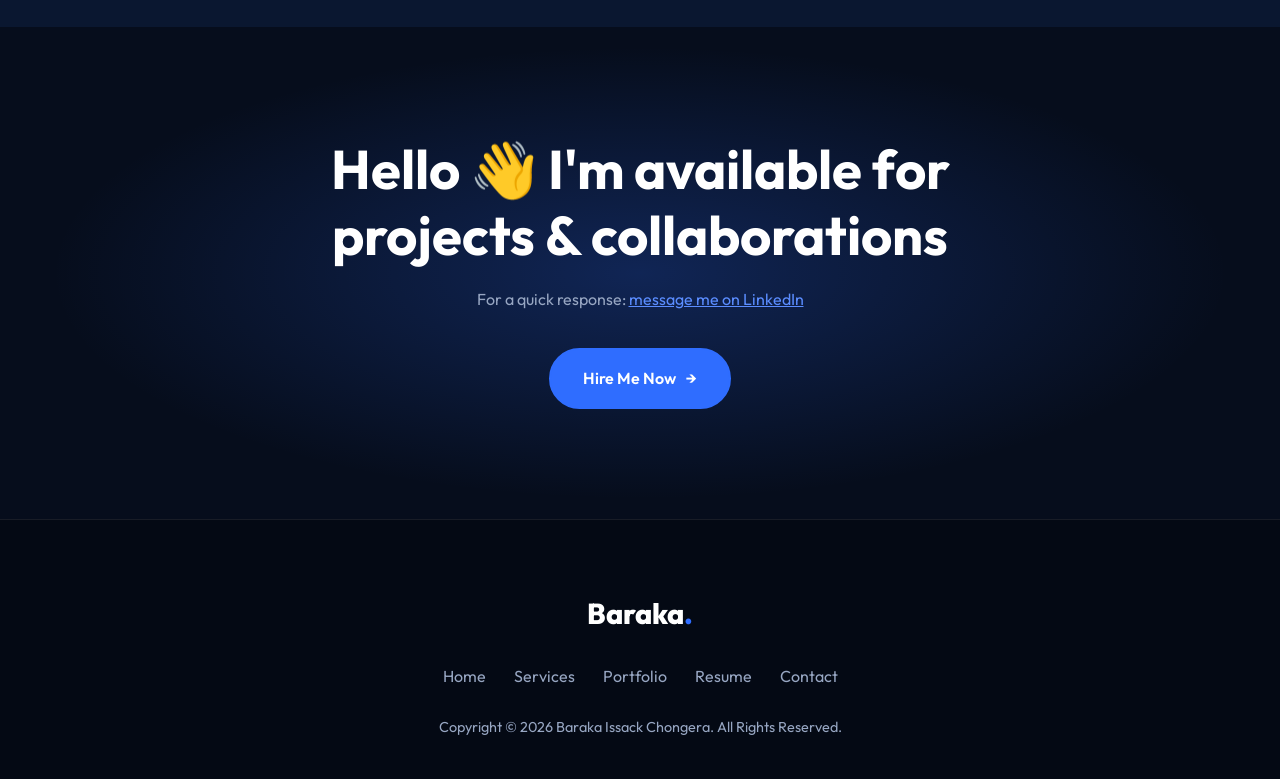
==== commit f7a9f6b7: "Add Field Link, MUHAS and Chimbo Mkononi logos; fix Chimbo link to chimbomkononi.com Co-Authored-By:" ====
--- a/index.html
+++ b/index.html
@@ -3,7 +3,7 @@
 <head>
   <meta charset="utf-8">
   <meta name="viewport" content="width=device-width, initial-scale=1">
-  <title>Baraka Chongera | IoT & Embedded Systems Engineer</title>
+  <title>Baraka Chongera Portfolio</title>
   <meta name="description" content="Baraka Issack Chongera: IoT and embedded systems engineer, full-stack developer and technology entrepreneur from Tanzania.">
   <link rel="preconnect" href="https://fonts.googleapis.com">
   <link href="https://fonts.googleapis.com/css2?family=Outfit:wght@300;400;500;600;700;800&display=swap" rel="stylesheet">
--- a/style.css
+++ b/style.css
@@ -254,3 +254,6 @@
   .fixed-text{margin-bottom:-12px}
   .counter{font-size:2.4rem}
 }
+.pf-logo img{max-width:100%}
+.pf-logo.cover{padding:0;background:#03406f}
+.pf-logo.cover img{width:100%;height:100%;max-height:none;object-fit:cover}
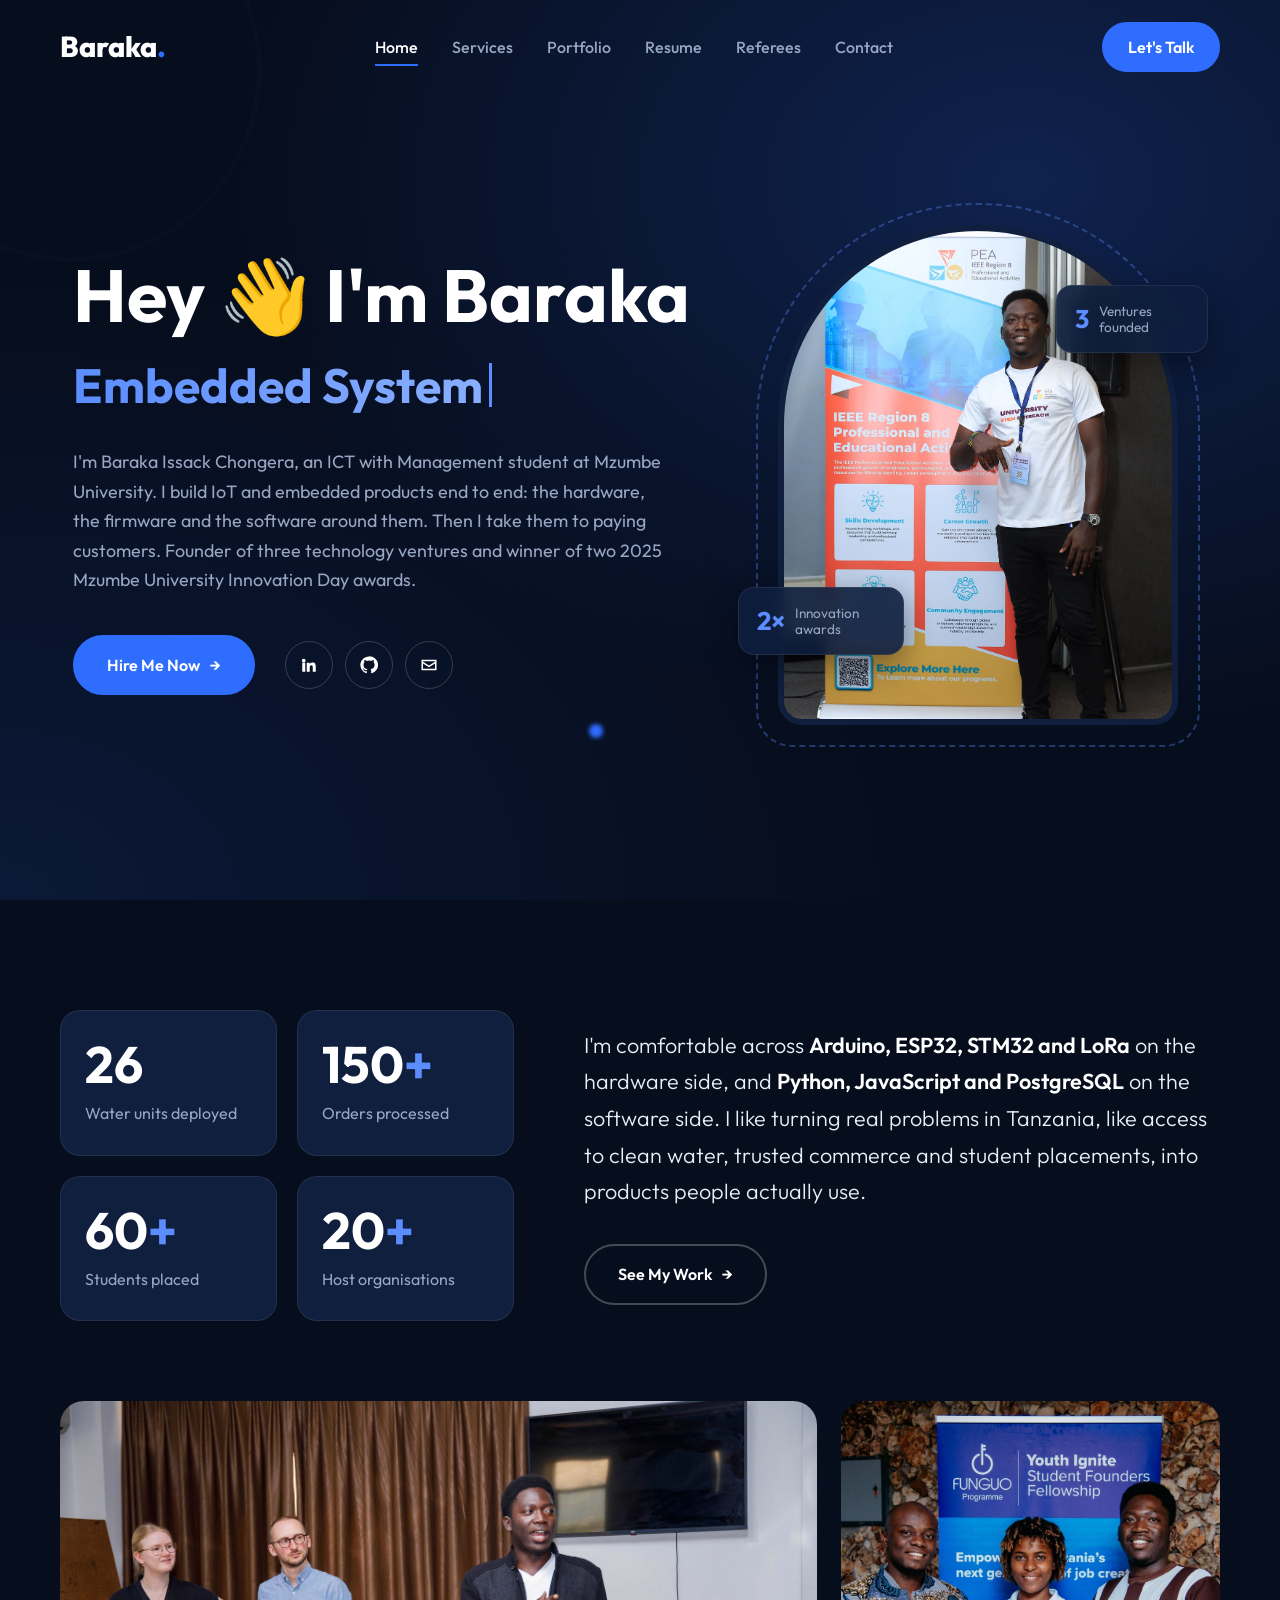
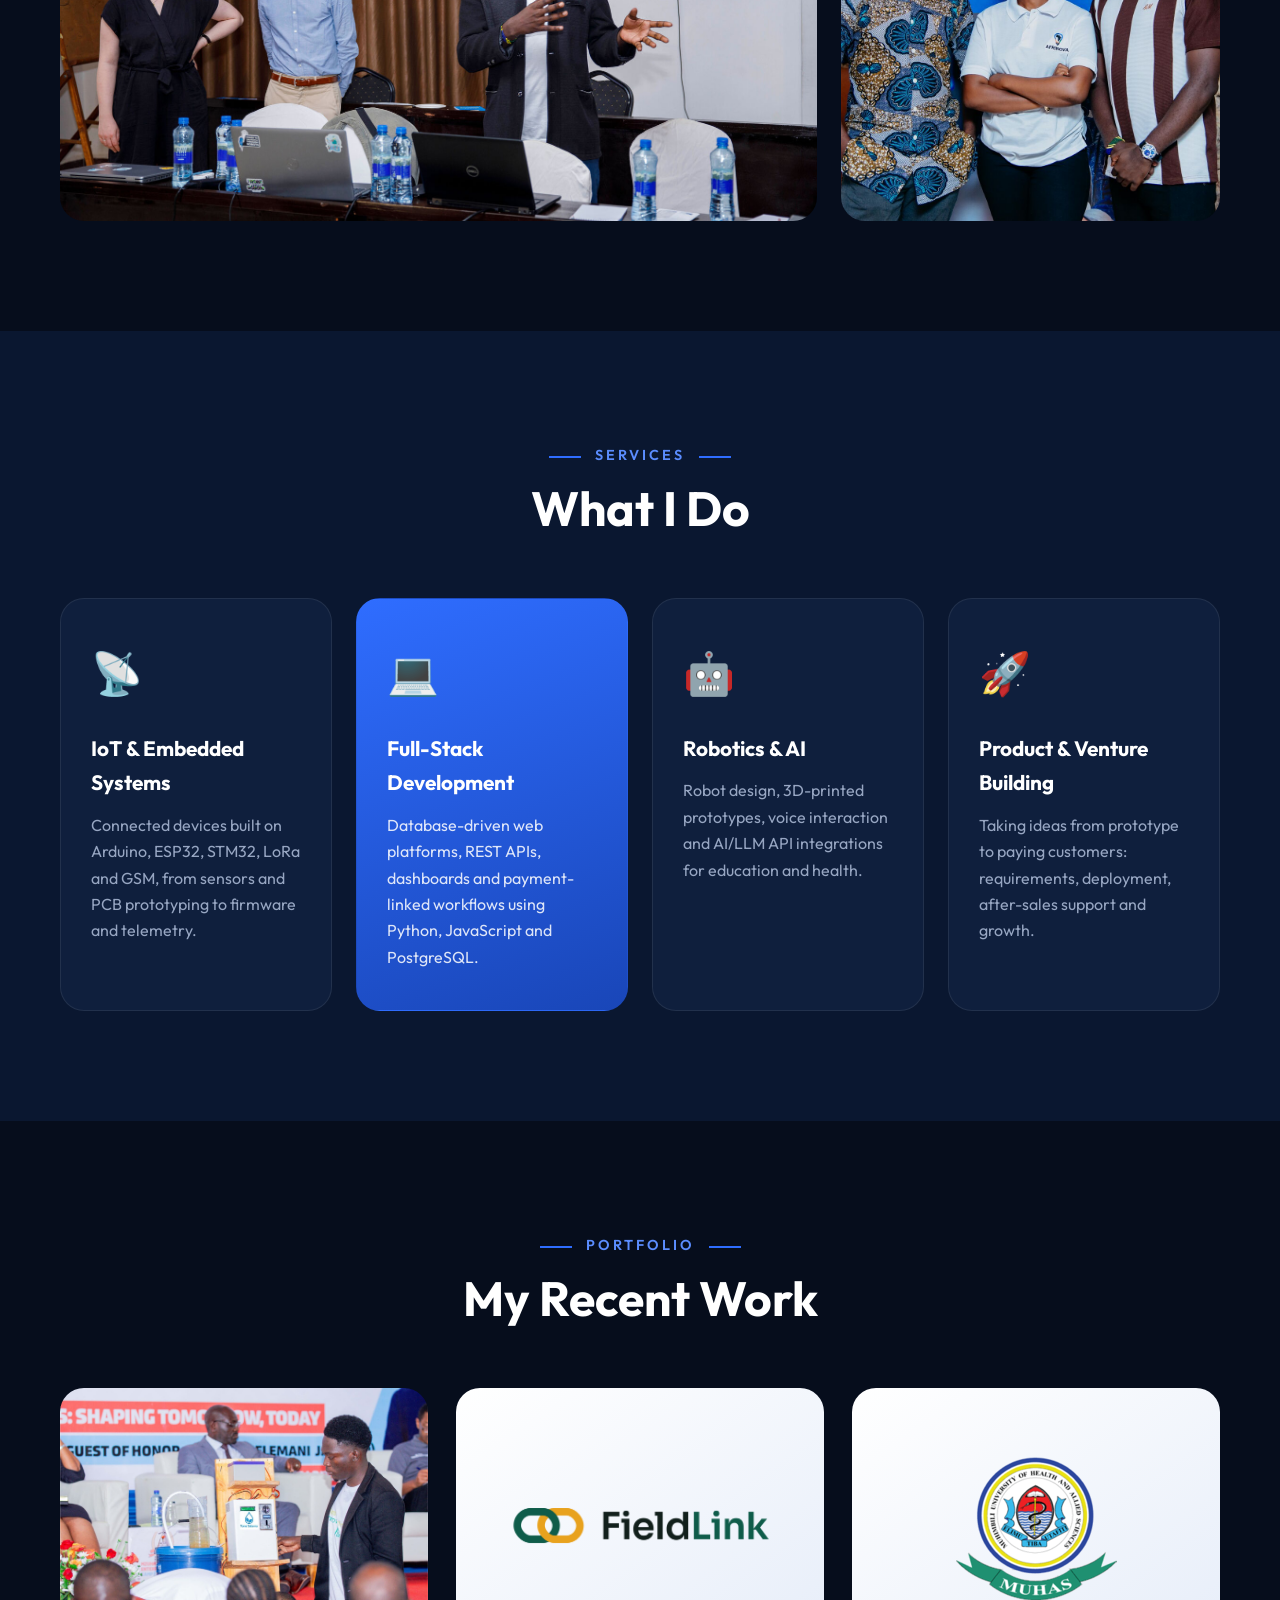
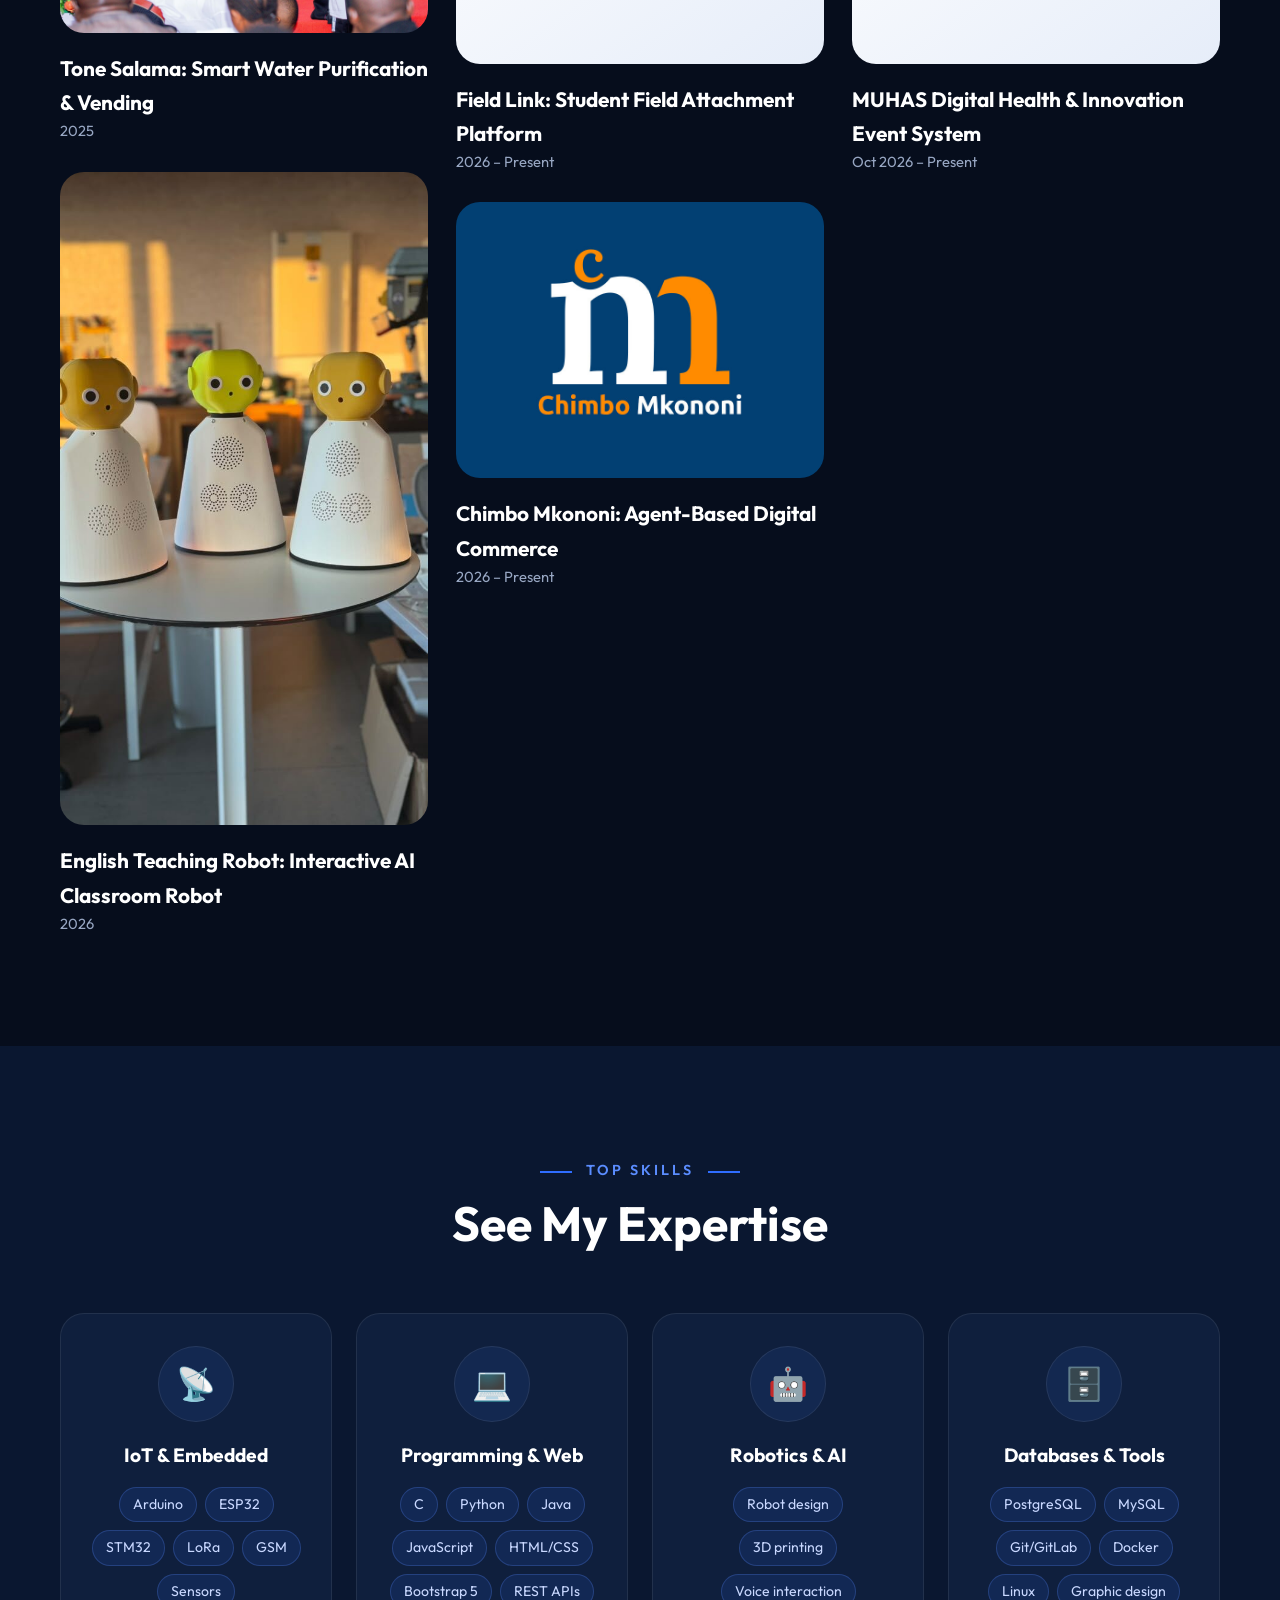
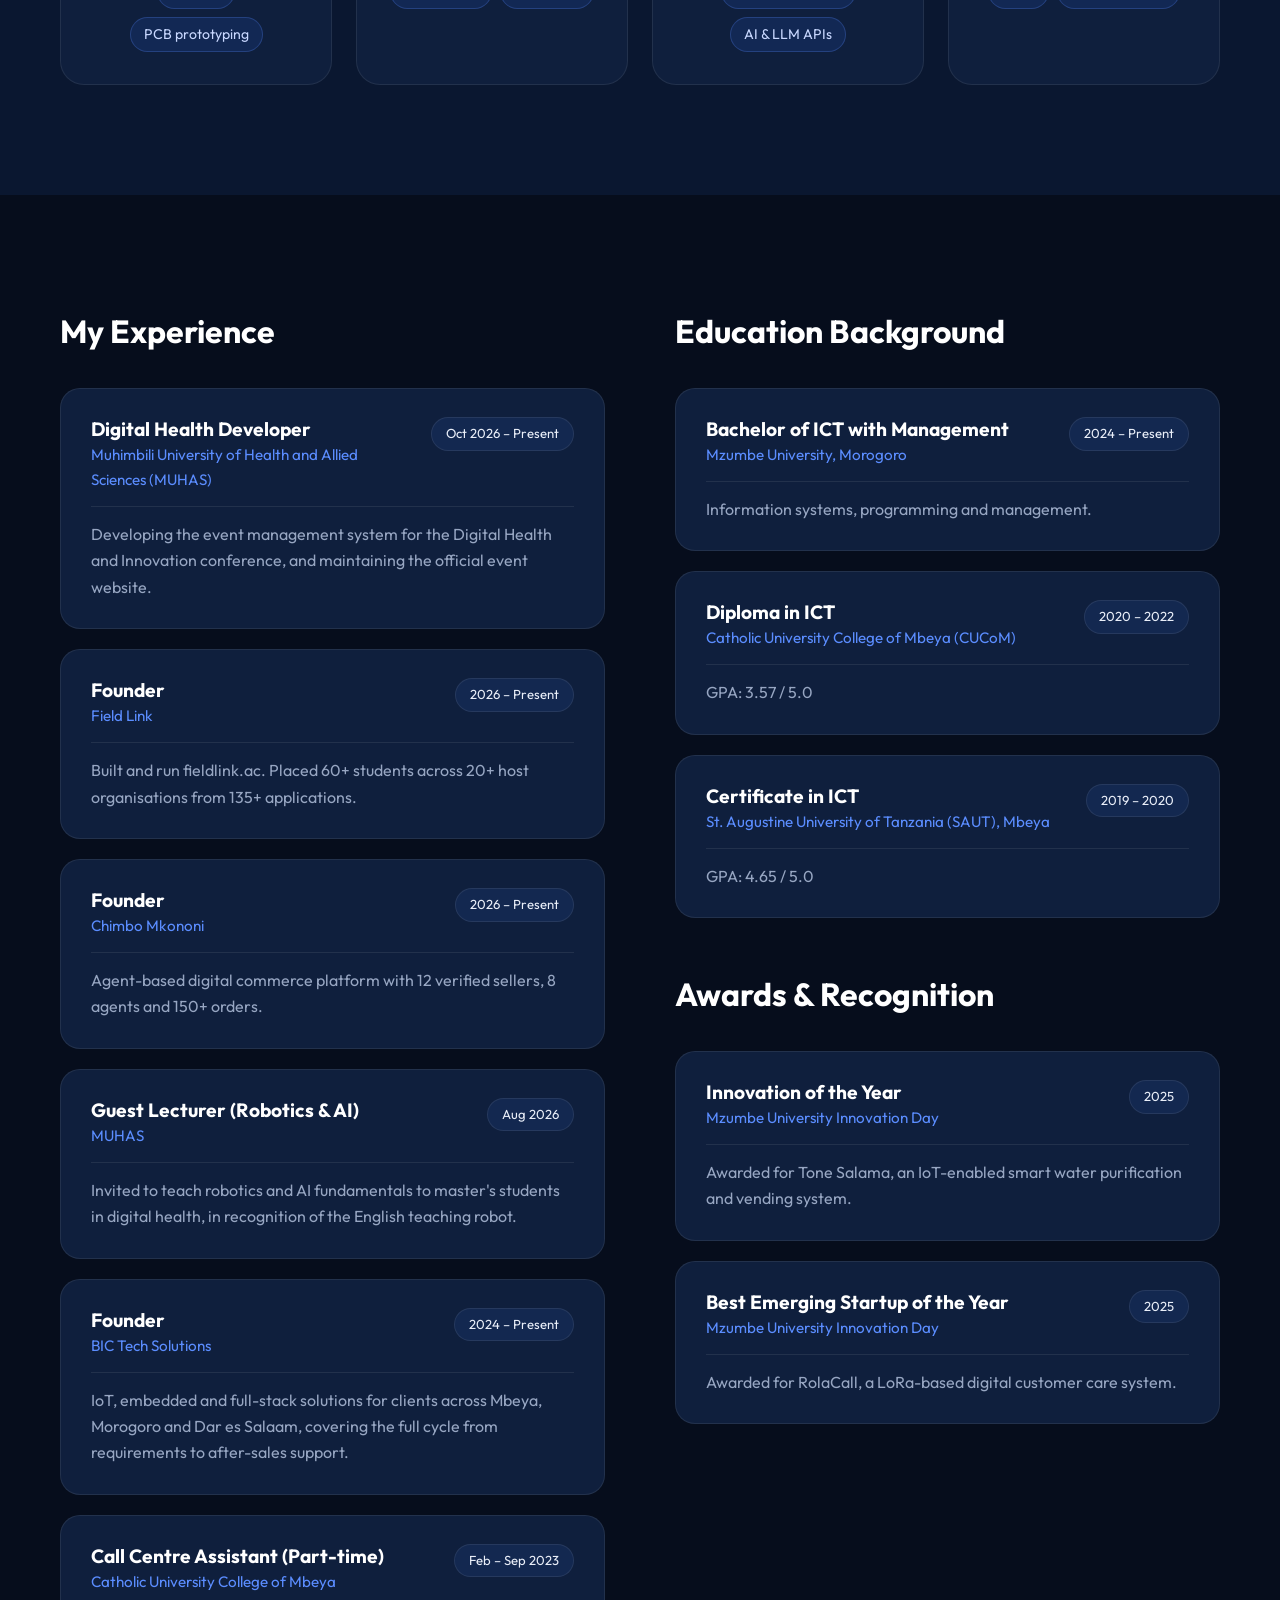
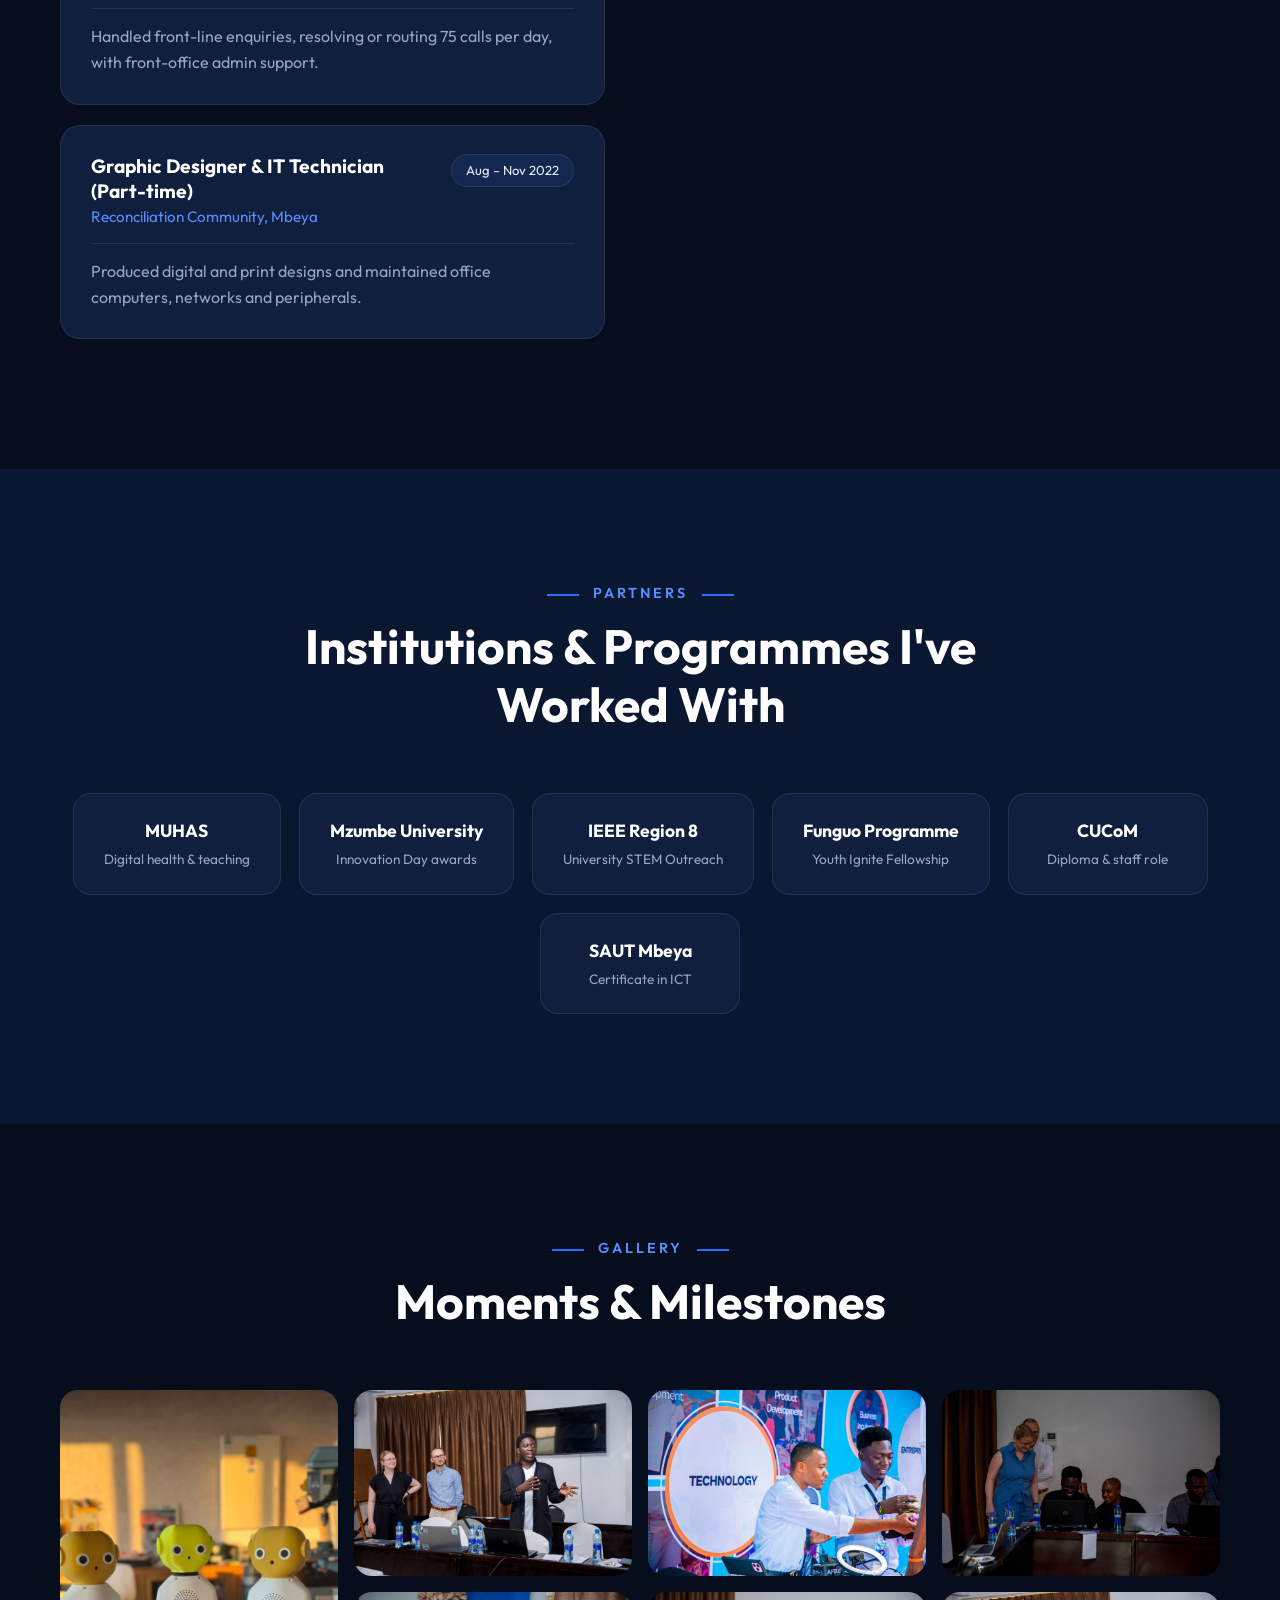
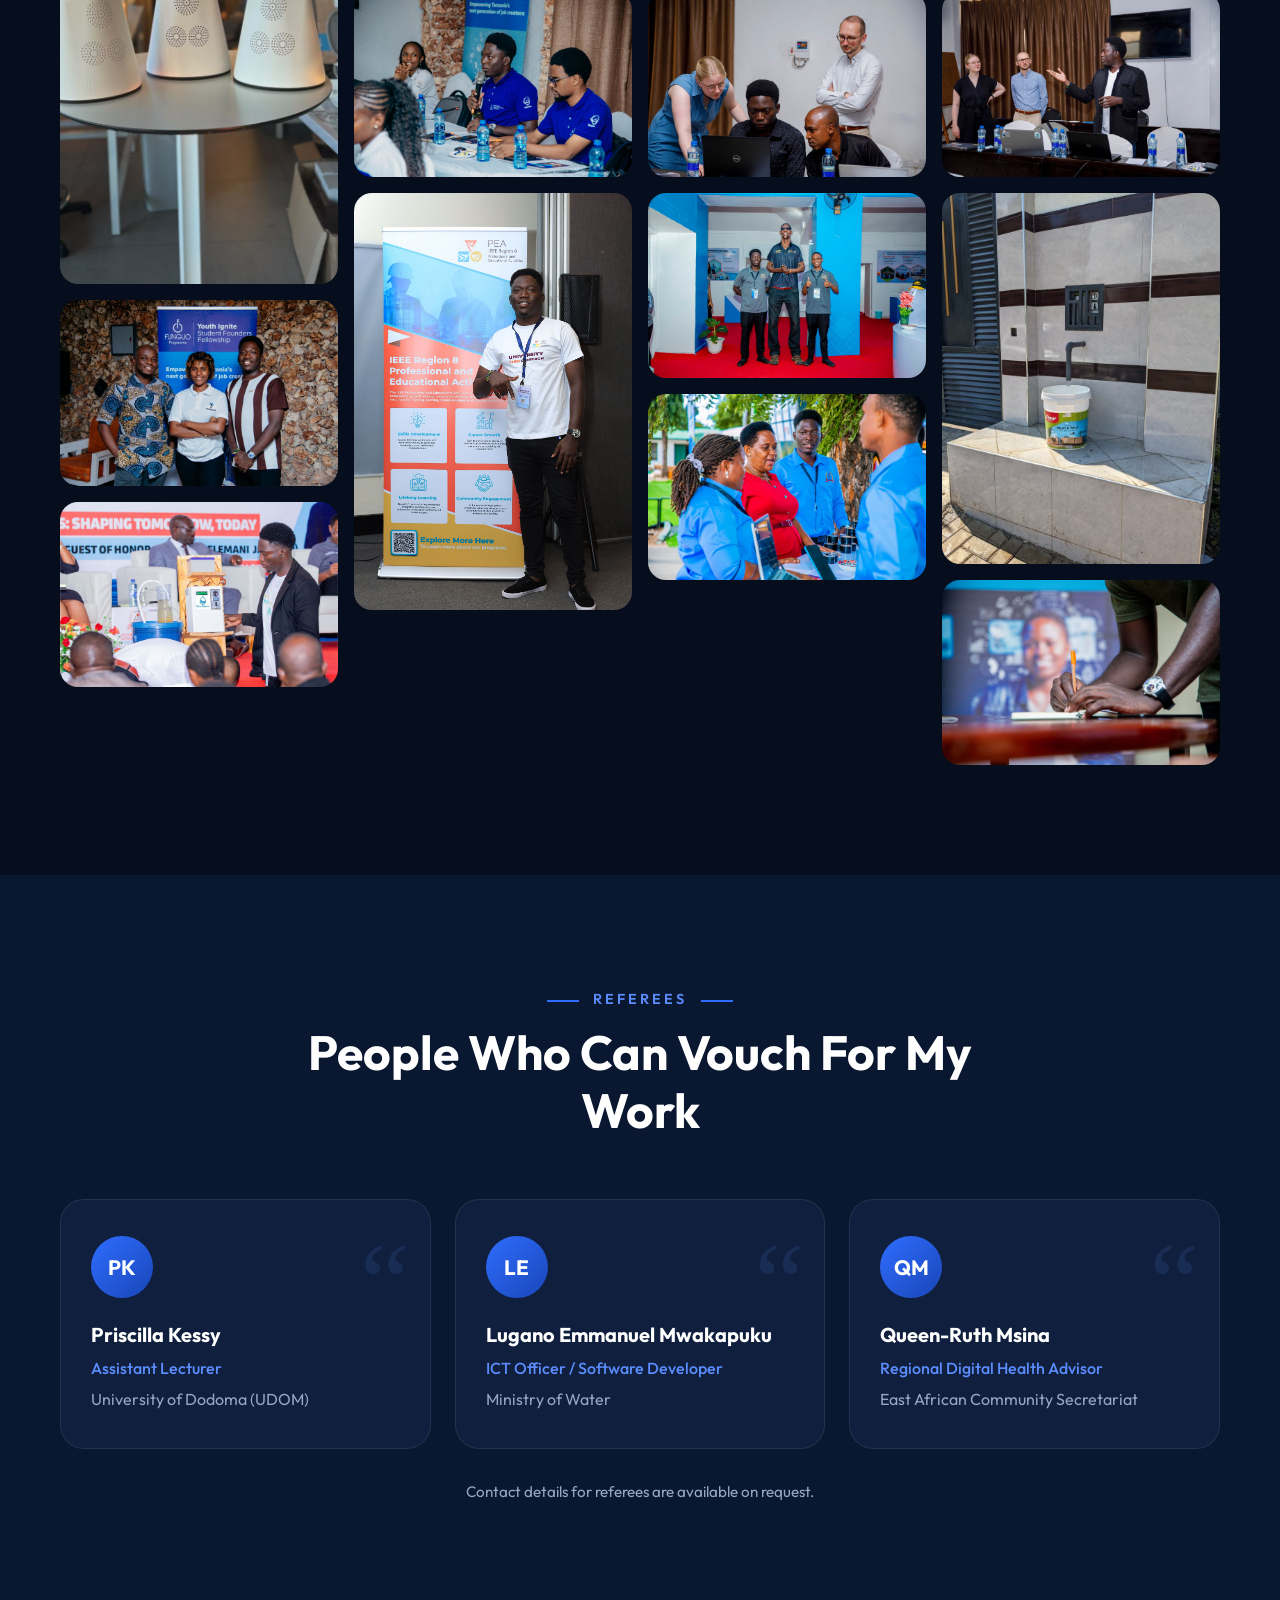
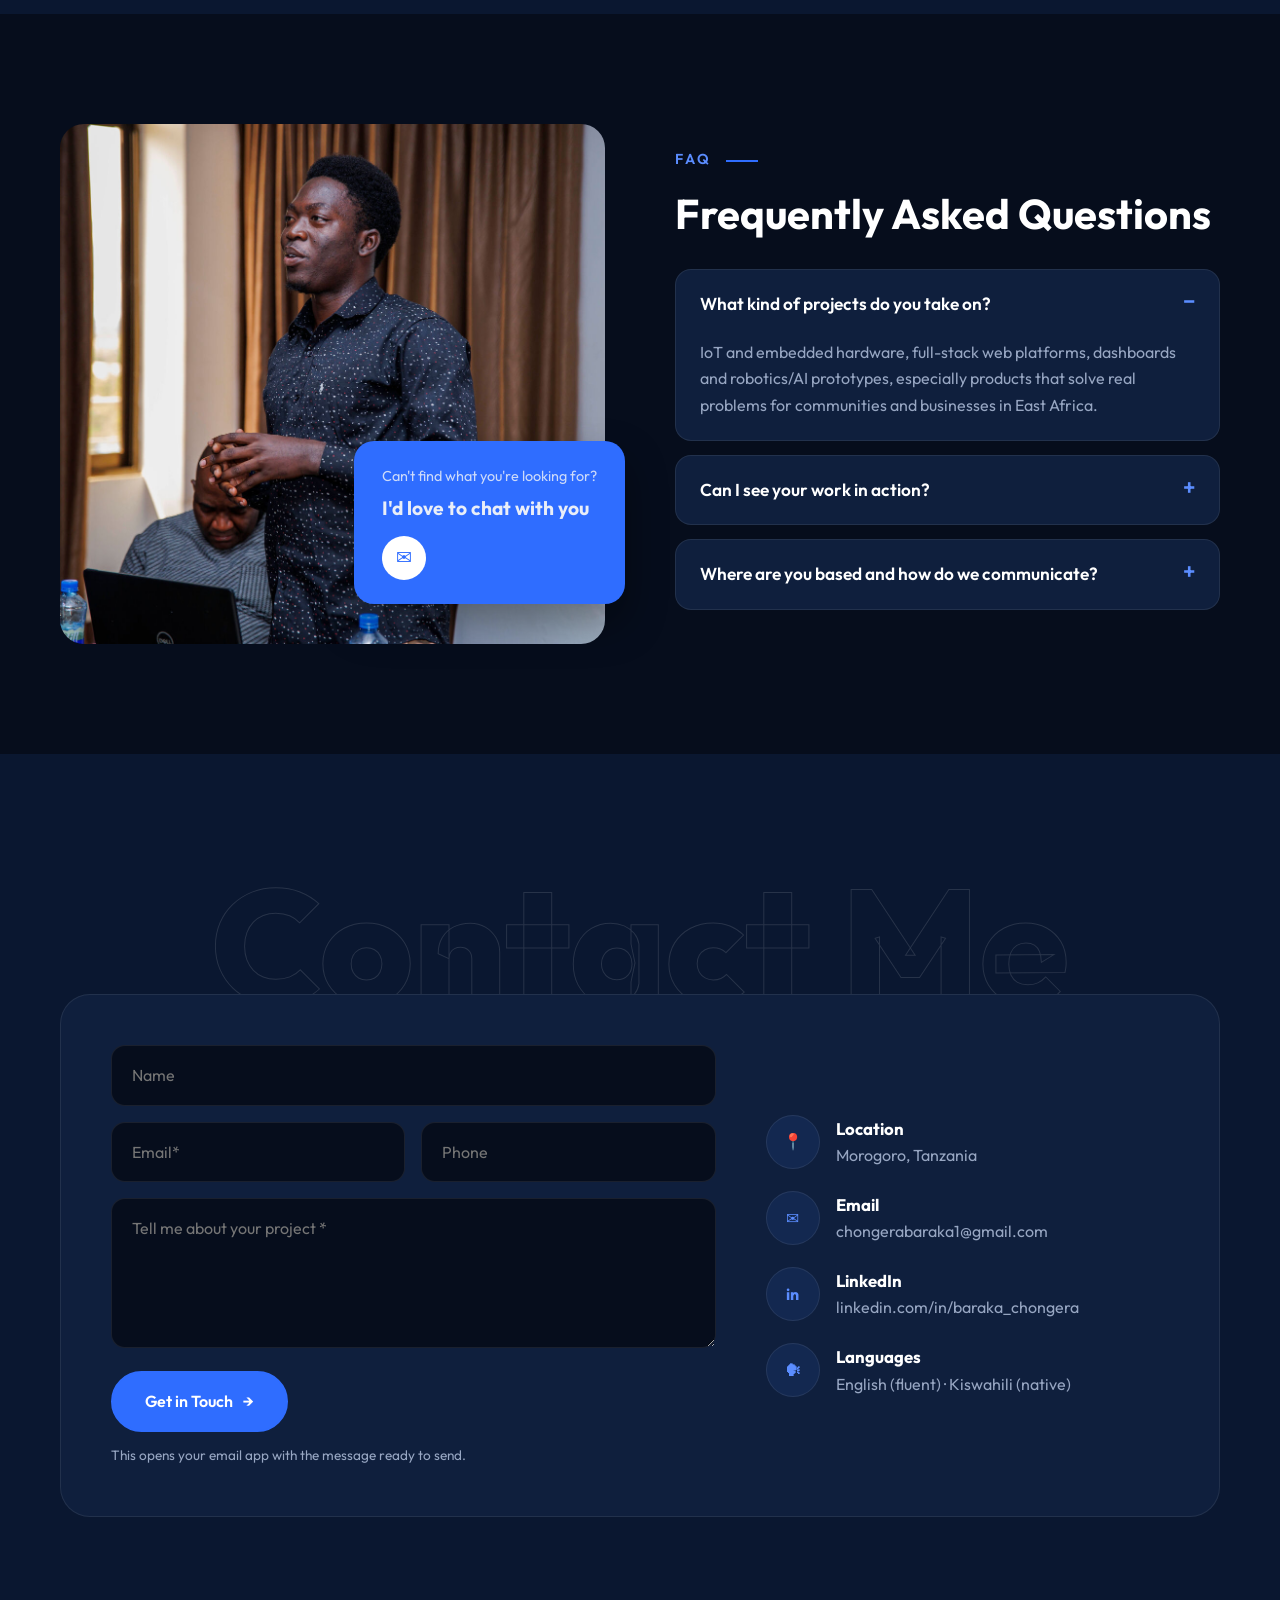
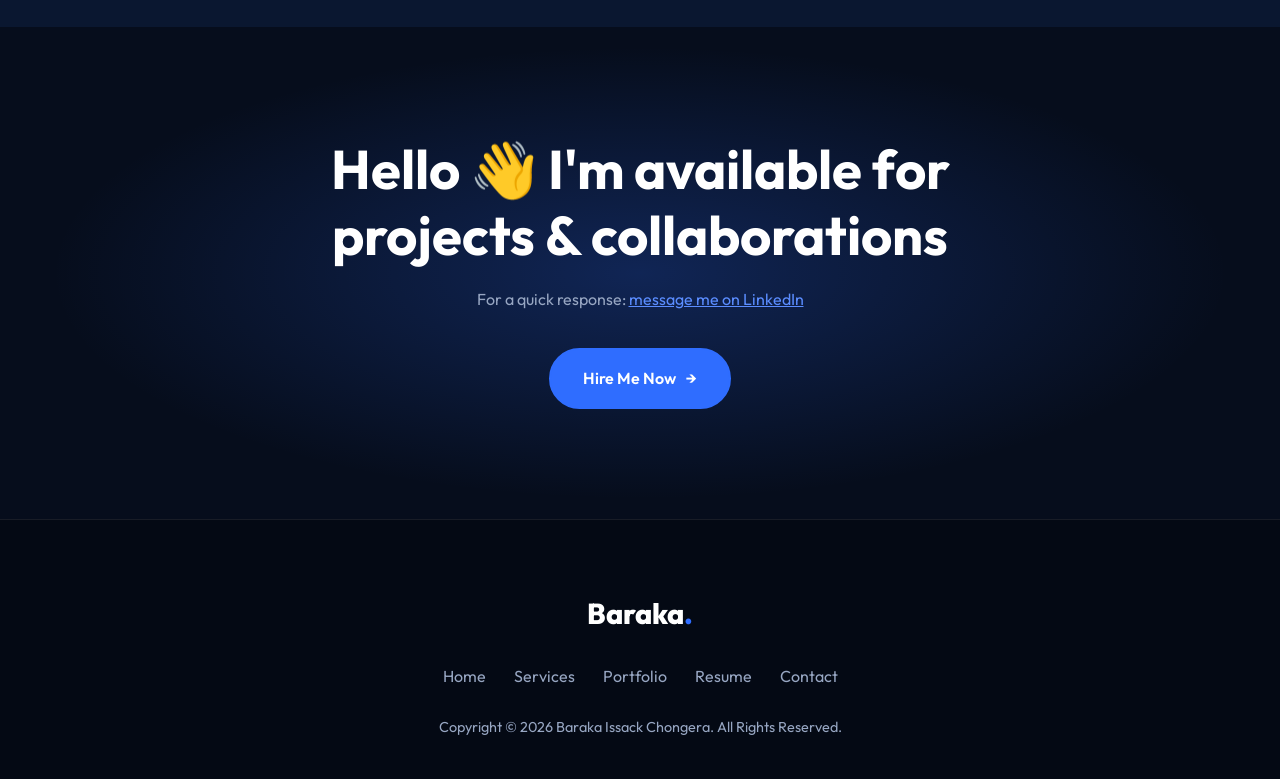
==== commit a8dc6d7e: "Keep content visible at rest, respect reduced motion, add contact fallback Counters show their real " ====
--- a/index.html
+++ b/index.html
@@ -59,10 +59,10 @@
       <div class="container">
         <div class="about-top">
           <div class="facts">
-            <div class="fact"><div class="counter"><span class="timer" data-to="26">0</span></div><span>Water units deployed</span></div>
-            <div class="fact"><div class="counter"><span class="timer" data-to="150">0</span><em>+</em></div><span>Orders processed</span></div>
-            <div class="fact"><div class="counter"><span class="timer" data-to="60">0</span><em>+</em></div><span>Students placed</span></div>
-            <div class="fact"><div class="counter"><span class="timer" data-to="20">0</span><em>+</em></div><span>Host organisations</span></div>
+            <div class="fact"><div class="counter"><span class="timer" data-to="26">26</span></div><span>Water units deployed</span></div>
+            <div class="fact"><div class="counter"><span class="timer" data-to="150">150</span><em>+</em></div><span>Orders processed</span></div>
+            <div class="fact"><div class="counter"><span class="timer" data-to="60">60</span><em>+</em></div><span>Students placed</span></div>
+            <div class="fact"><div class="counter"><span class="timer" data-to="20">20</span><em>+</em></div><span>Host organisations</span></div>
           </div>
           <div class="about-text">
             <p class="big">I'm comfortable across <b>Arduino, ESP32, STM32 and LoRa</b> on the hardware side, and <b>Python, JavaScript and PostgreSQL</b> on the software side. I like turning real problems in Tanzania, like access to clean water, trusted commerce and student placements, into products people actually use.</p>
@@ -176,6 +176,7 @@
             <textarea id="cMsg" placeholder="Tell me about your project *" required></textarea>
             <button class="btn" type="submit">Get in Touch <span class="arrow">→</span></button>
             <p class="form-note">This opens your email app with the message ready to send.</p>
+            <p class="form-sent" id="formSent">If your email app didn't open, email me directly at <b>chongerabaraka1@gmail.com</b>.</p>
           </form>
           <div class="contact-info">
             <div class="ci"><span>📍</span><div><h5>Location</h5><p>Morogoro, Tanzania</p></div></div>
--- a/style.css
+++ b/style.css
@@ -1,4 +1,5 @@
 :root{
+  color-scheme:dark;
   --bg:#060d1c; --bg-2:#0a1730; --card:#0f1f3d; --card-2:#132850;
   --line:rgba(255,255,255,.08); --text:#e9eef8; --muted:#97a6c2;
   --blue:#2f6dff; --blue-2:#5b8dff; --white:#fff;
@@ -28,7 +29,7 @@
 .btn-sm{padding:10px 24px}
 
 /* Navbar */
-.navbar{position:fixed;top:0;left:0;right:0;z-index:100;padding:22px 0;transition:.3s}
+.navbar{position:fixed;top:0;padding-top:calc(22px + env(safe-area-inset-top,0px));left:0;right:0;z-index:100;padding:22px 0;transition:.3s}
 .navbar.sticky{background:rgba(6,13,28,.92);backdrop-filter:blur(12px);padding:14px 0;box-shadow:0 6px 30px rgba(0,0,0,.35)}
 .nav-box{display:flex;align-items:center;justify-content:space-between;gap:20px}
 .brand{font-size:1.8rem;font-weight:800;color:var(--white)}.brand span{color:var(--blue)}
@@ -217,8 +218,13 @@
 .lightbox .caption{color:var(--muted);margin-top:14px;text-align:center}
 
 /* Reveal */
-.reveal{opacity:0;transform:translateY(40px);transition:opacity .8s,transform .8s}
-.reveal.in{opacity:1;transform:none}
+.anim .reveal{opacity:.001;transform:translateY(40px);transition:opacity .8s,transform .8s}
+.anim .reveal.in{opacity:1;transform:none}
+.form-sent{display:none;margin-top:14px;padding:14px 18px;border-radius:14px;background:rgba(47,109,255,.12);border:1px solid rgba(91,141,255,.3);color:#c9d8ff}
+.form-sent.show{display:block}
+.form-sent b{color:#fff;user-select:all}
+@media (prefers-reduced-motion:reduce){*,*::before,*::after{animation:none!important;transition:none!important}html{scroll-behavior:auto}}
+:focus-visible{outline:2px solid var(--blue-2);outline-offset:3px}
 
 /* Responsive */
 @media(max-width:1100px){
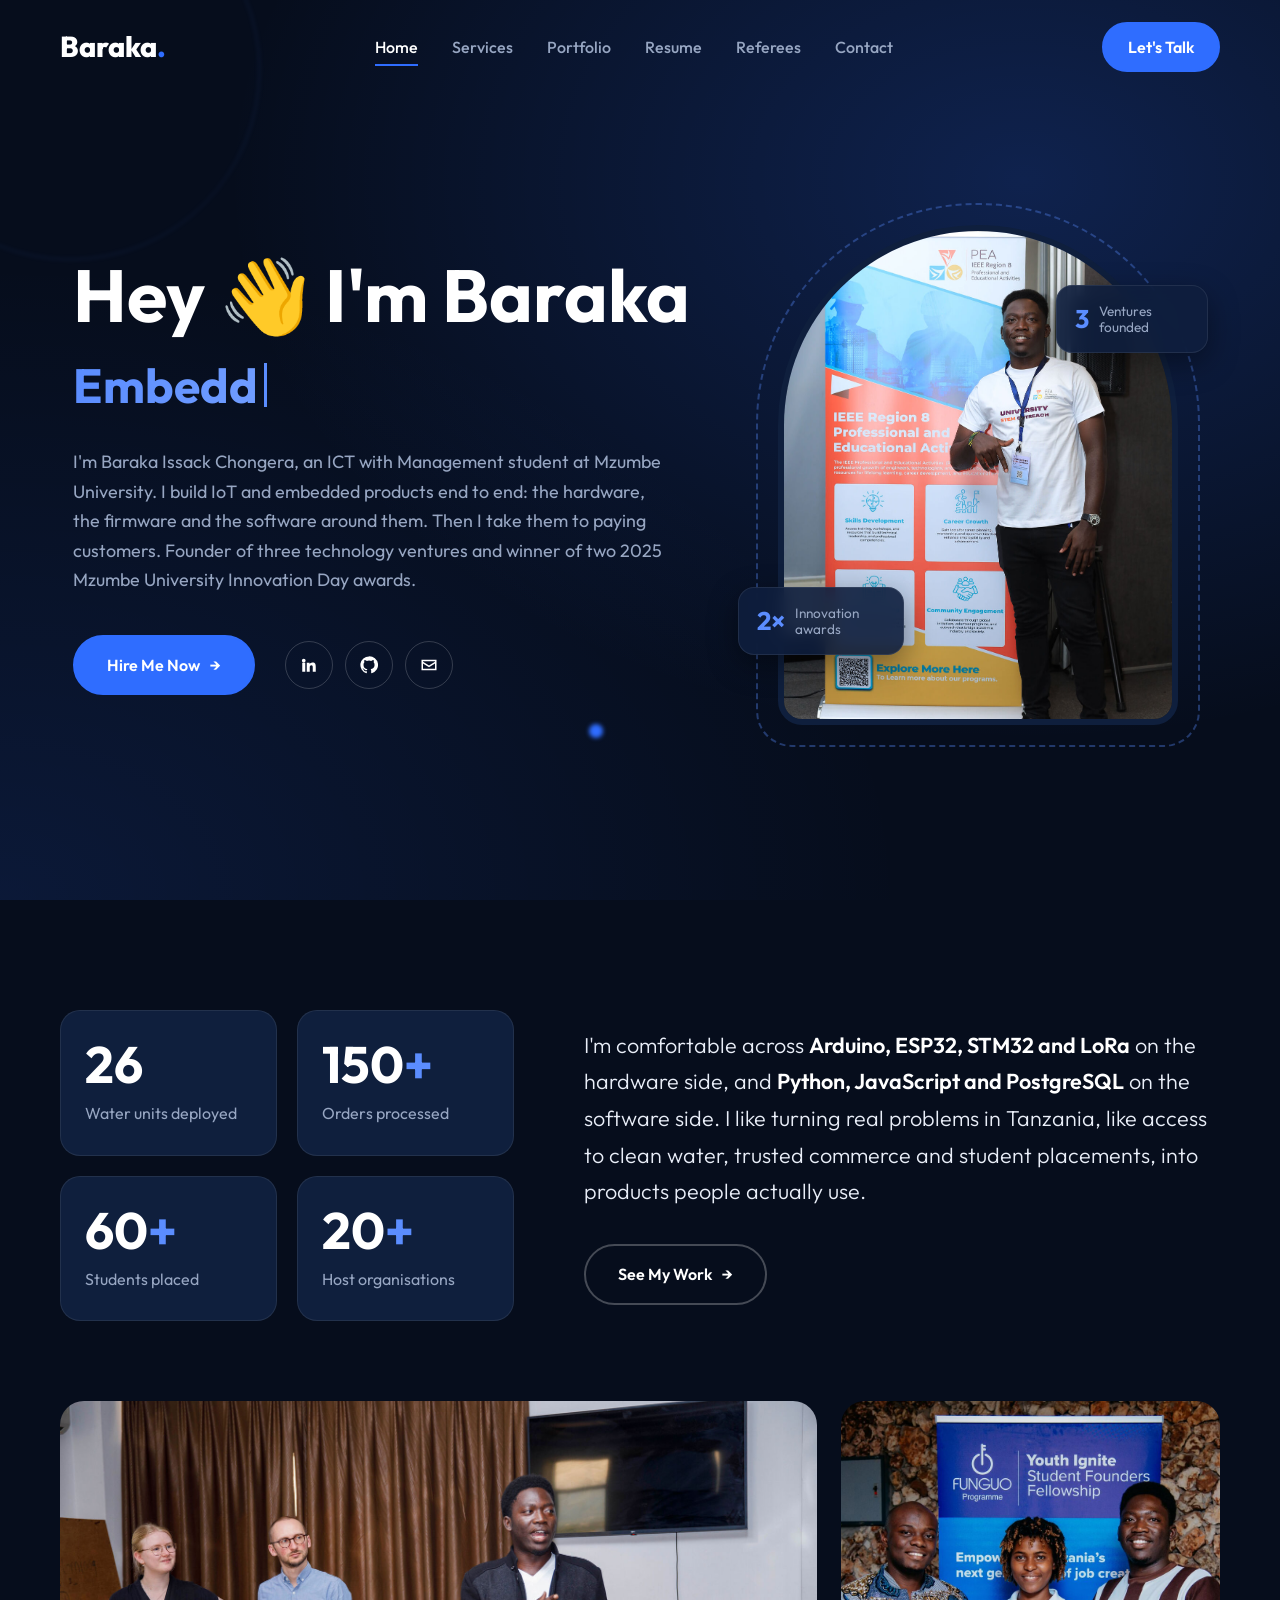
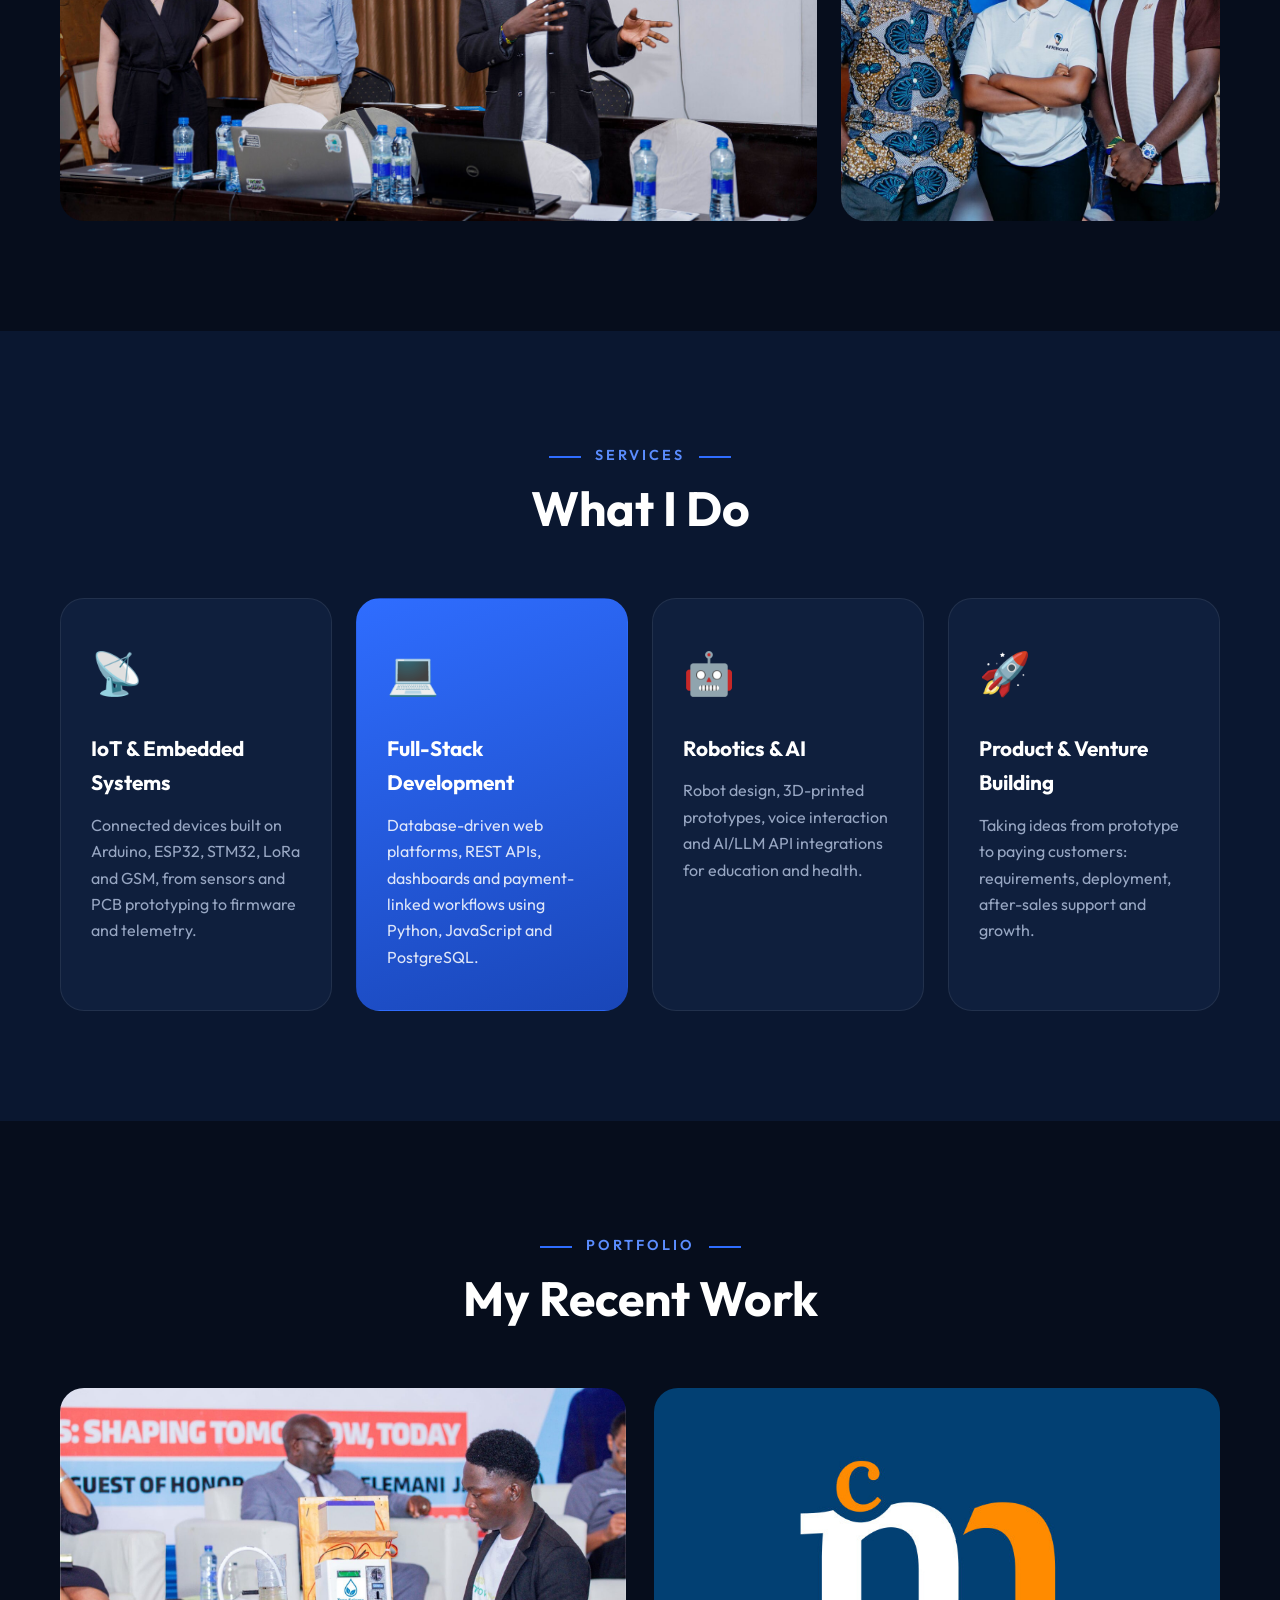
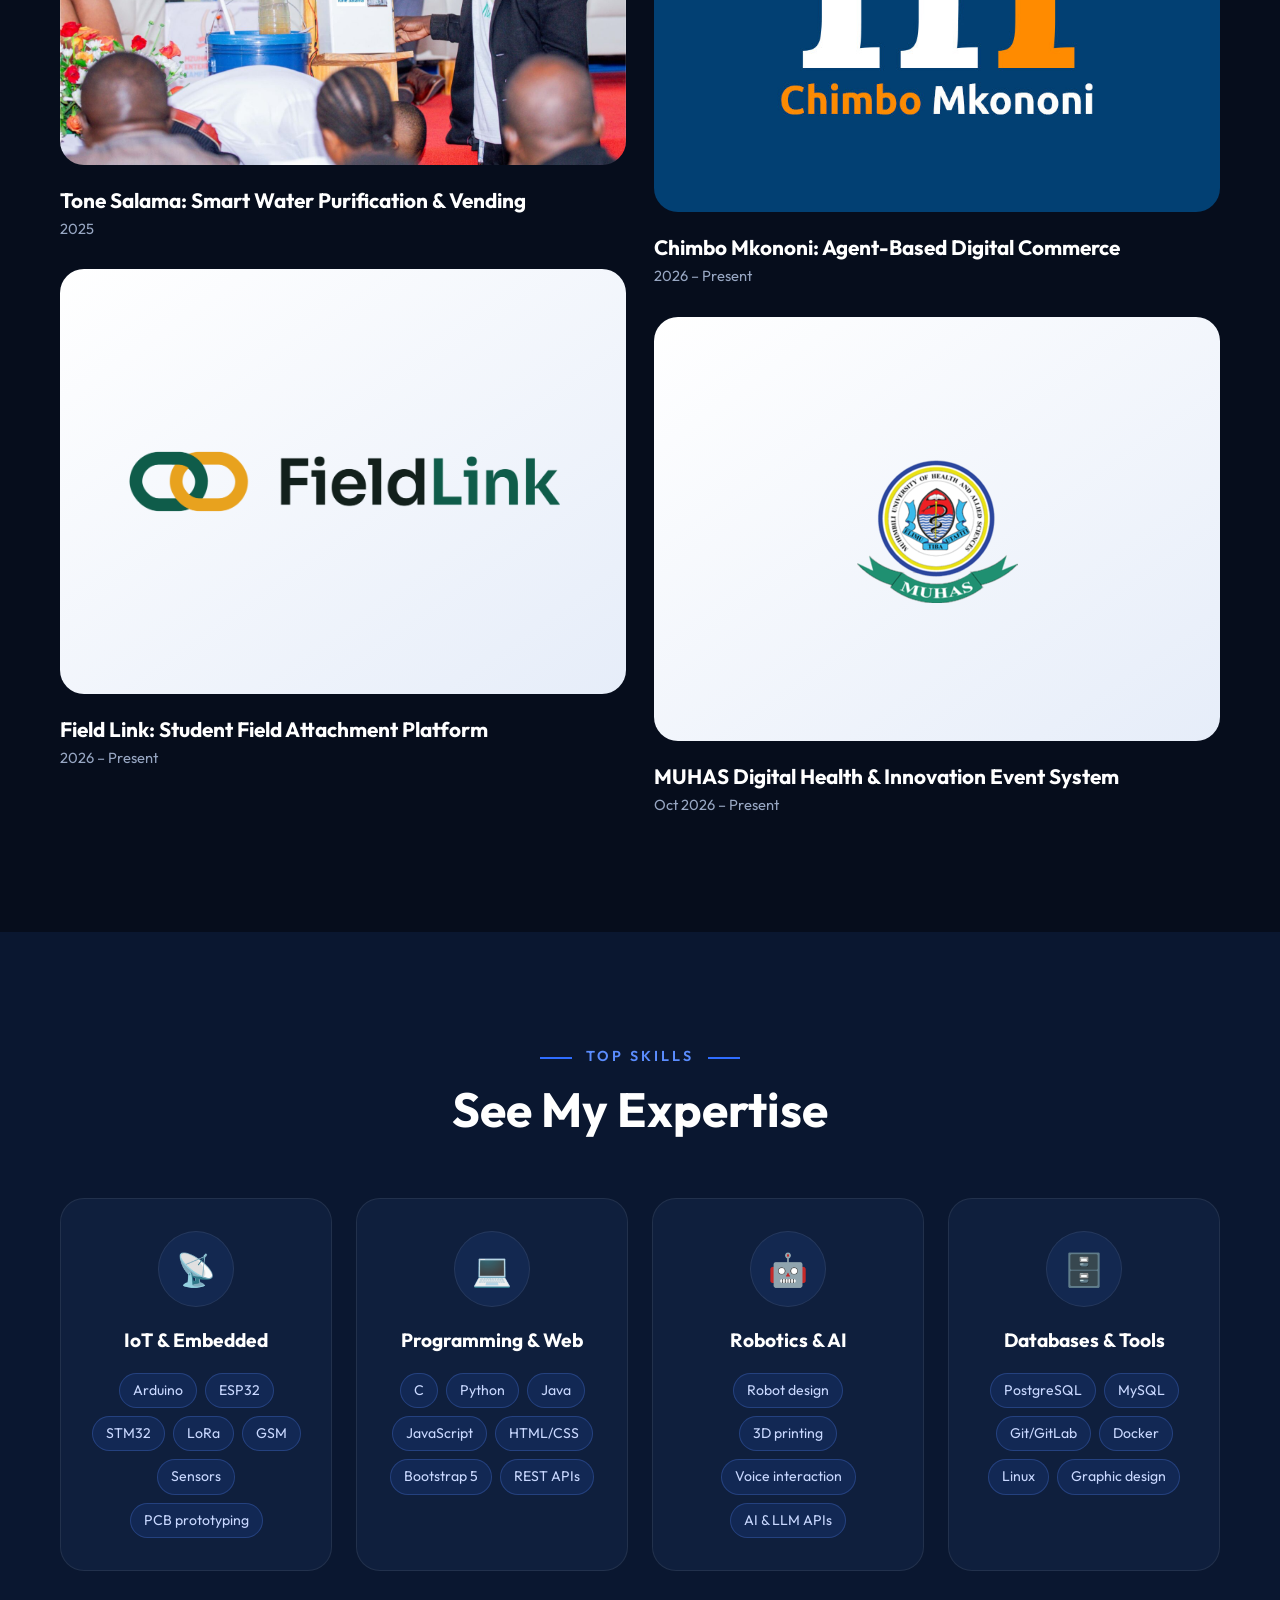
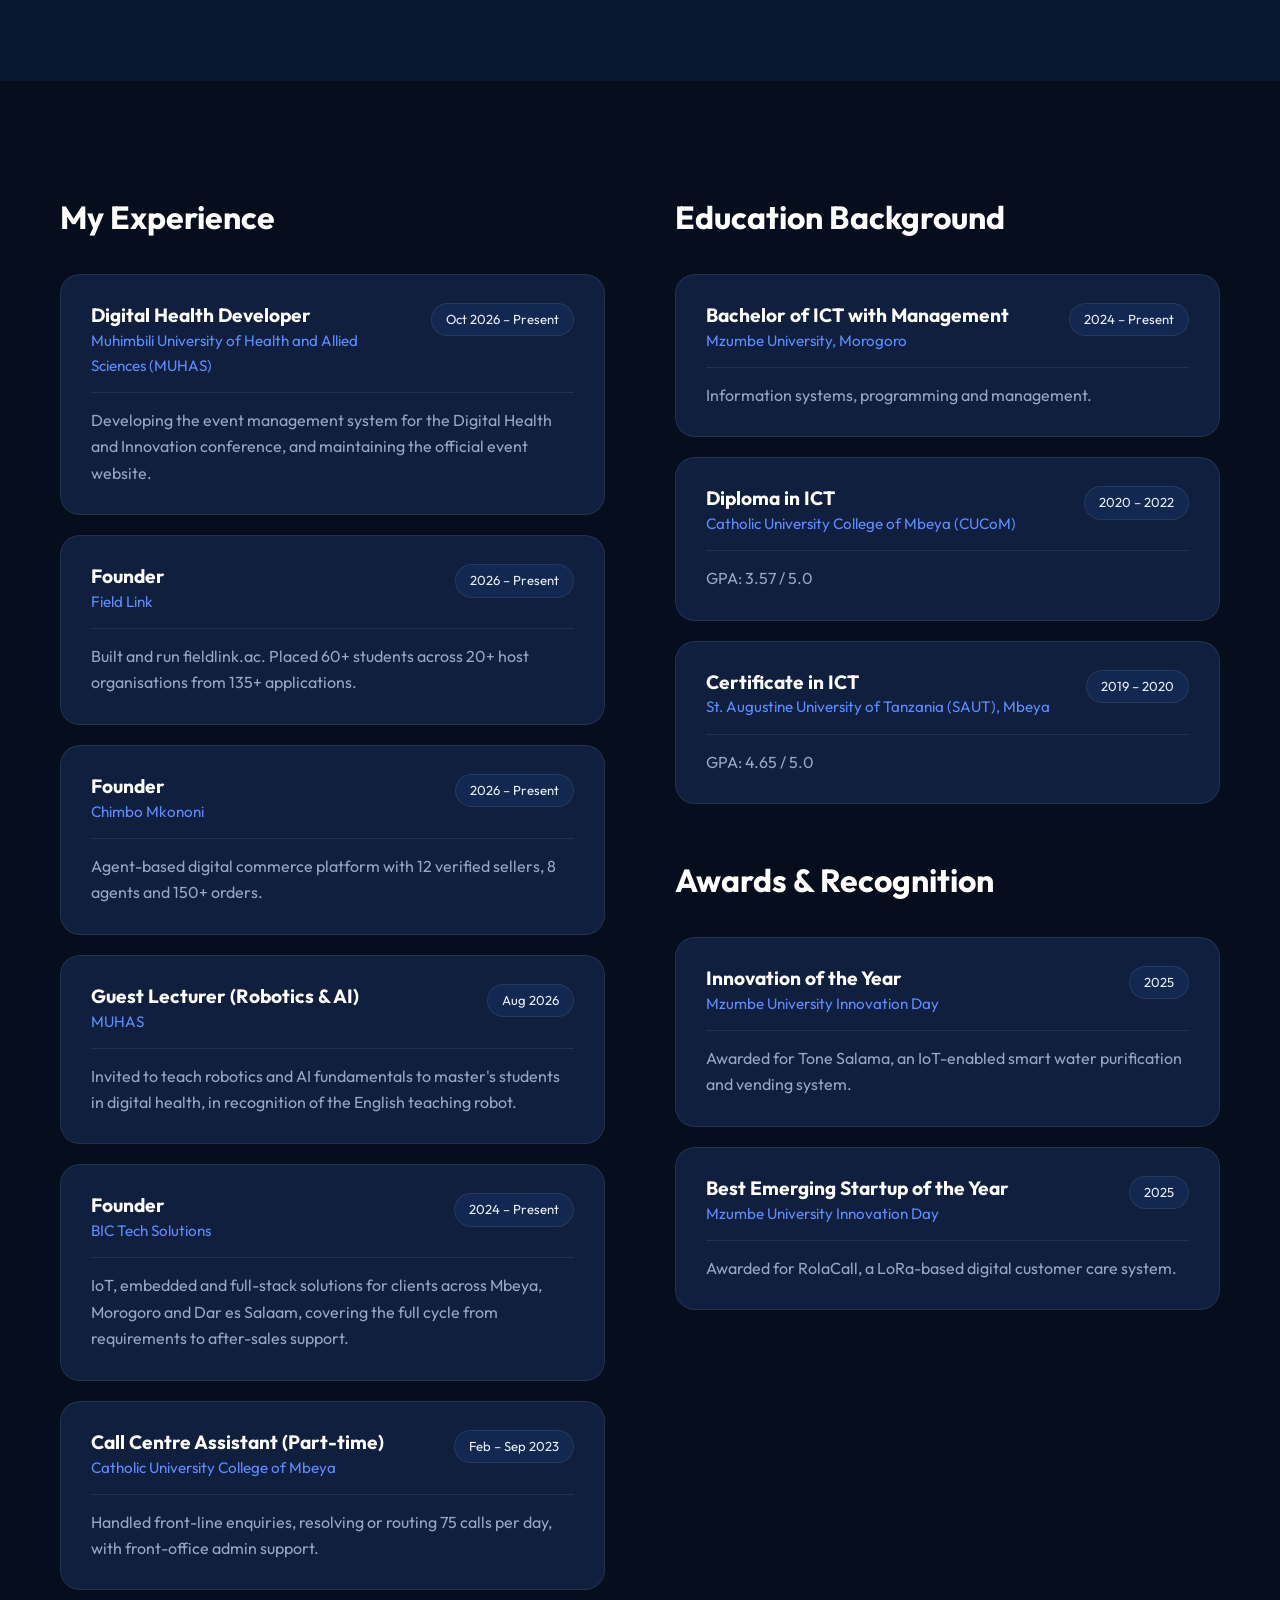
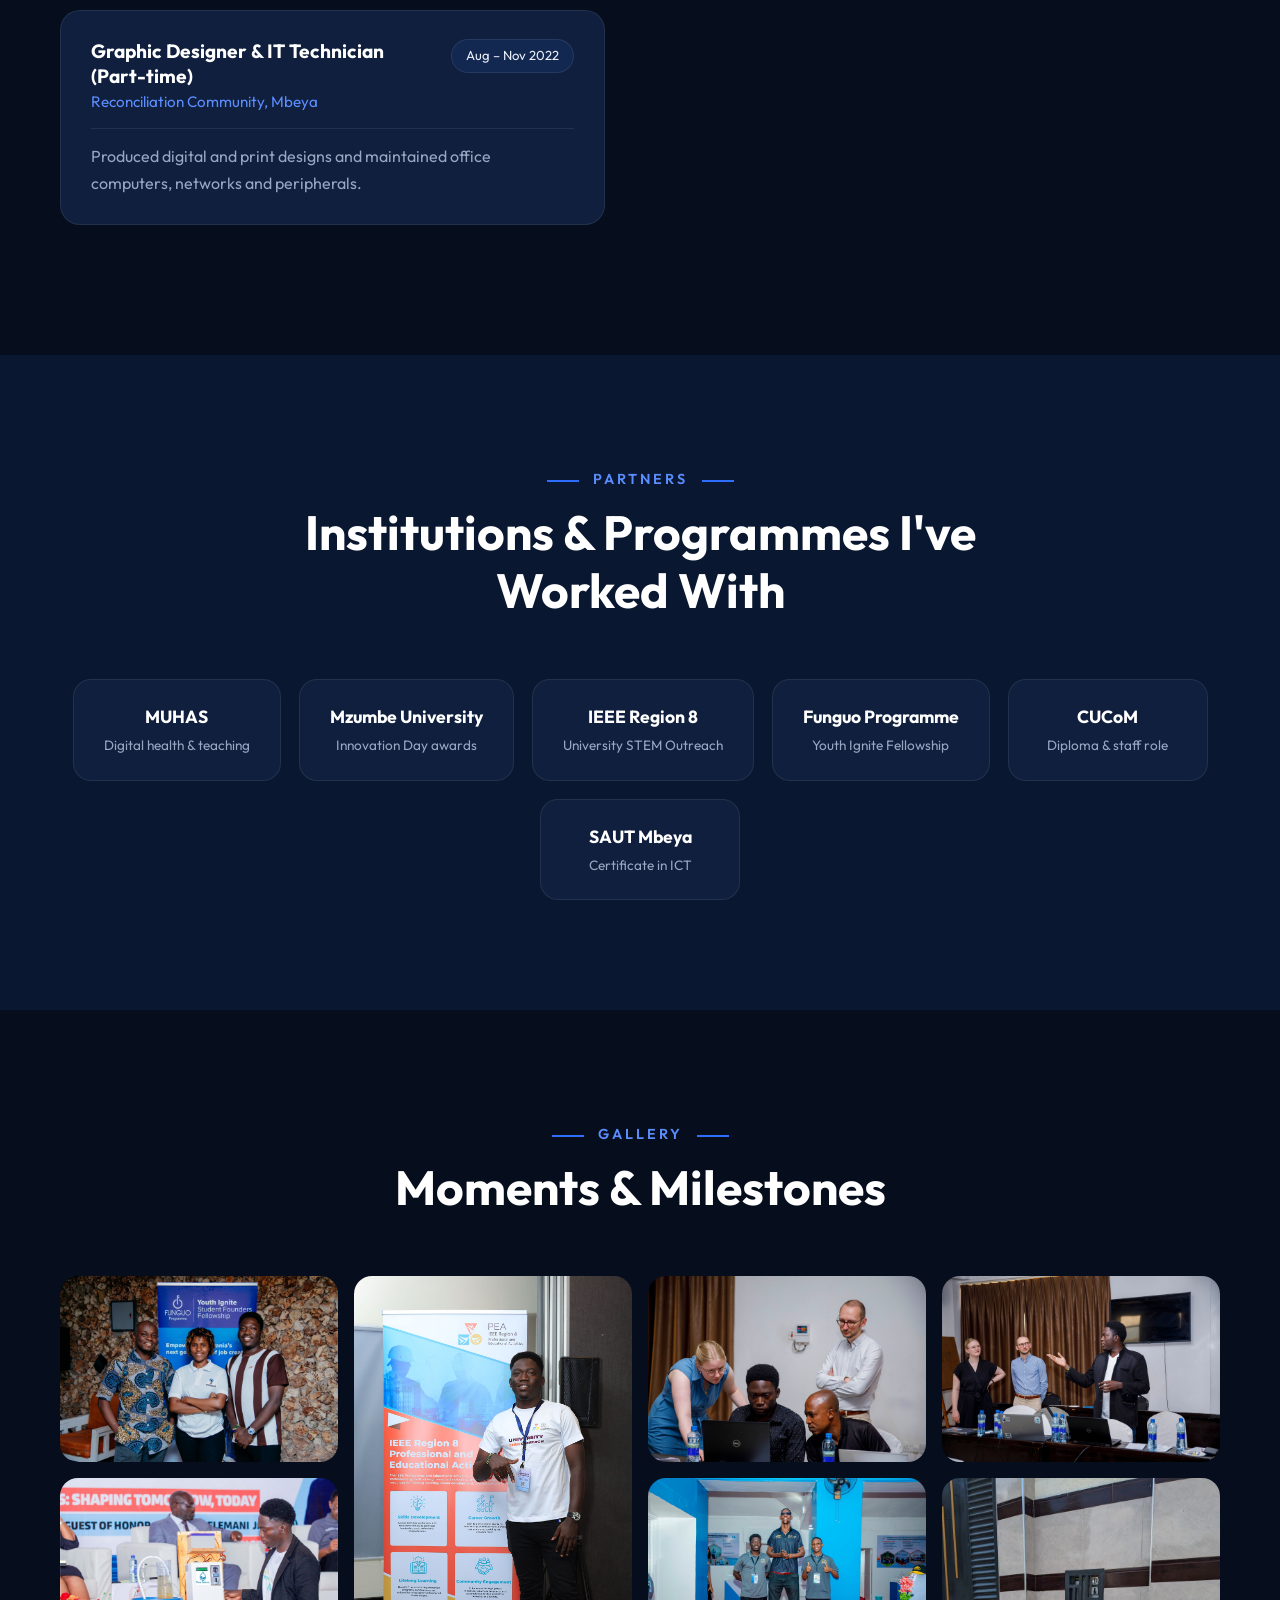
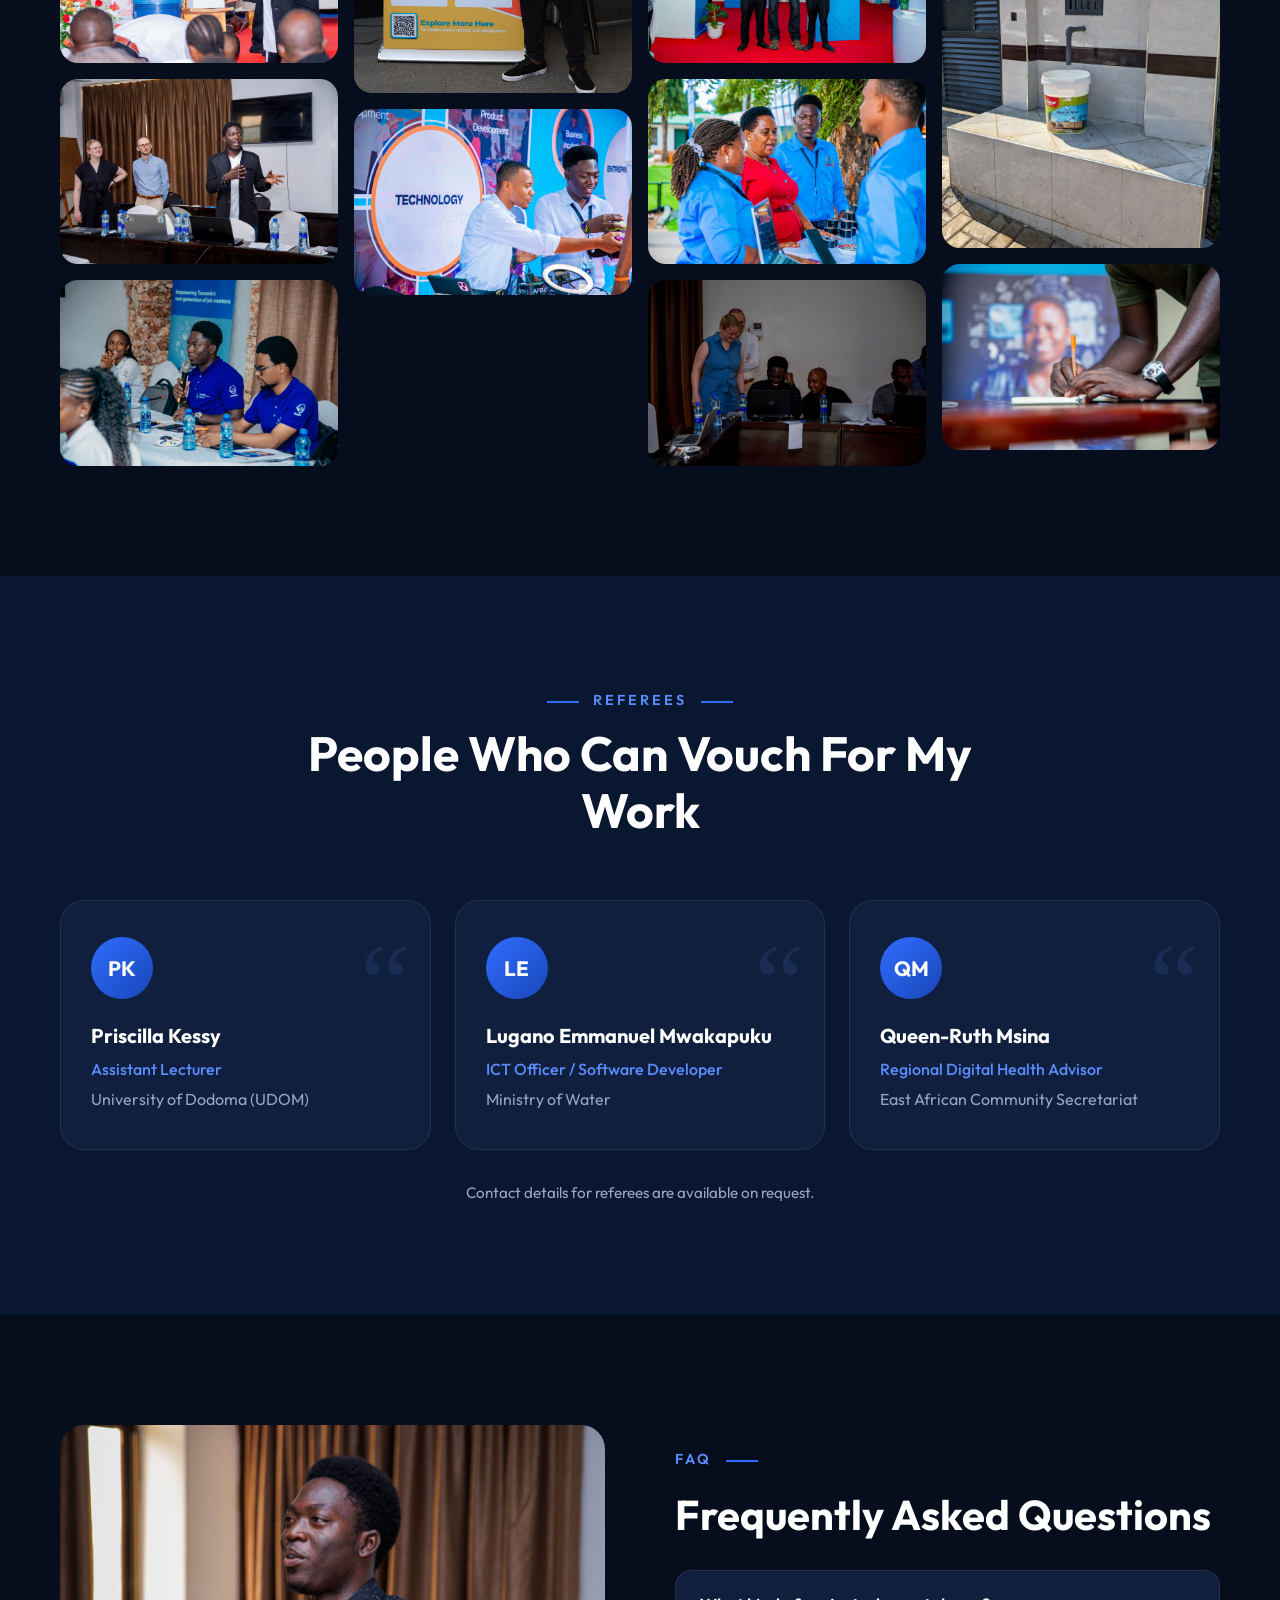
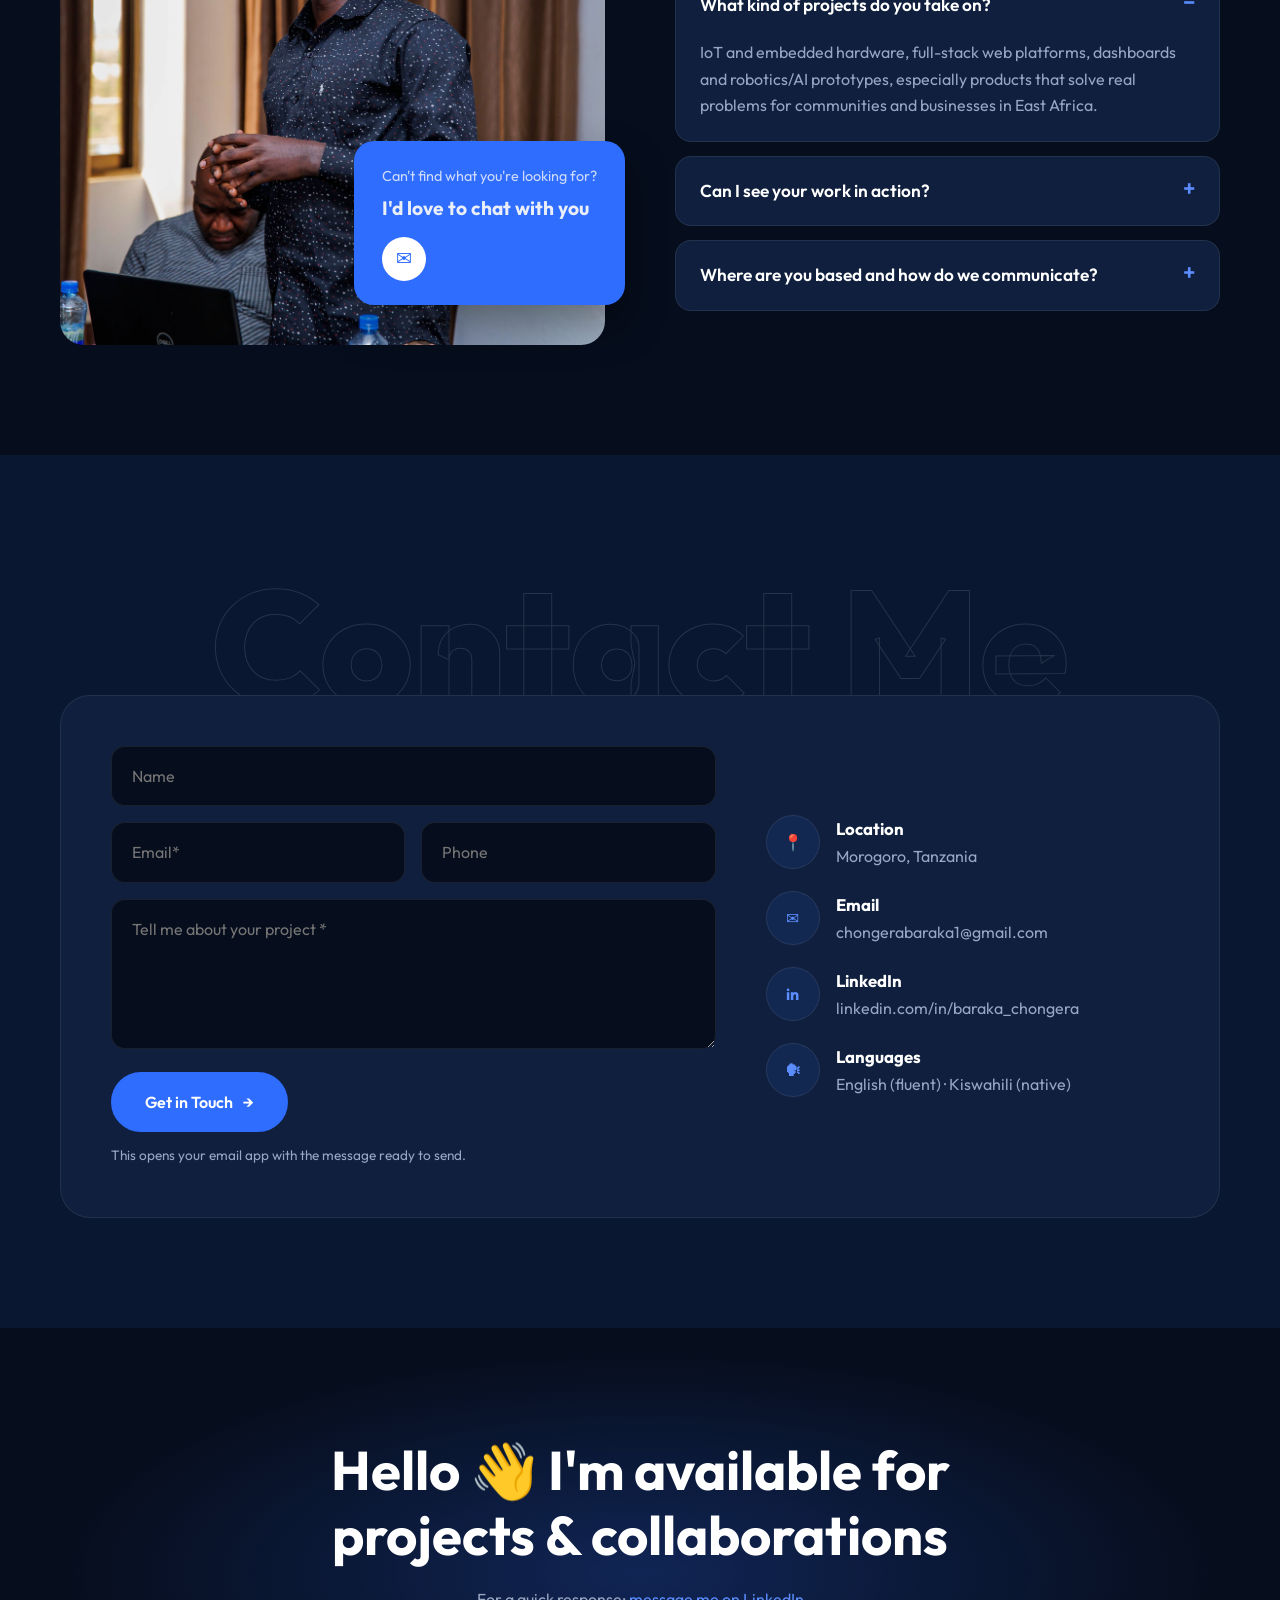
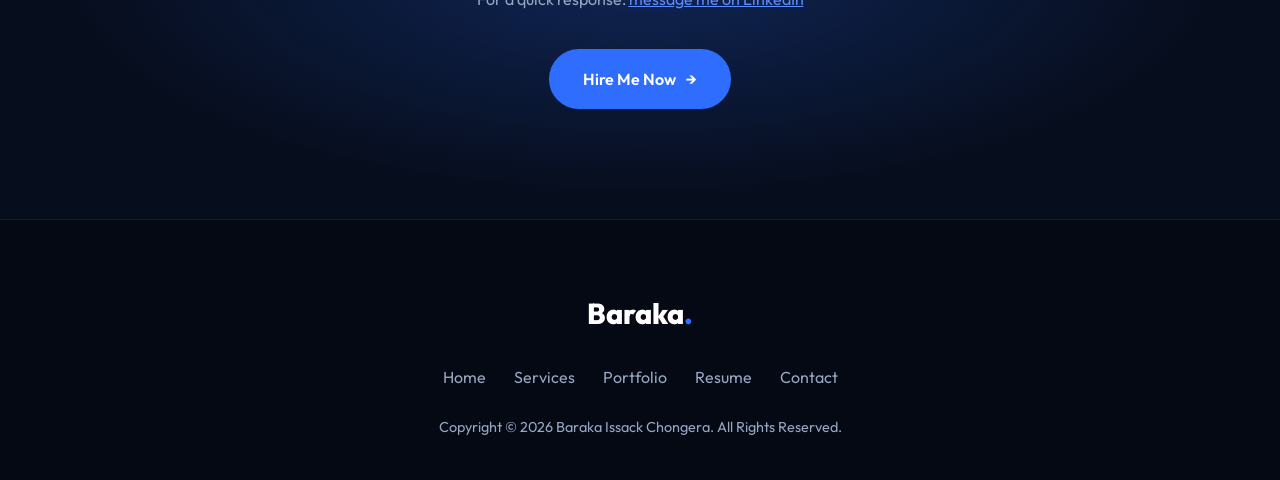
==== commit 7ced208e: "Remove the English teaching robot from the portfolio Drops the project card, its photos and the gall" ====
--- a/index.html
+++ b/index.html
@@ -159,7 +159,7 @@
           <h4 class="sub-title">FAQ</h4>
           <h2 class="faq-title">Frequently Asked Questions</h2>
           <details open><summary>What kind of projects do you take on?</summary><p>IoT and embedded hardware, full-stack web platforms, dashboards and robotics/AI prototypes, especially products that solve real problems for communities and businesses in East Africa.</p></details>
-          <details><summary>Can I see your work in action?</summary><p>Yes. Tone Salama units are deployed in 4 regions, Field Link and Chimbo Mkononi are live platforms, and the English teaching robot has been used in a primary school classroom. See the Portfolio section for links.</p></details>
+          <details><summary>Can I see your work in action?</summary><p>Yes. Tone Salama units are deployed in 4 regions, and Field Link and Chimbo Mkononi are live platforms. See the Portfolio section for links.</p></details>
           <details><summary>Where are you based and how do we communicate?</summary><p>I'm based in Morogoro, Tanzania, and work with clients in Mbeya, Morogoro and Dar es Salaam. I communicate in English and Kiswahili by email, LinkedIn or WhatsApp.</p></details>
         </div>
       </div>
--- a/style.css
+++ b/style.css
@@ -96,7 +96,7 @@
 .service p{color:var(--muted)}.service:hover p,.service.active p{color:rgba(255,255,255,.85)}
 
 /* Portfolio */
-.portfolio{columns:3 320px;column-gap:28px}
+.portfolio{columns:2 340px;column-gap:28px}
 .pf-item{break-inside:avoid;margin-bottom:28px;cursor:pointer}
 .pf-thumb{position:relative;border-radius:24px;overflow:hidden;background:var(--card)}
 .pf-thumb img{width:100%;transition:transform .6s}
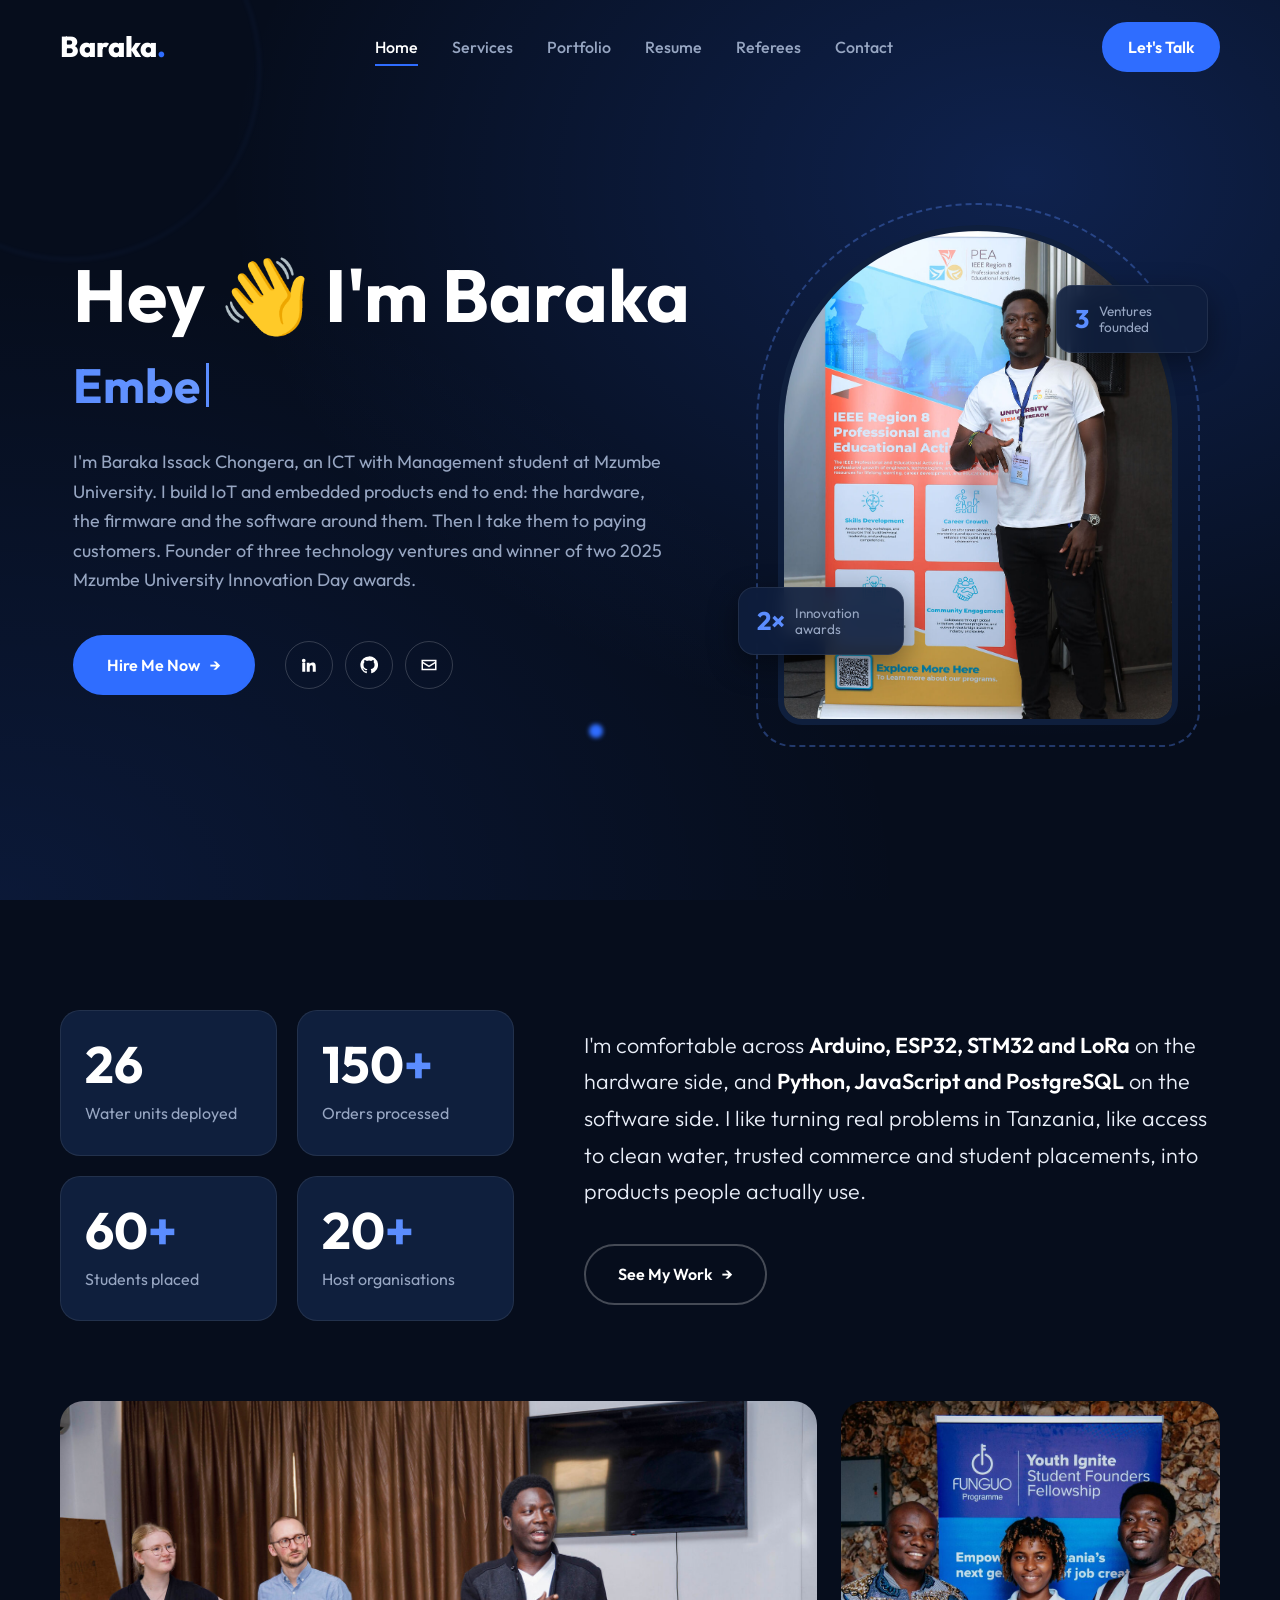
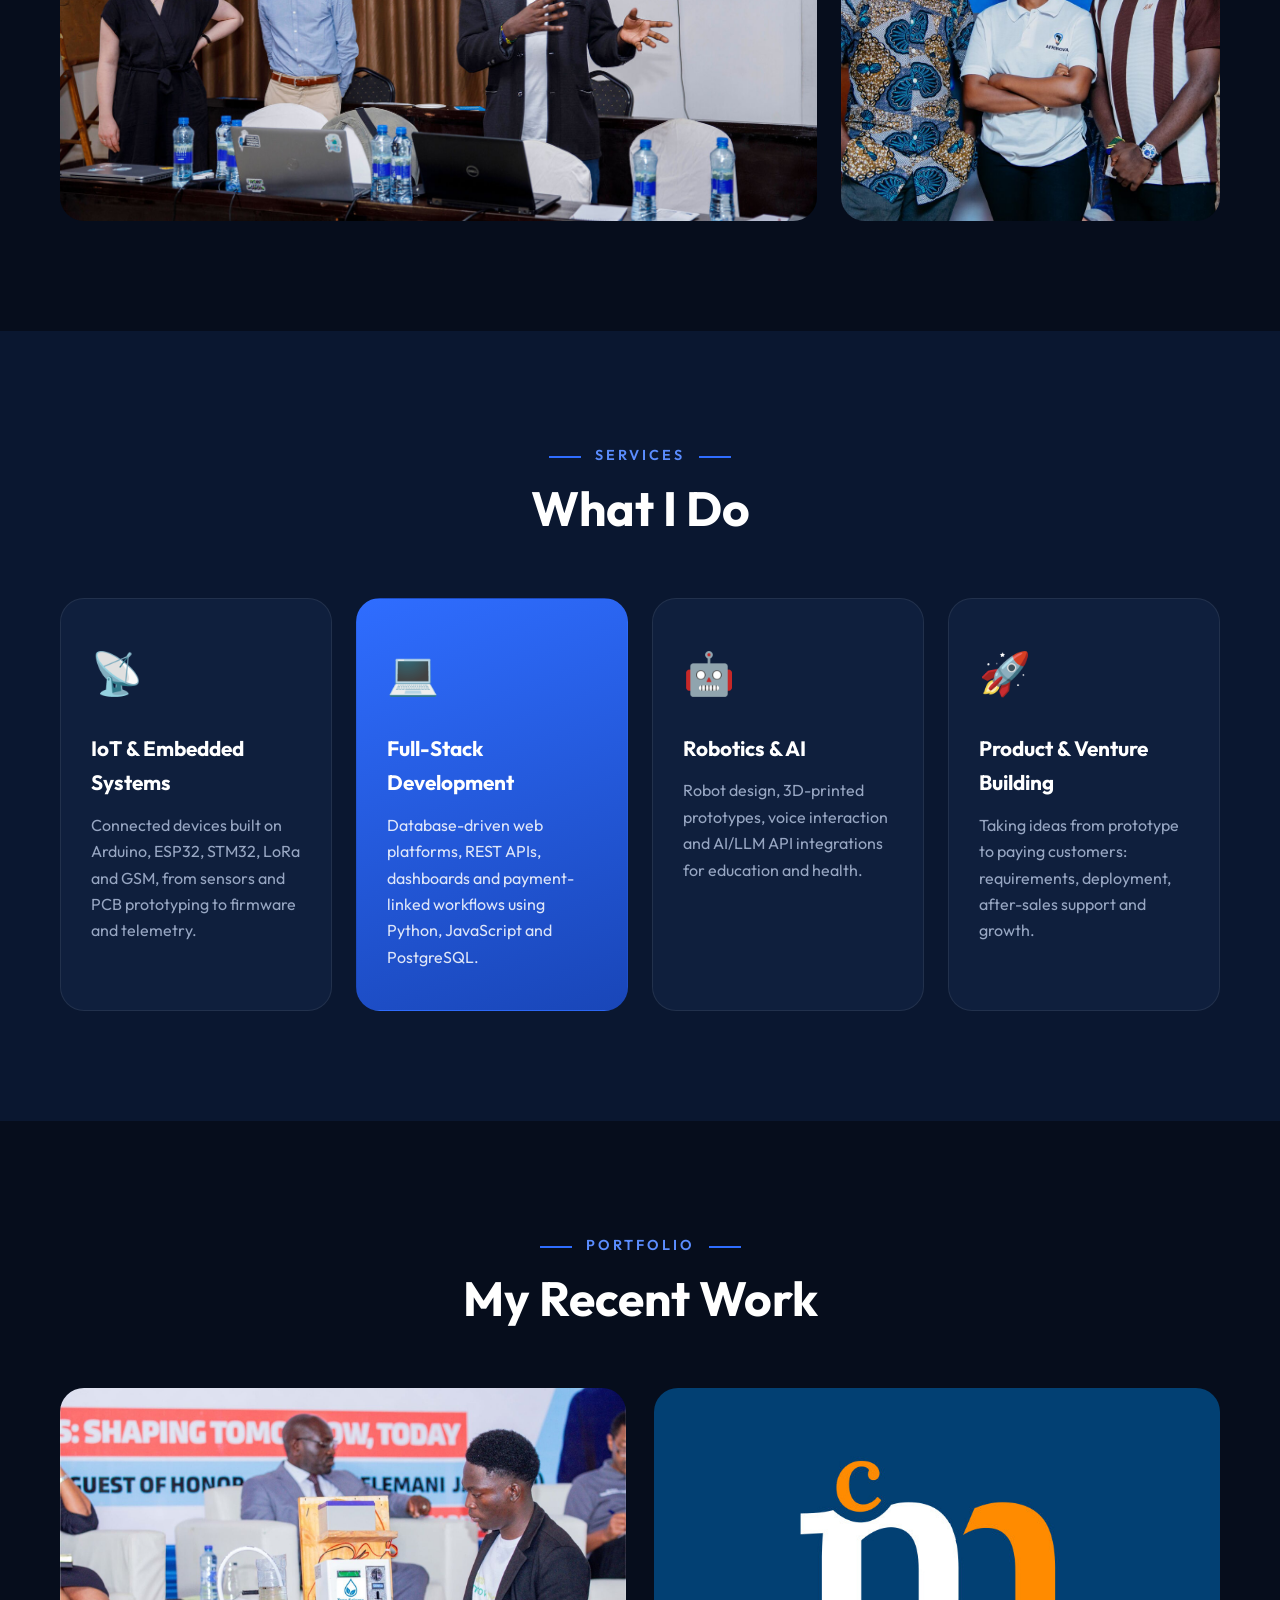
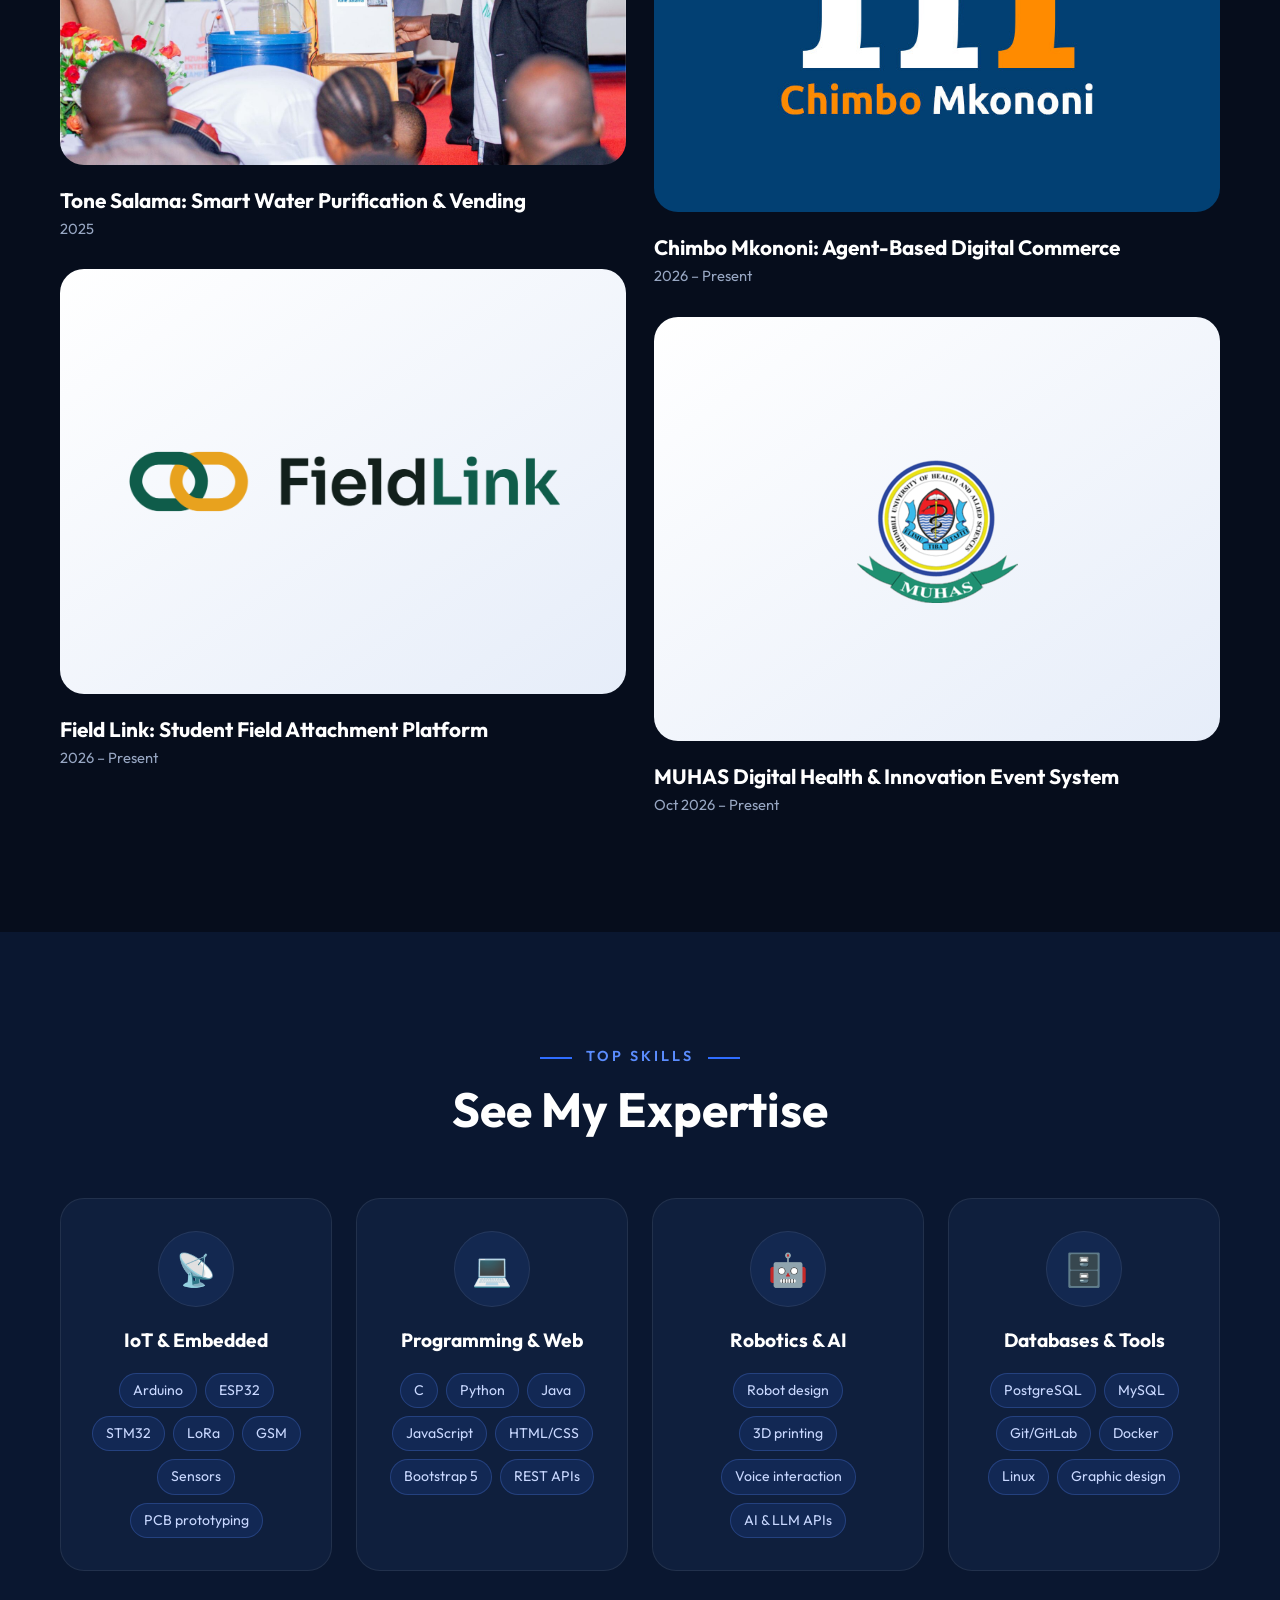
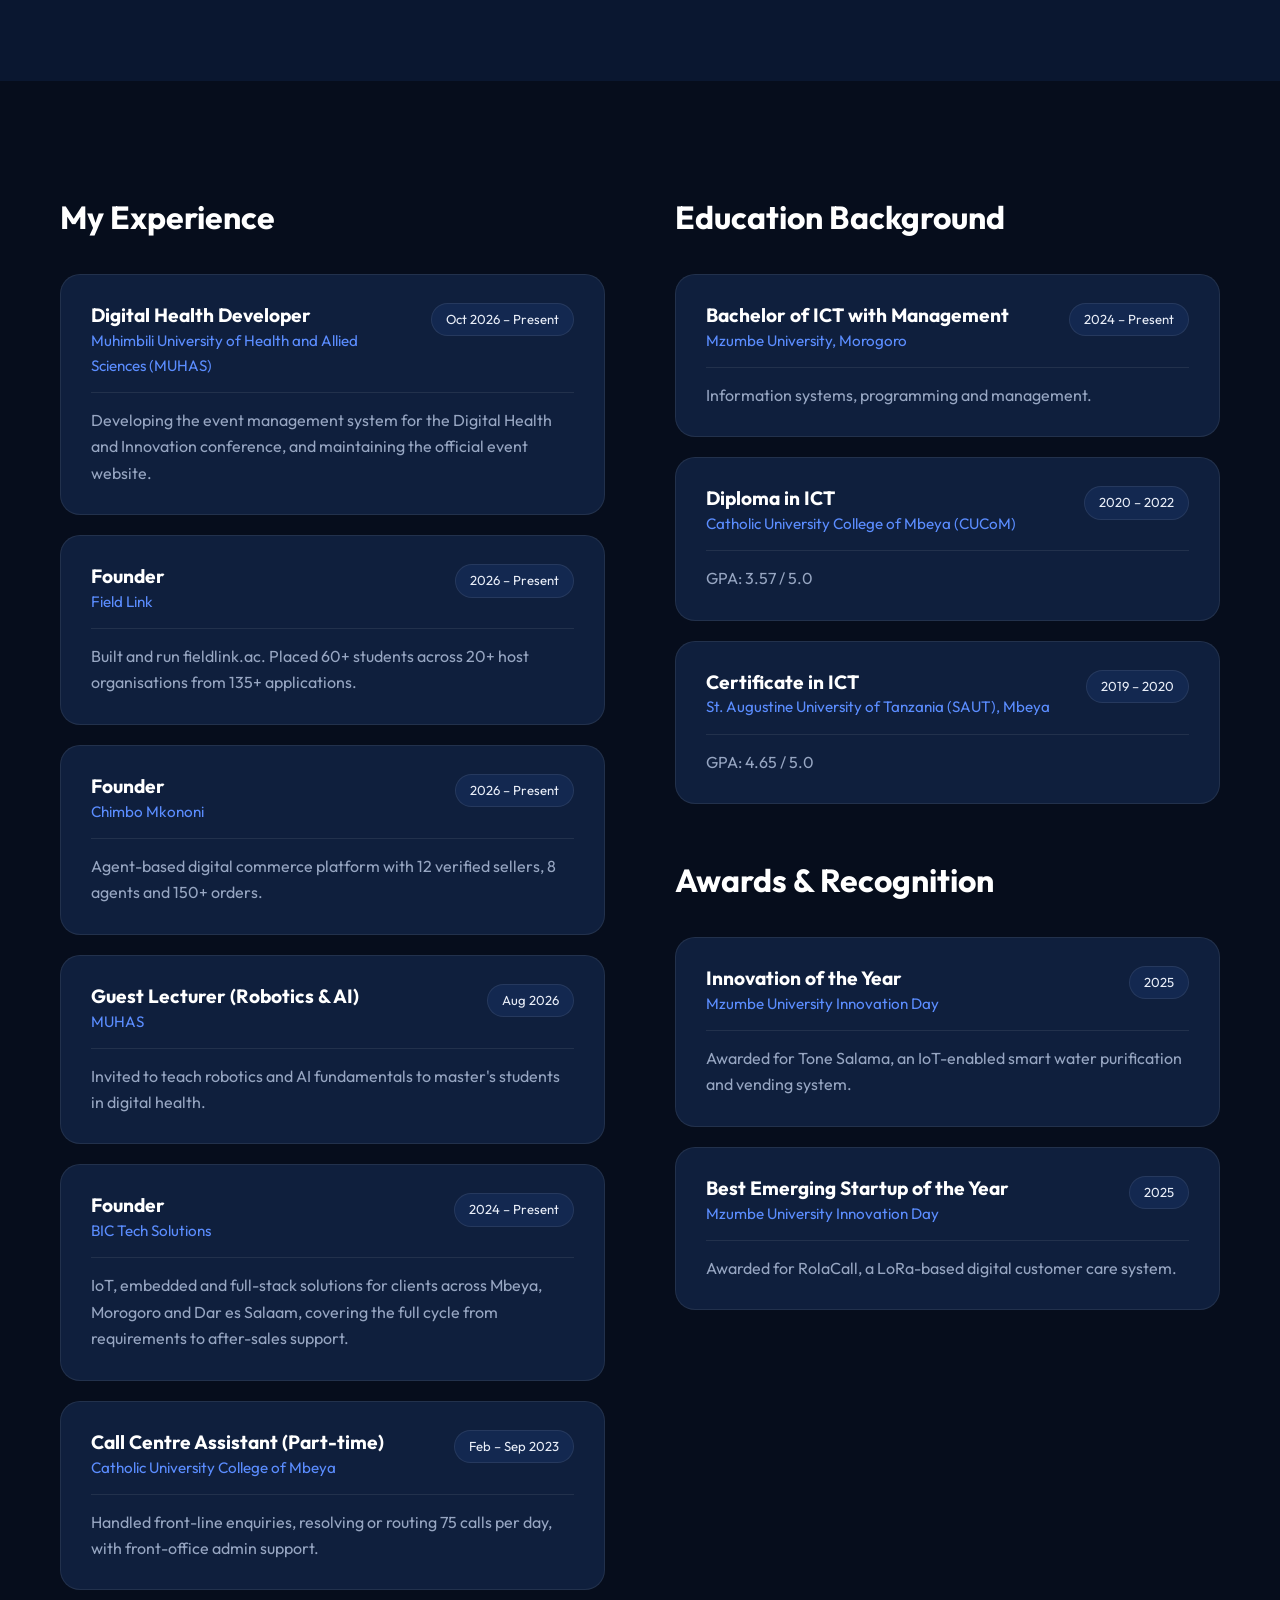
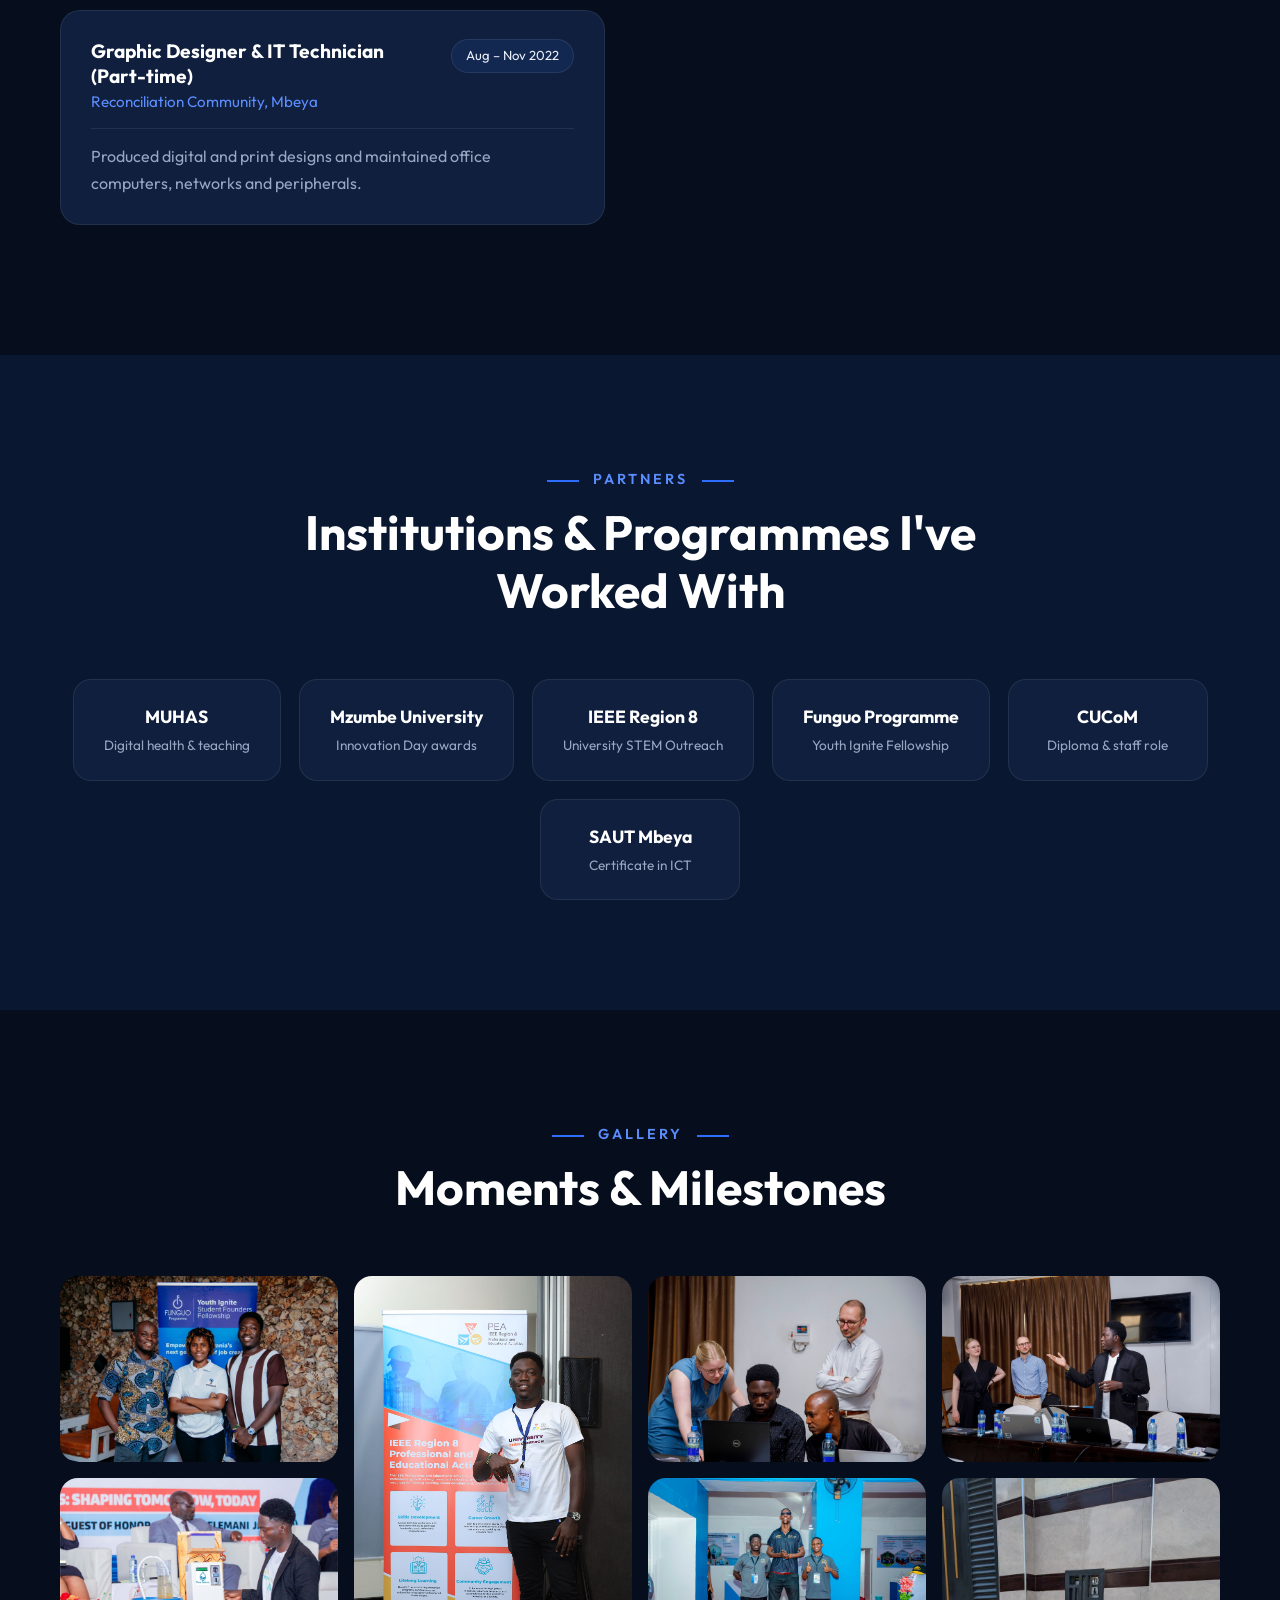
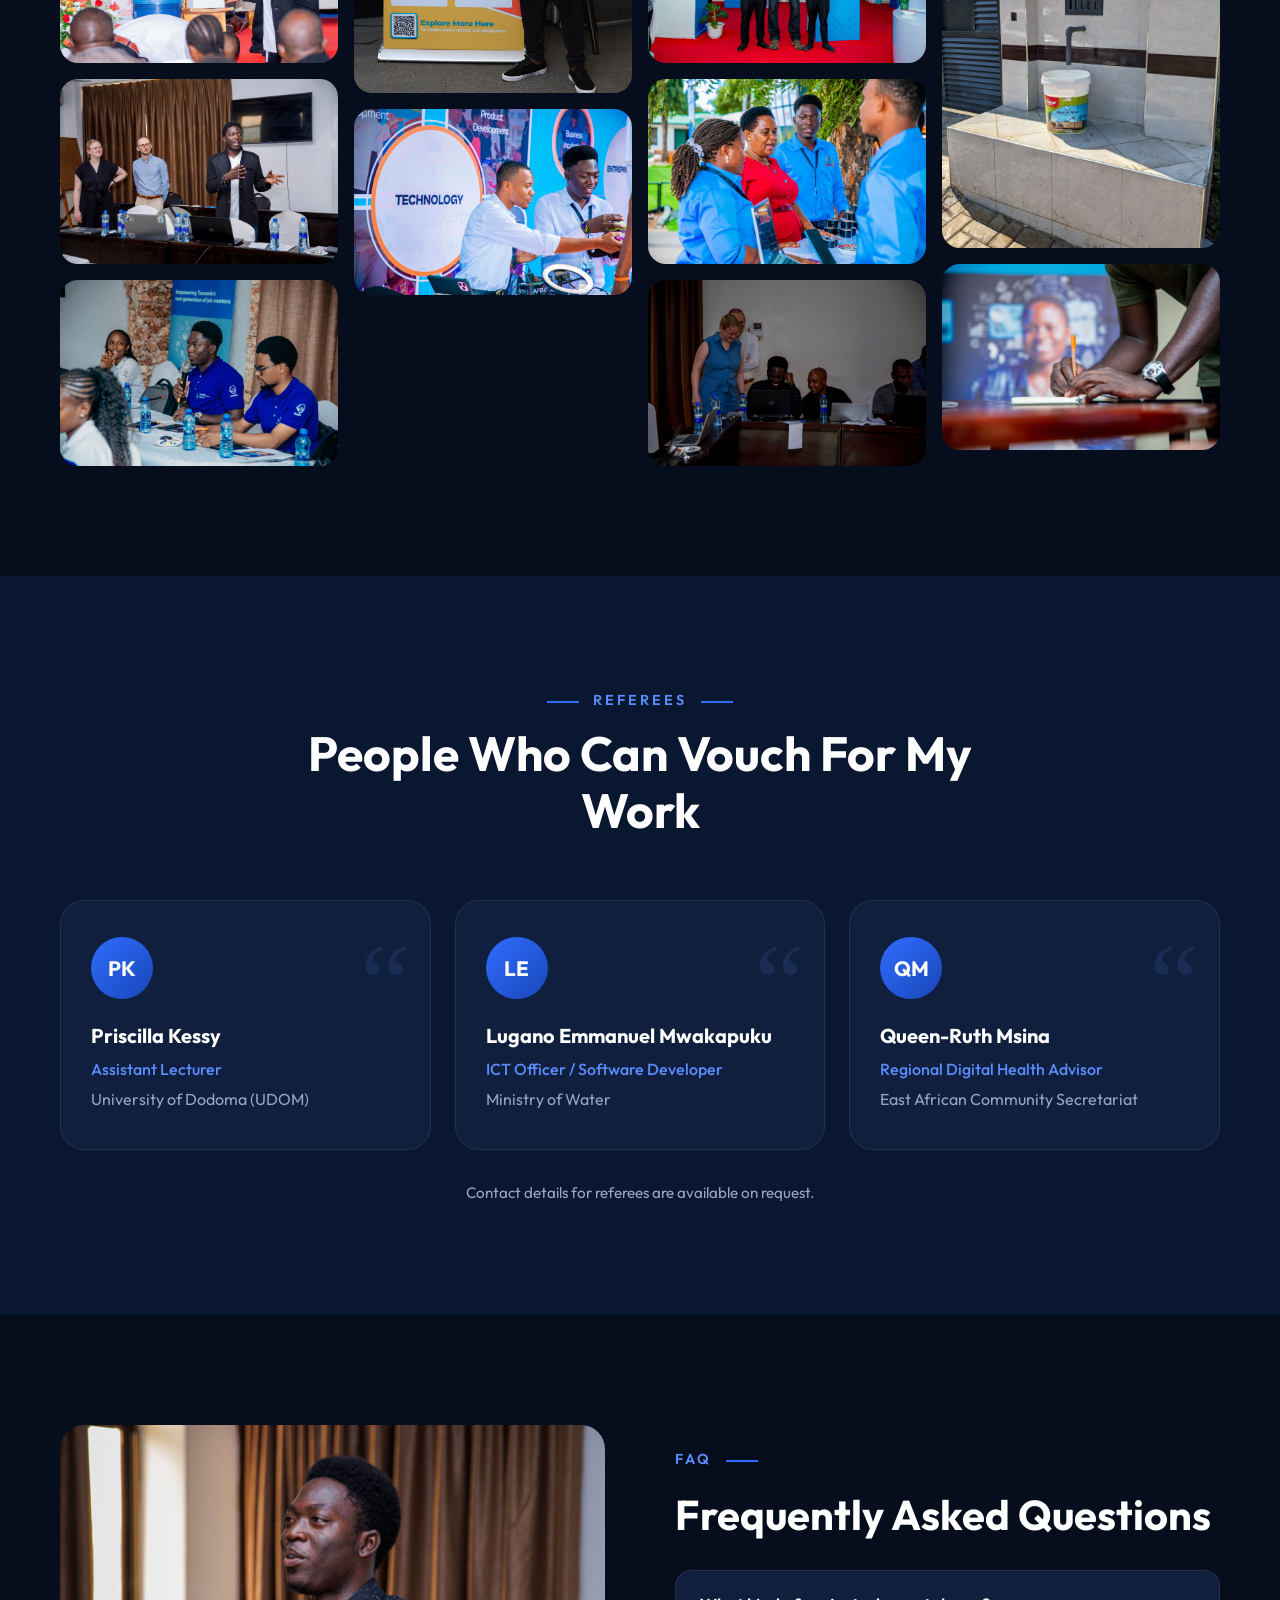
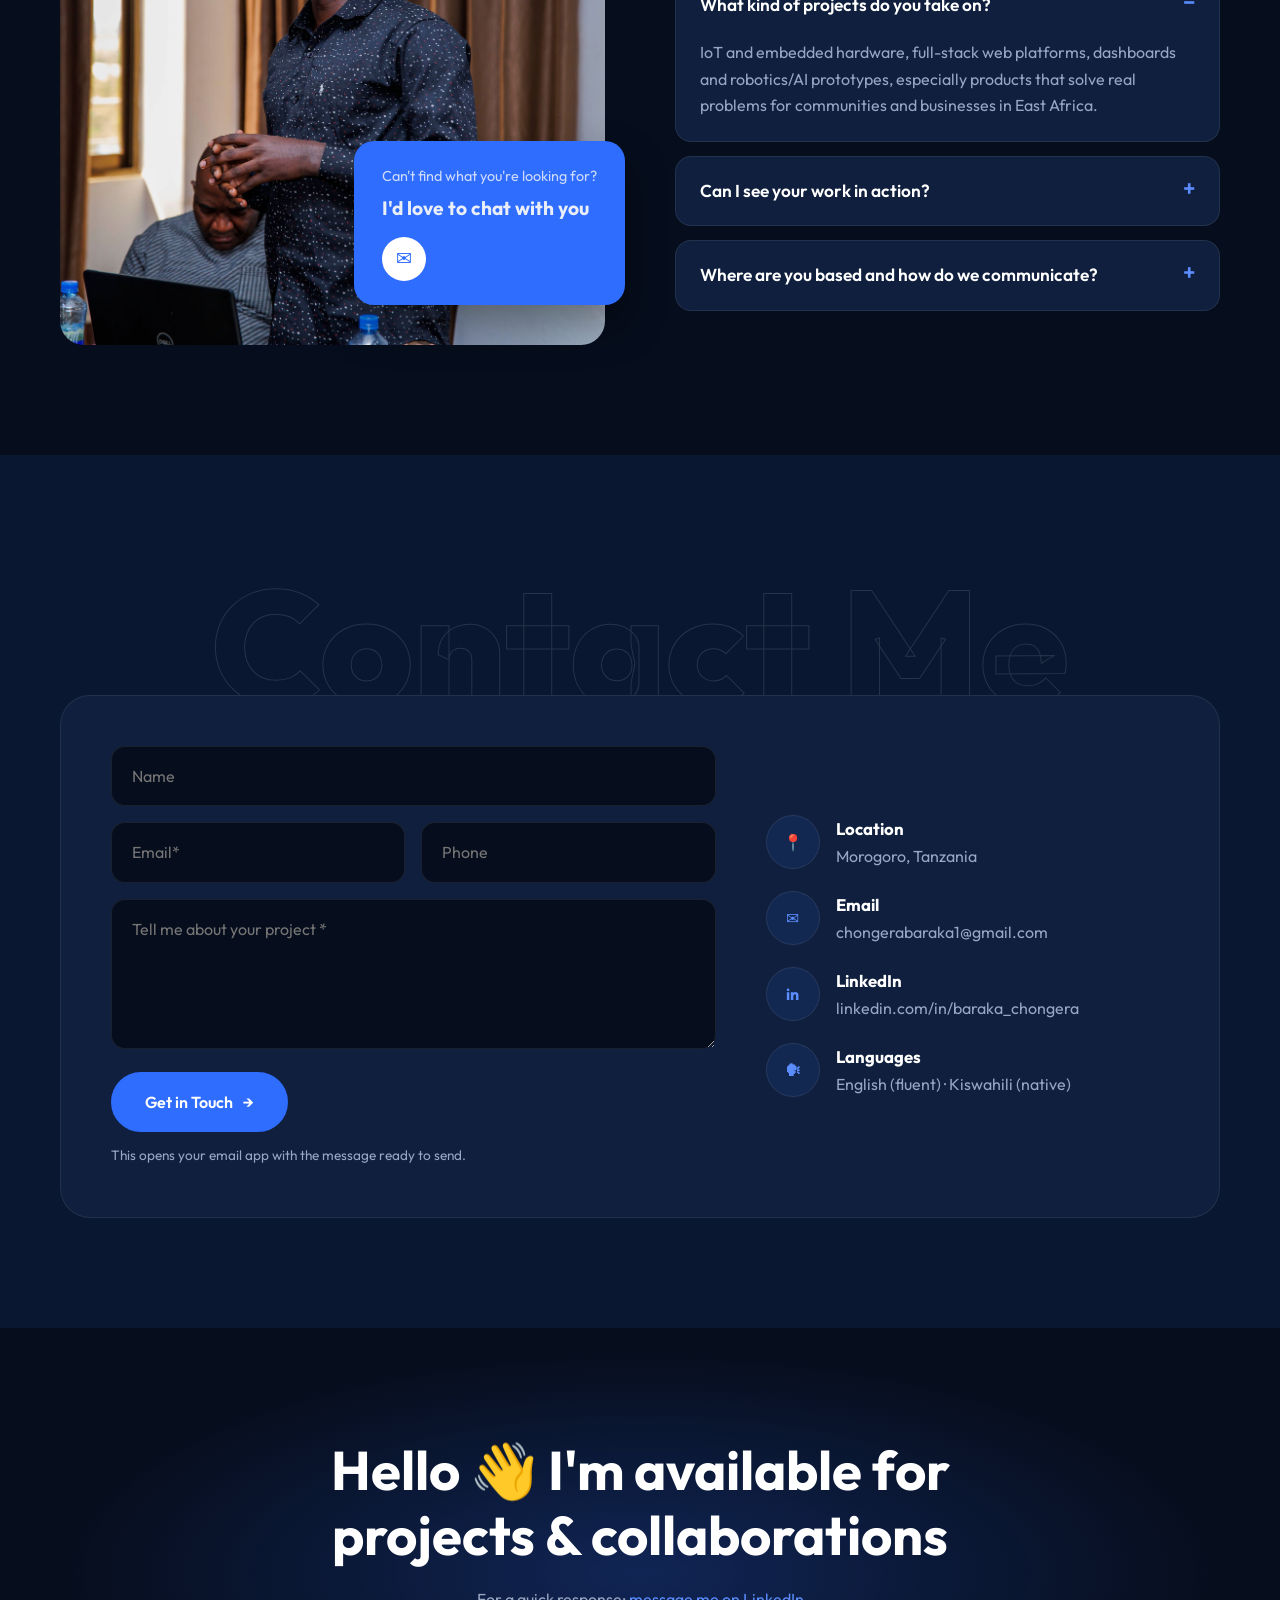
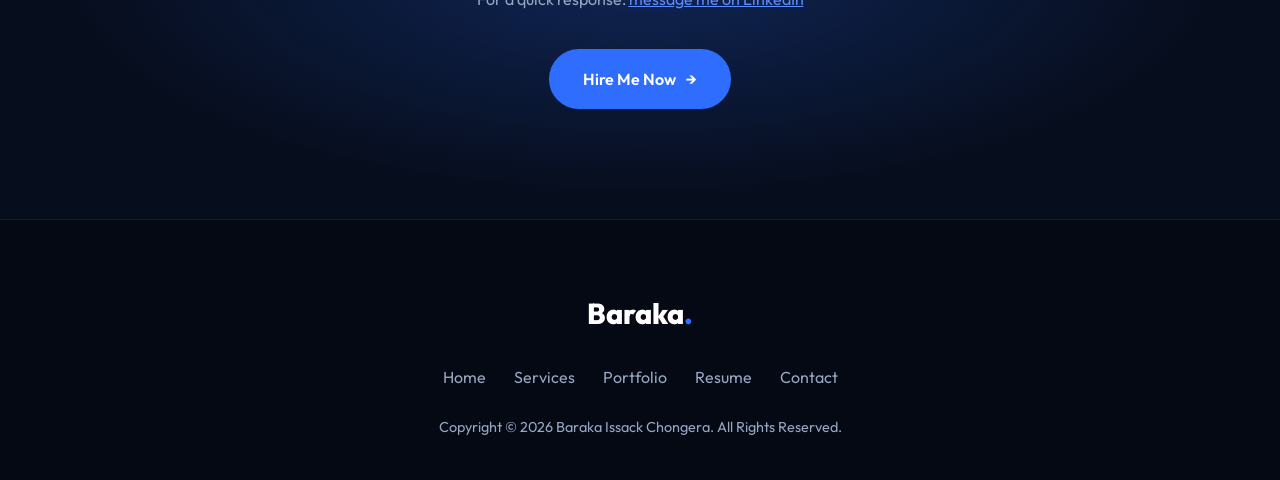
==== commit d1a17e1d: "Remove last robot mention and force browsers to load the updated files Co-Authored-By: Claude Opus 5" ====
--- a/index.html
+++ b/index.html
@@ -7,7 +7,7 @@
   <meta name="description" content="Baraka Issack Chongera: IoT and embedded systems engineer, full-stack developer and technology entrepreneur from Tanzania.">
   <link rel="preconnect" href="https://fonts.googleapis.com">
   <link href="https://fonts.googleapis.com/css2?family=Outfit:wght@300;400;500;600;700;800&display=swap" rel="stylesheet">
-  <link rel="stylesheet" href="style.css">
+  <link rel="stylesheet" href="style.css?v=3">
 </head>
 <body>
 
@@ -219,6 +219,6 @@
   <!-- Lightbox -->
   <div class="lightbox" id="lightbox" hidden><button class="modal-close" aria-label="Close">×</button><img alt=""><p class="caption"></p></div>
 
-  <script src="script.js"></script>
+  <script src="script.js?v=3"></script>
 </body>
 </html>
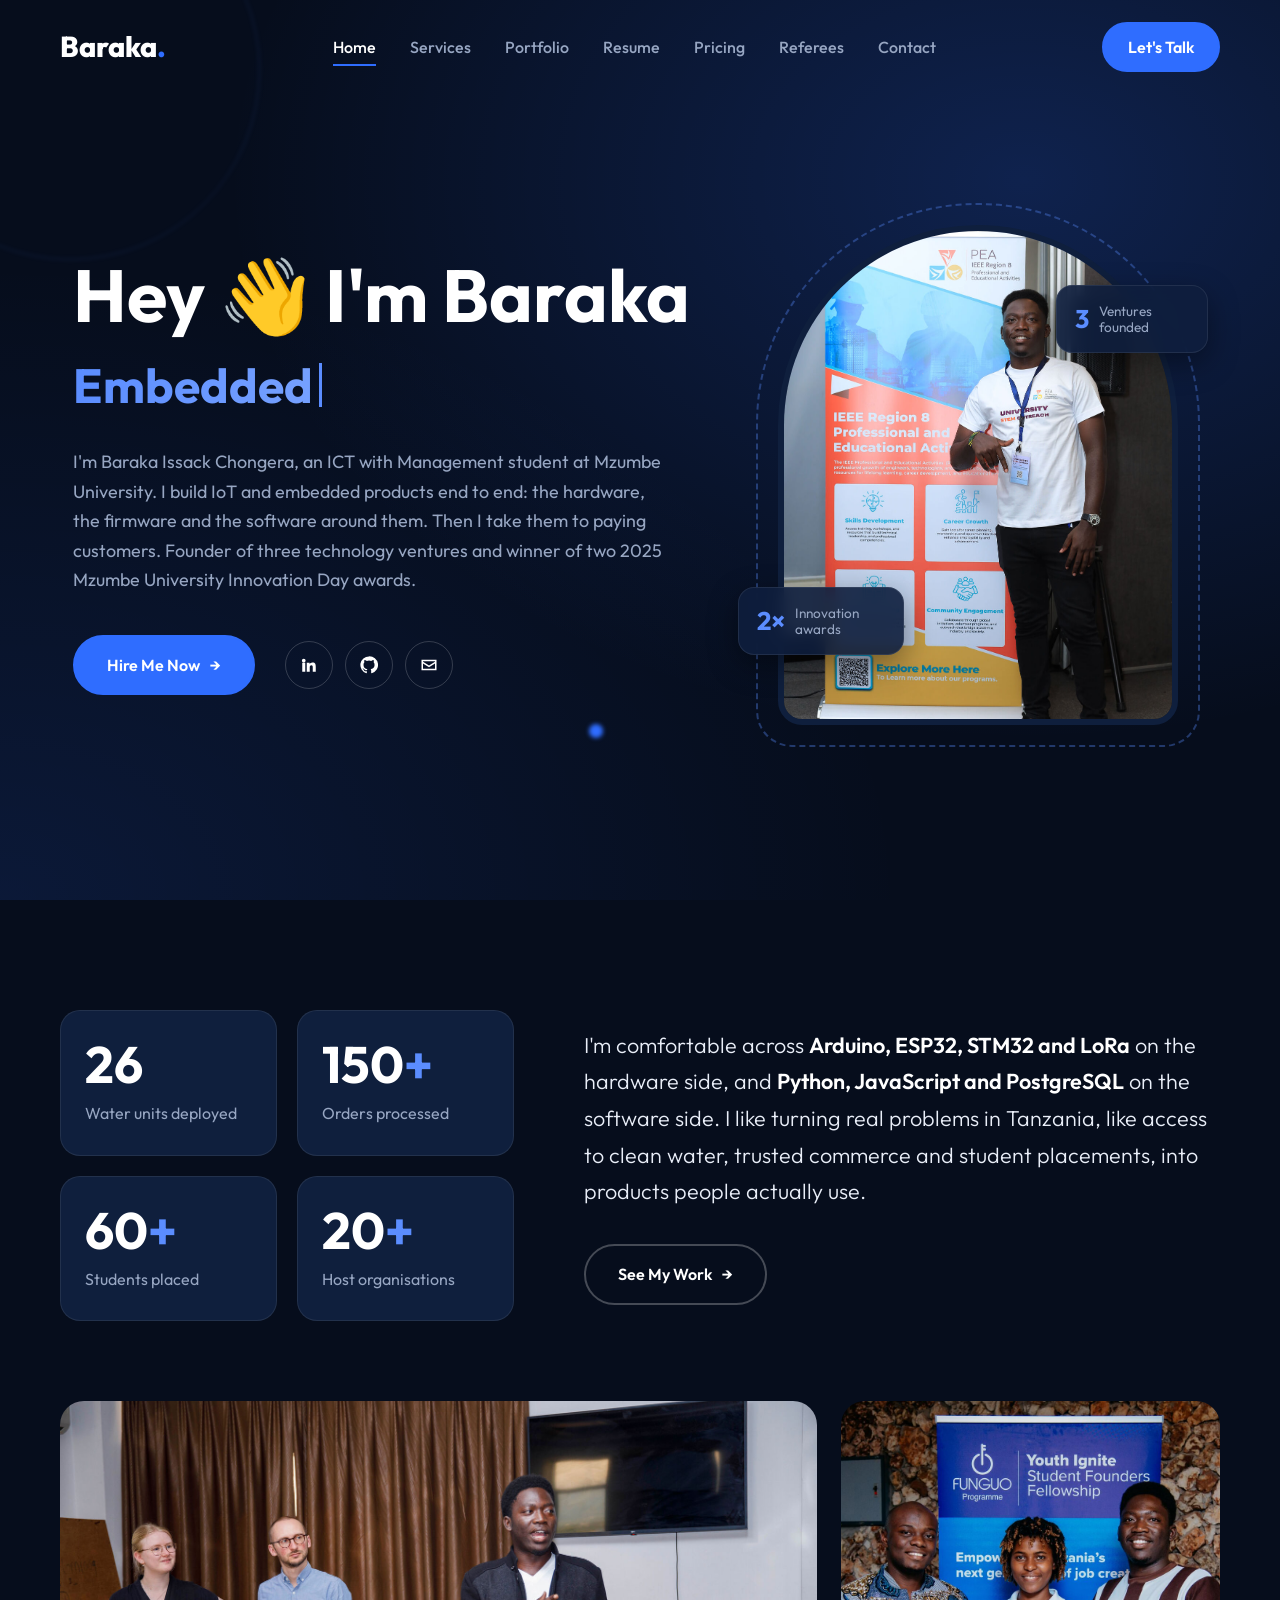
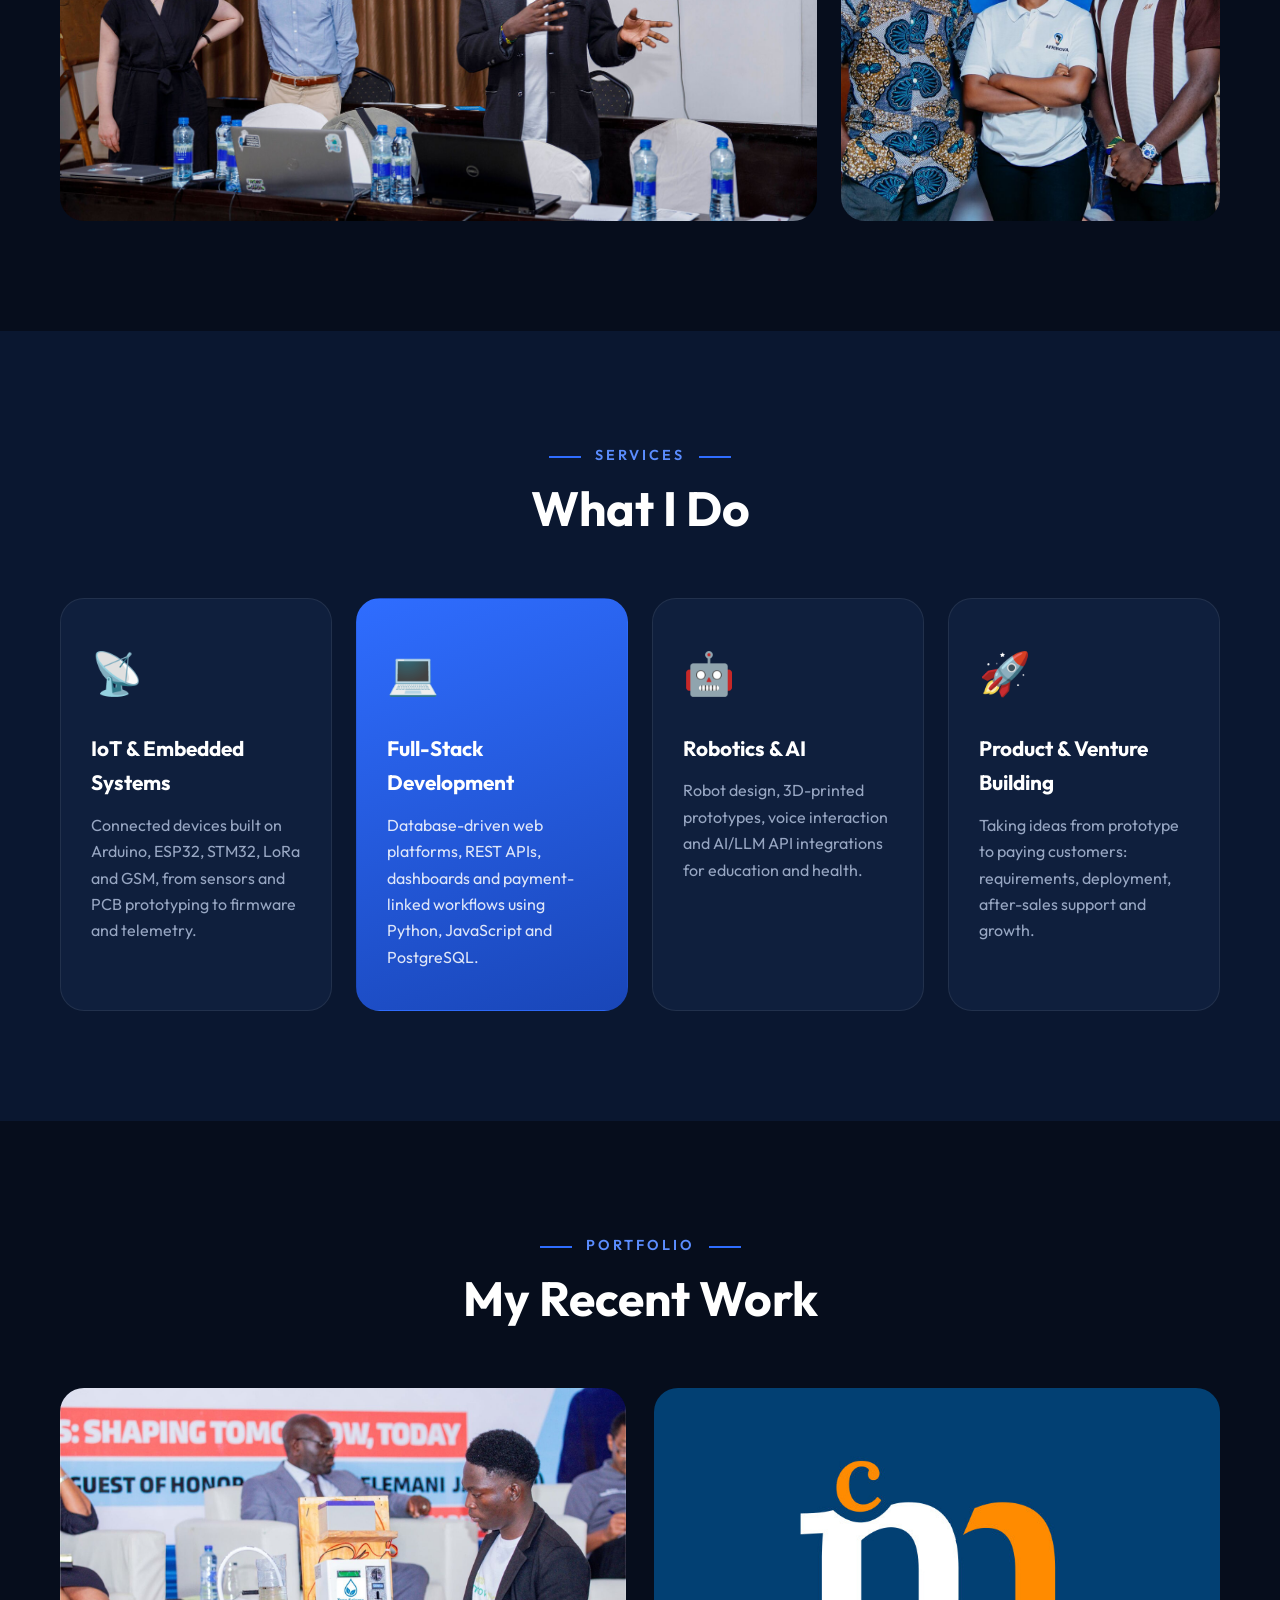
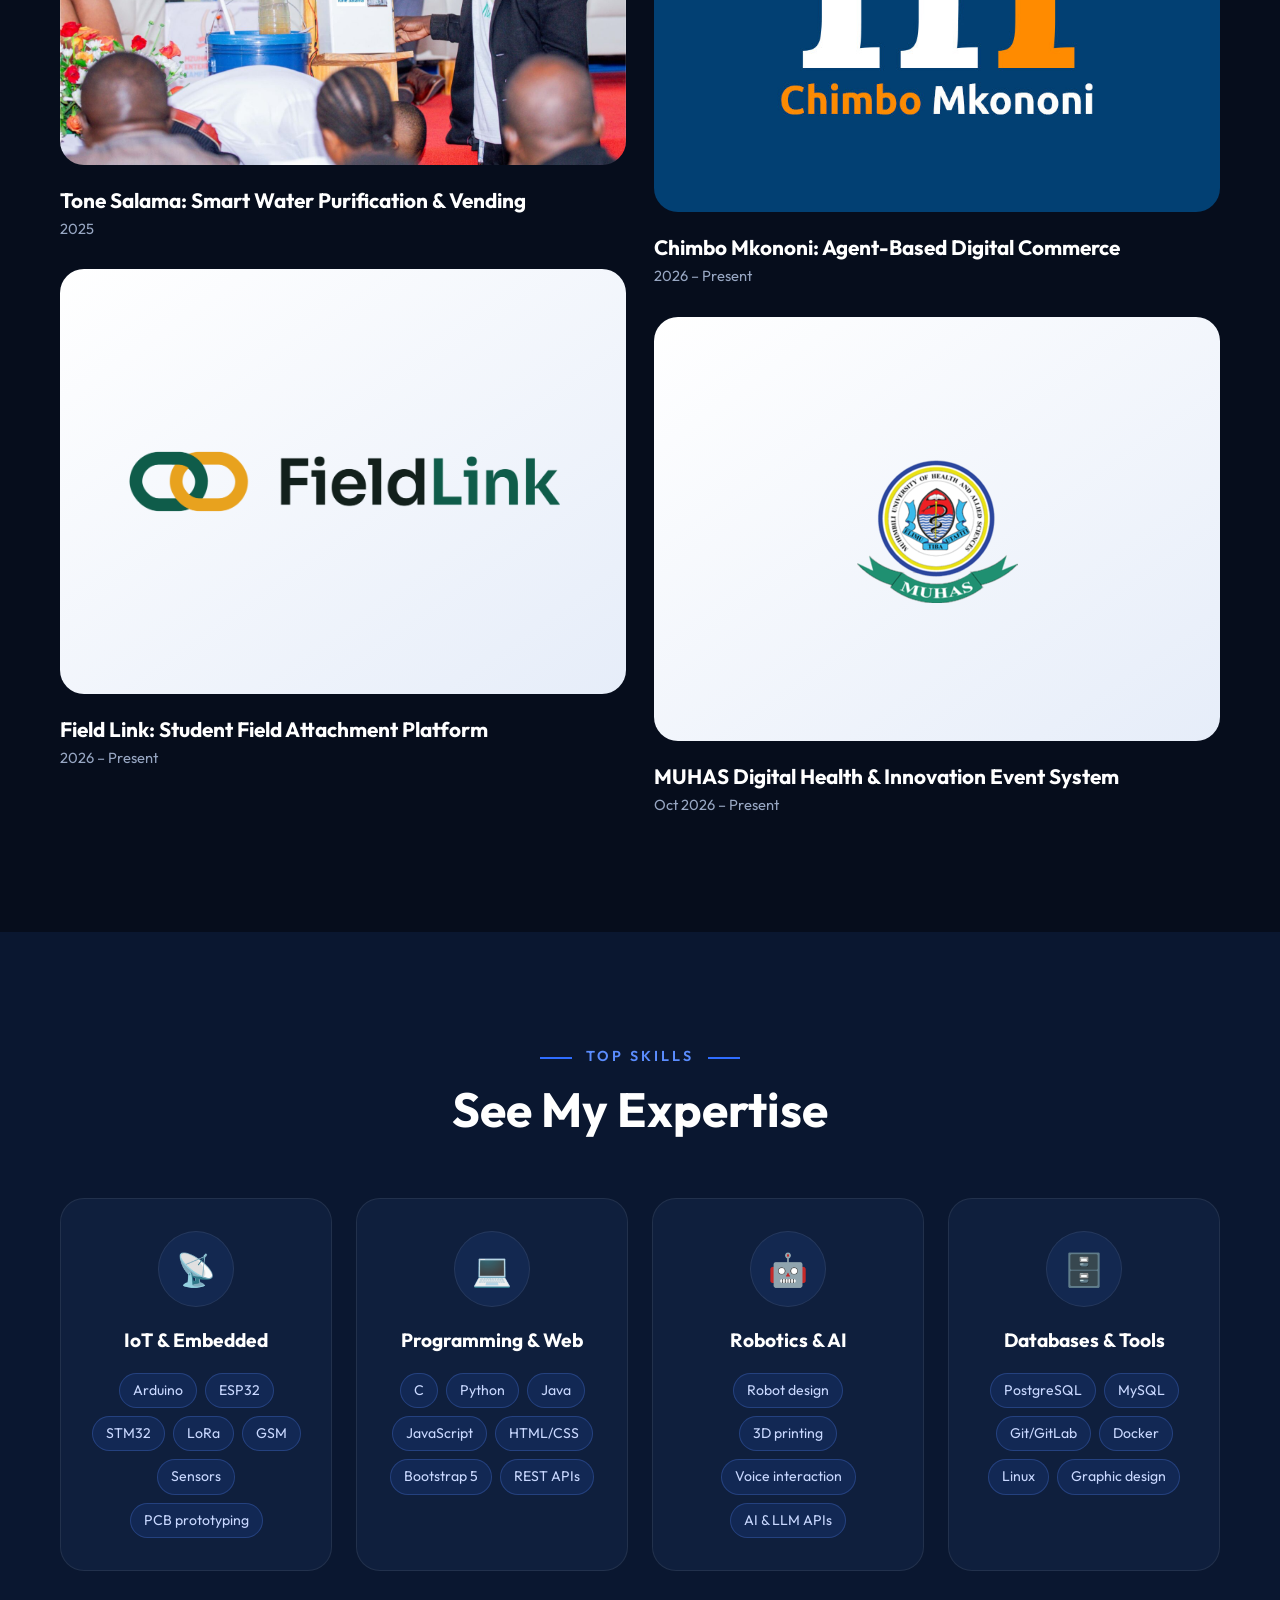
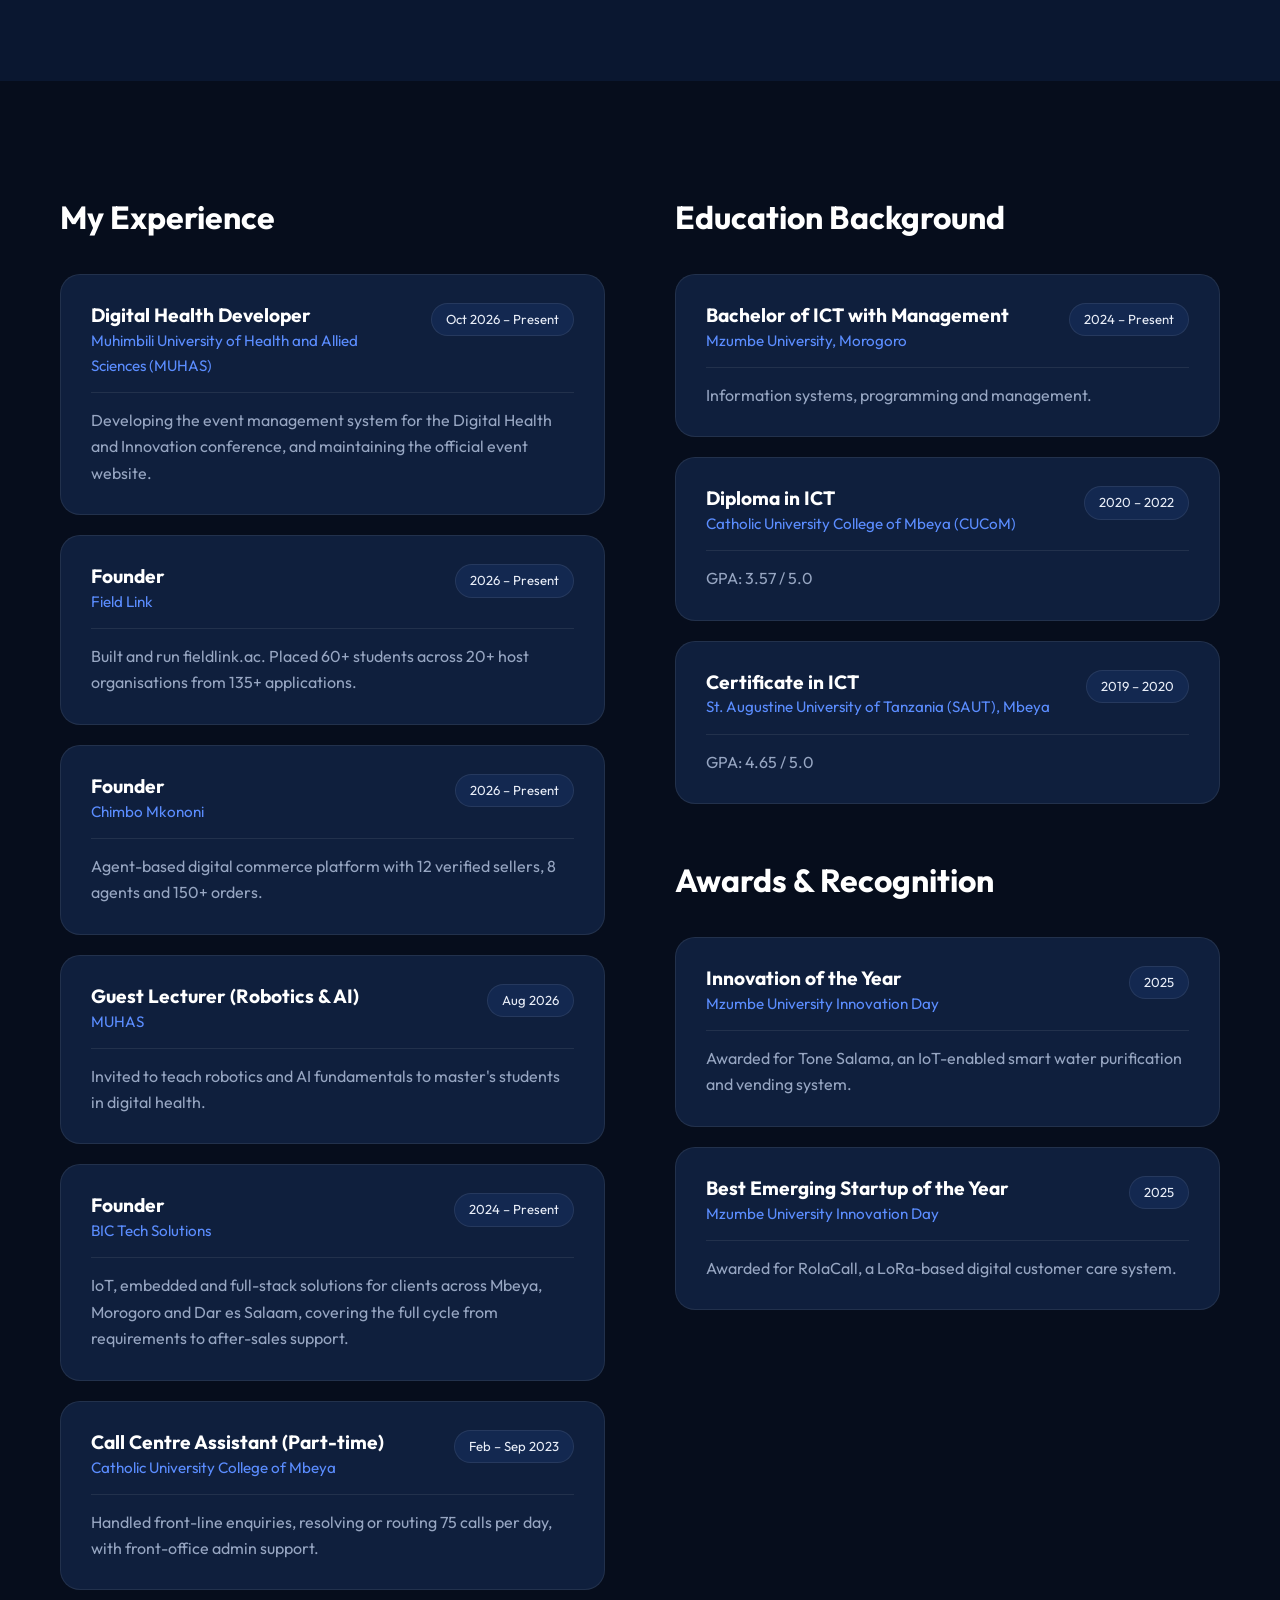
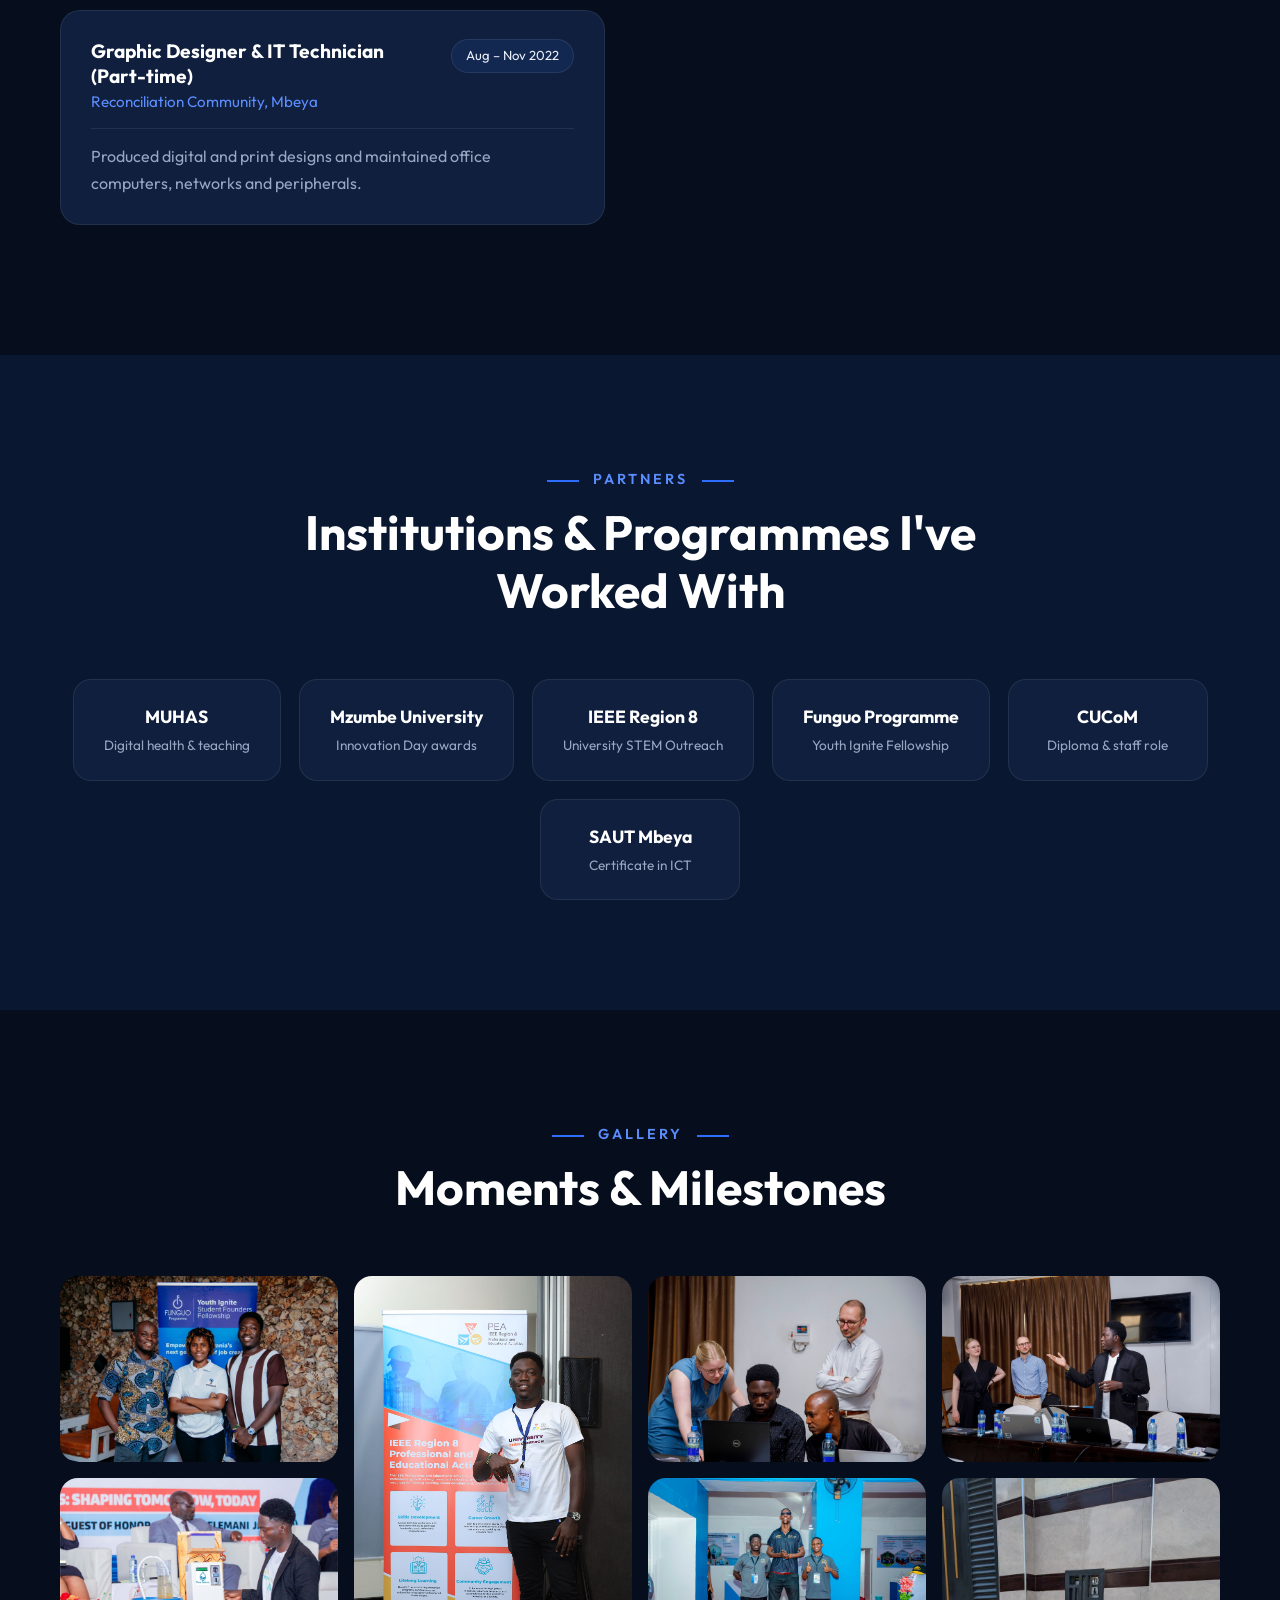
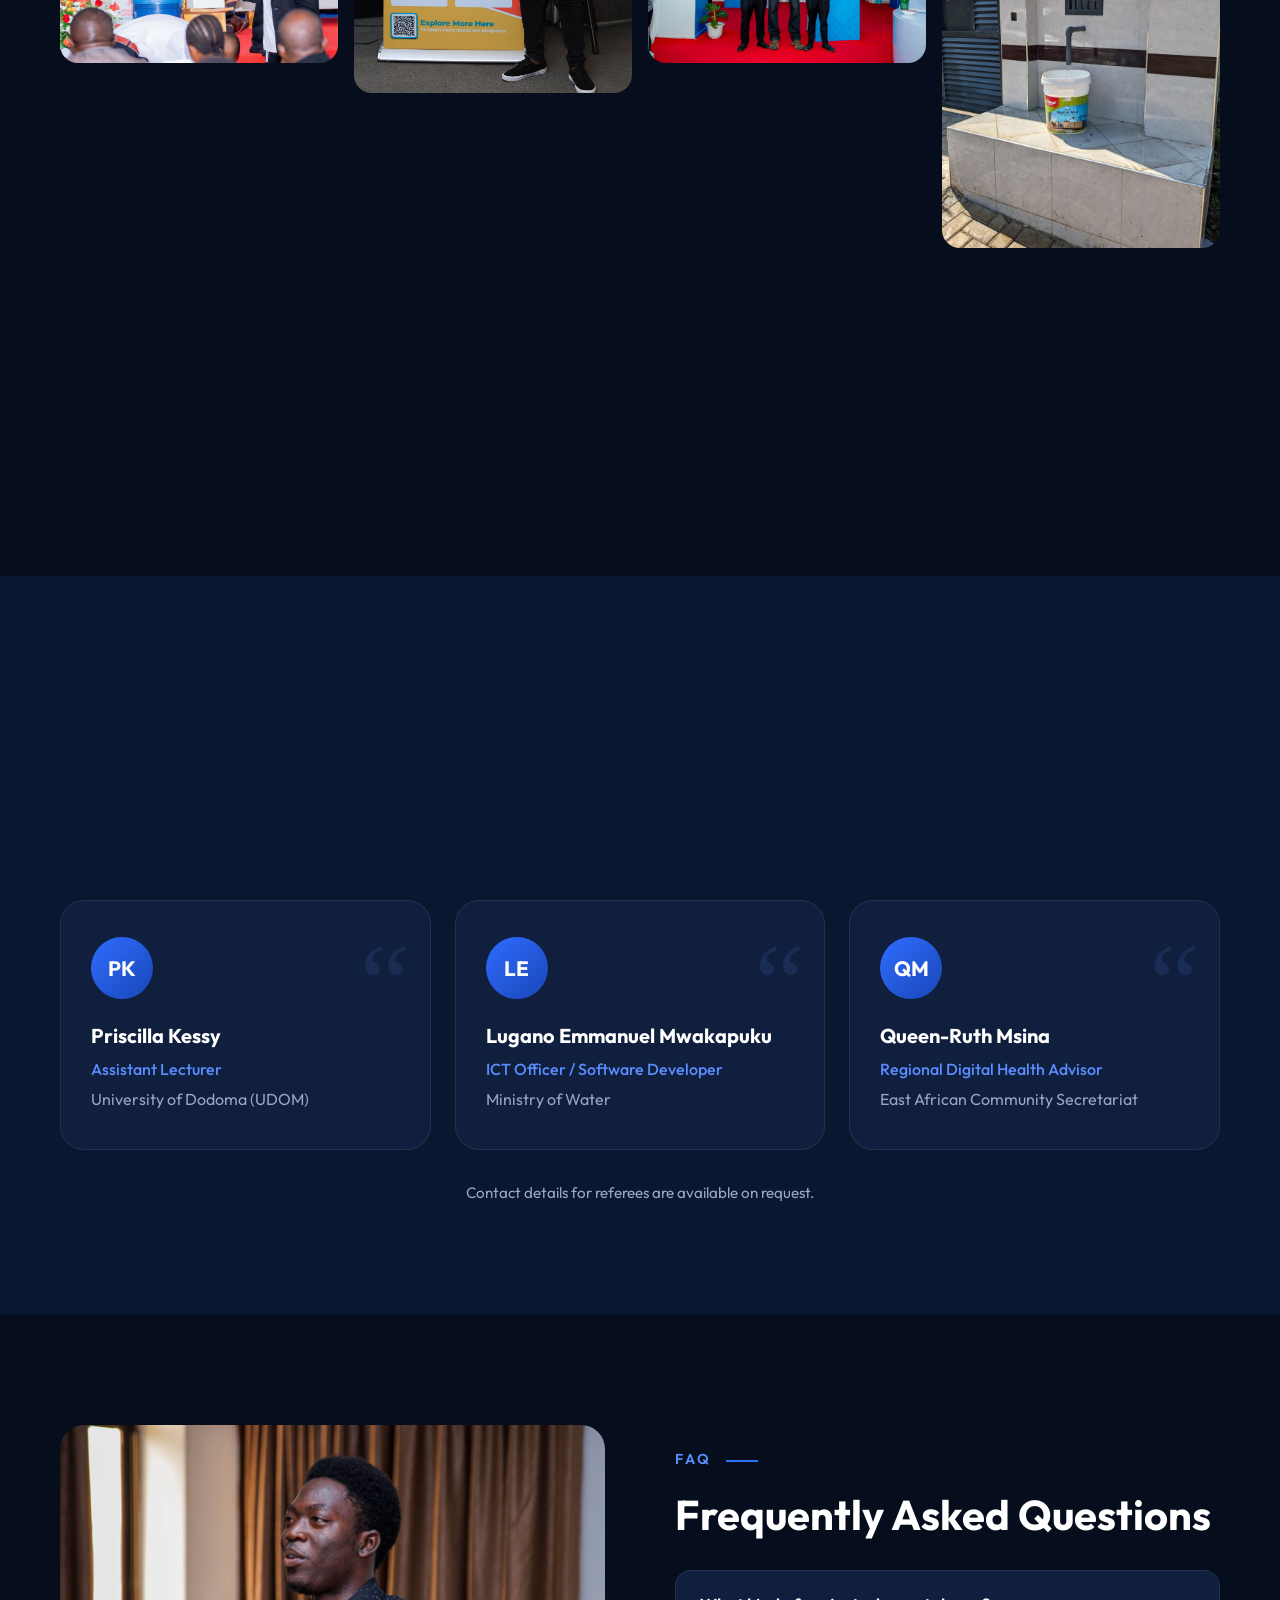
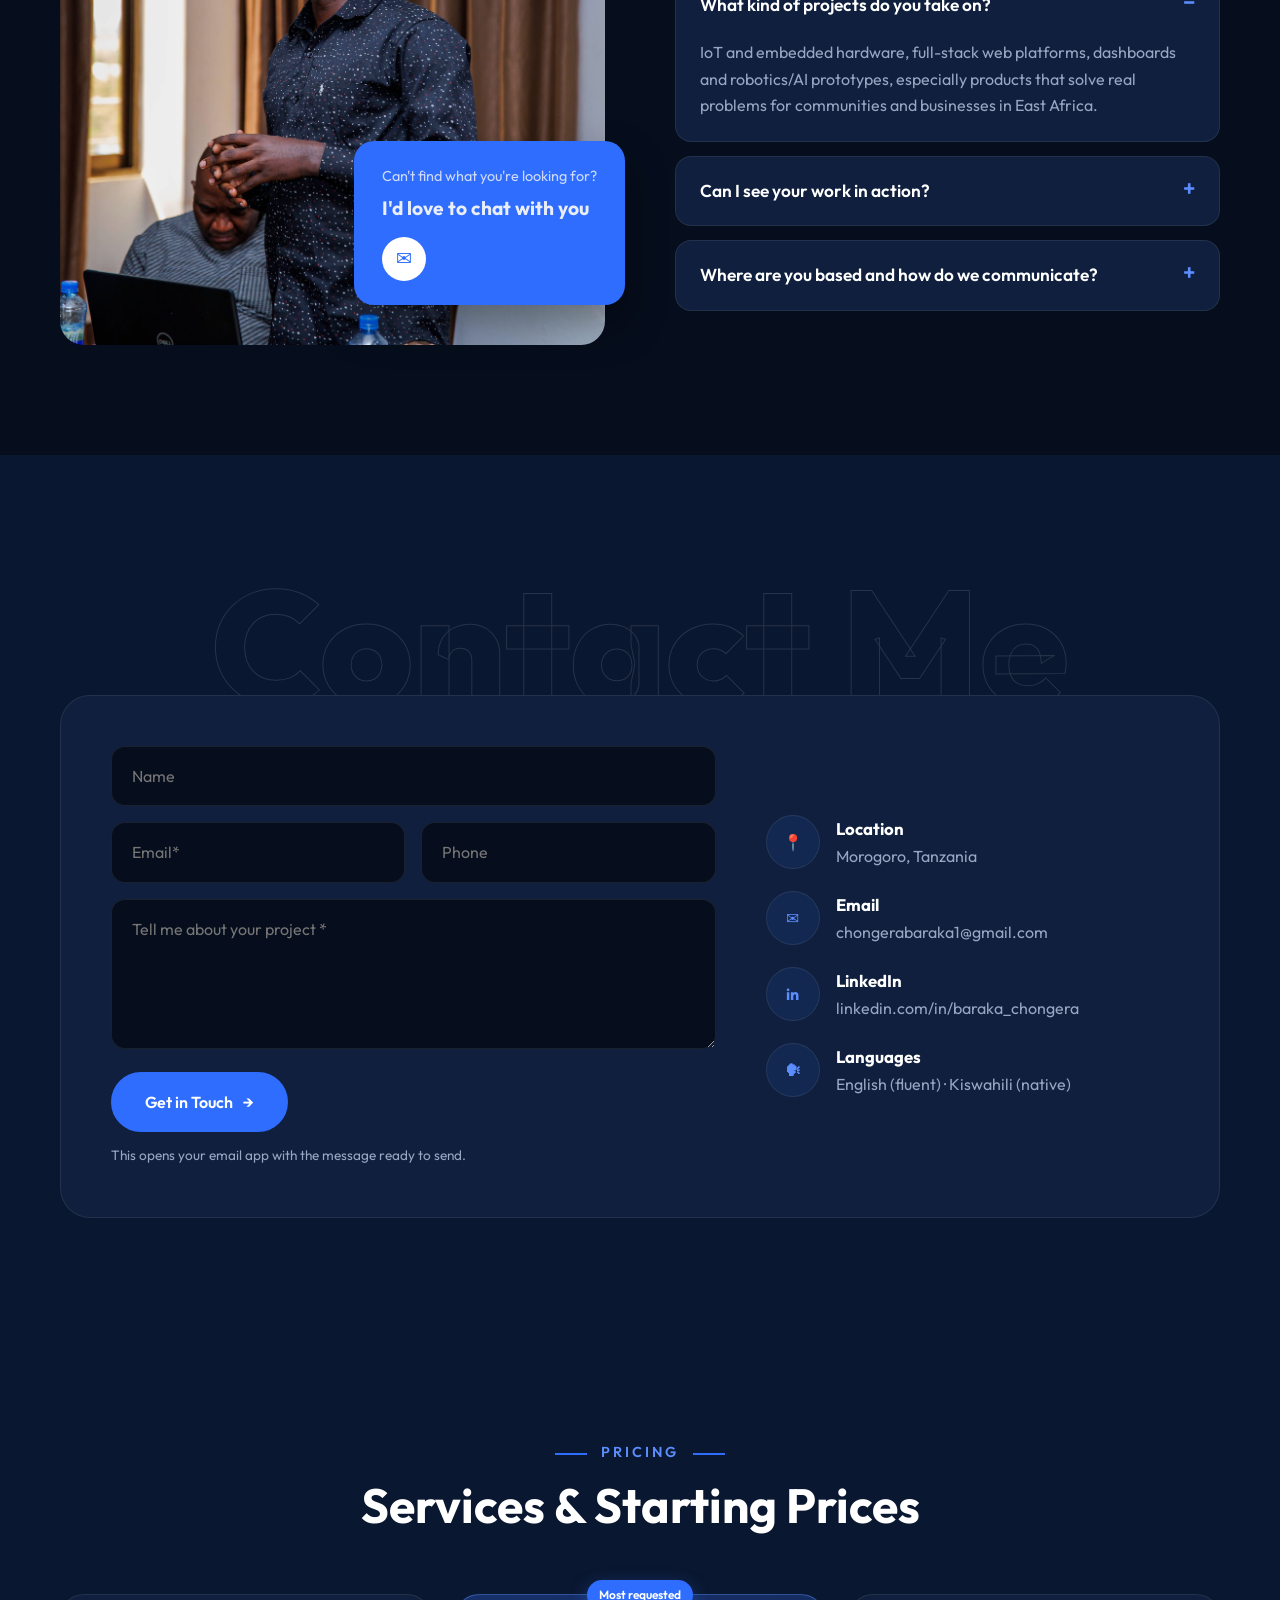
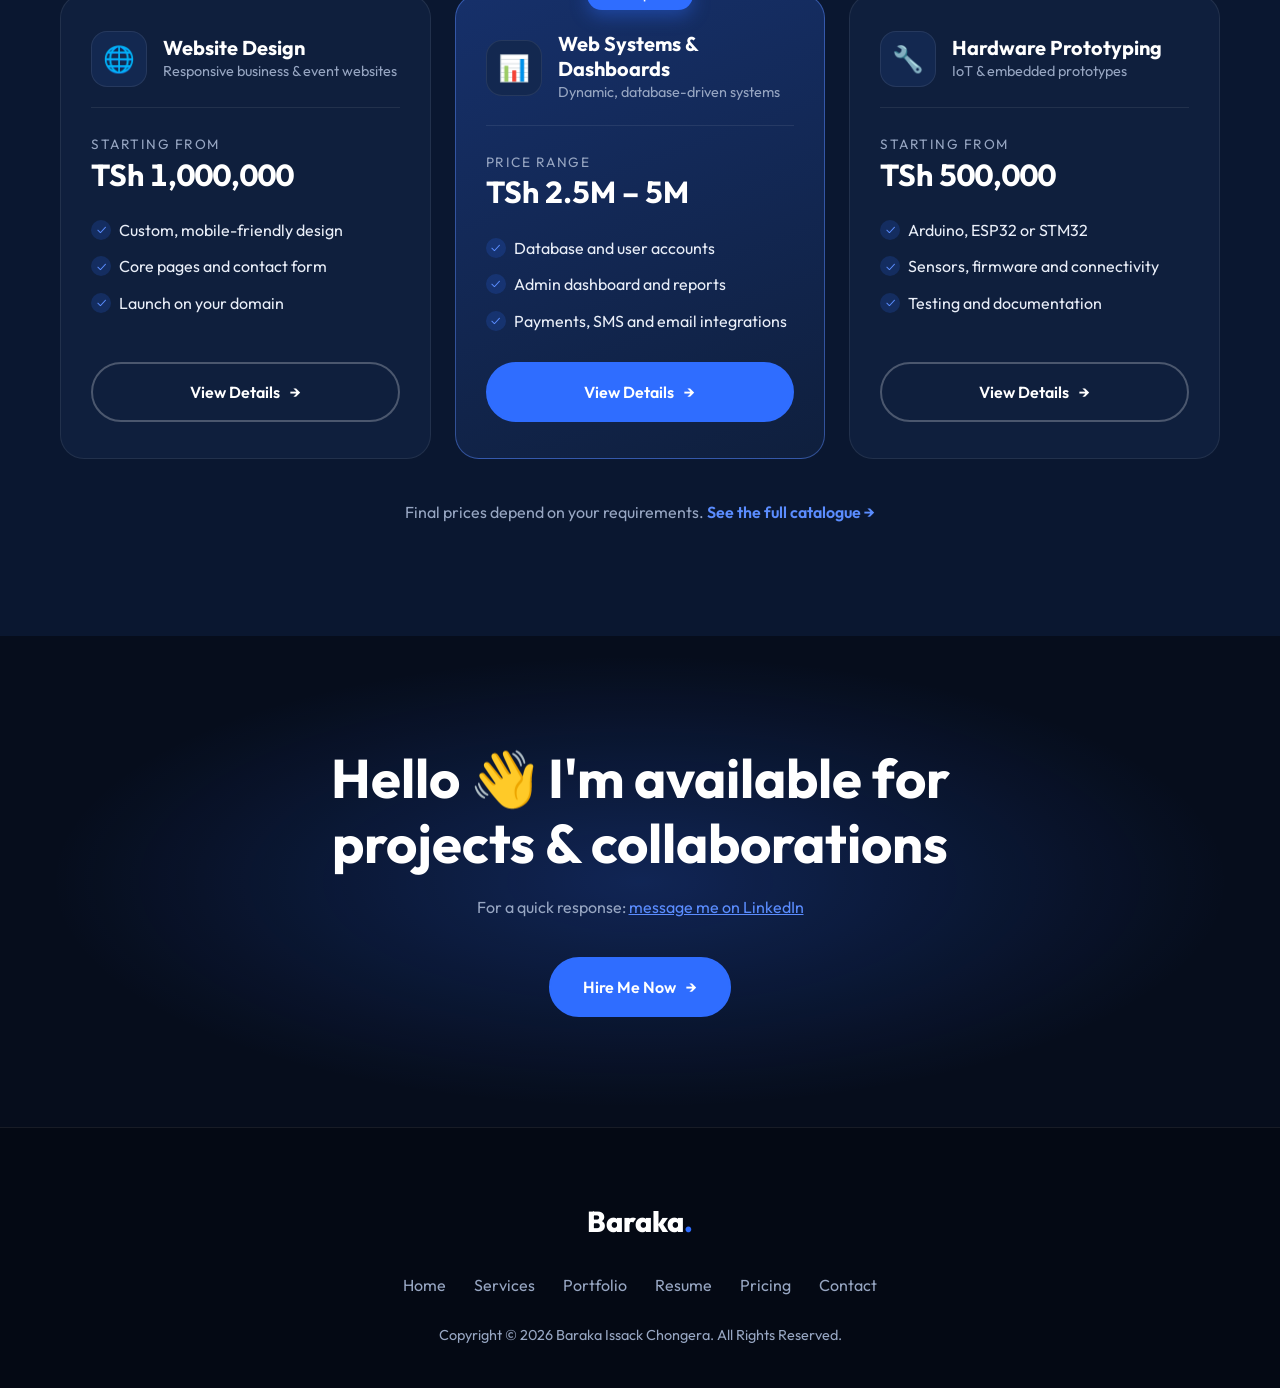
==== commit 95e31465: "Add services and pricing catalogue New catalogue.html with website design (from TSh 1M), dynamic web" ====
--- a/index.html
+++ b/index.html
@@ -7,7 +7,7 @@
   <meta name="description" content="Baraka Issack Chongera: IoT and embedded systems engineer, full-stack developer and technology entrepreneur from Tanzania.">
   <link rel="preconnect" href="https://fonts.googleapis.com">
   <link href="https://fonts.googleapis.com/css2?family=Outfit:wght@300;400;500;600;700;800&display=swap" rel="stylesheet">
-  <link rel="stylesheet" href="style.css?v=3">
+  <link rel="stylesheet" href="style.css?v=5">
 </head>
 <body>
 
@@ -24,6 +24,7 @@
         <a href="#services">Services</a>
         <a href="#portfolio">Portfolio</a>
         <a href="#resume">Resume</a>
+        <a href="#pricing">Pricing</a>
         <a href="#referees">Referees</a>
         <a href="#contact">Contact</a>
       </nav>
@@ -188,6 +189,35 @@
       </div>
     </section>
 
+    <!-- Pricing -->
+    <section id="pricing" class="section alt">
+      <div class="container">
+        <div class="heading"><h4 class="sub-title">Pricing</h4><h2 class="title">Services &amp; Starting Prices</h2></div>
+        <div class="pricing">
+          <div class="price-card">
+            <div class="price-top"><div class="p-icon">🌐</div><div><h4>Website Design</h4><p>Responsive business &amp; event websites</p></div></div>
+            <div class="price"><span>Starting from</span><strong>TSh 1,000,000</strong></div>
+            <ul class="ticks"><li>Custom, mobile-friendly design</li><li>Core pages and contact form</li><li>Launch on your domain</li></ul>
+            <a class="btn btn-border" href="catalogue.html#web-design">View Details <span class="arrow">→</span></a>
+          </div>
+          <div class="price-card featured">
+            <span class="cat-ribbon">Most requested</span>
+            <div class="price-top"><div class="p-icon">📊</div><div><h4>Web Systems &amp; Dashboards</h4><p>Dynamic, database-driven systems</p></div></div>
+            <div class="price"><span>Price range</span><strong>TSh 2.5M – 5M</strong></div>
+            <ul class="ticks"><li>Database and user accounts</li><li>Admin dashboard and reports</li><li>Payments, SMS and email integrations</li></ul>
+            <a class="btn" href="catalogue.html#web-systems">View Details <span class="arrow">→</span></a>
+          </div>
+          <div class="price-card">
+            <div class="price-top"><div class="p-icon">🔧</div><div><h4>Hardware Prototyping</h4><p>IoT &amp; embedded prototypes</p></div></div>
+            <div class="price"><span>Starting from</span><strong>TSh 500,000</strong></div>
+            <ul class="ticks"><li>Arduino, ESP32 or STM32</li><li>Sensors, firmware and connectivity</li><li>Testing and documentation</li></ul>
+            <a class="btn btn-border" href="catalogue.html#hardware">View Details <span class="arrow">→</span></a>
+          </div>
+        </div>
+        <p class="pricing-more">Final prices depend on your requirements. <a href="catalogue.html">See the full catalogue →</a></p>
+      </div>
+    </section>
+
     <!-- Promo -->
     <section class="section promo">
       <div class="container">
@@ -202,7 +232,7 @@
     <div class="container">
       <a href="#top" class="brand">Baraka<span>.</span></a>
       <ul class="foot-menu">
-        <li><a href="#top">Home</a></li><li><a href="#services">Services</a></li><li><a href="#portfolio">Portfolio</a></li><li><a href="#resume">Resume</a></li><li><a href="#contact">Contact</a></li>
+        <li><a href="#top">Home</a></li><li><a href="#services">Services</a></li><li><a href="#portfolio">Portfolio</a></li><li><a href="#resume">Resume</a></li><li><a href="catalogue.html">Pricing</a></li><li><a href="#contact">Contact</a></li>
       </ul>
       <p>Copyright © <span id="year"></span> Baraka Issack Chongera. All Rights Reserved.</p>
     </div>
@@ -219,6 +249,6 @@
   <!-- Lightbox -->
   <div class="lightbox" id="lightbox" hidden><button class="modal-close" aria-label="Close">×</button><img alt=""><p class="caption"></p></div>
 
-  <script src="script.js?v=3"></script>
+  <script src="script.js?v=5"></script>
 </body>
 </html>
--- a/style.css
+++ b/style.css
@@ -263,3 +263,73 @@
 .pf-logo img{max-width:100%}
 .pf-logo.cover{padding:0;background:#03406f}
 .pf-logo.cover img{width:100%;height:100%;max-height:none;object-fit:cover}
+
+/* Pricing (home) */
+.pricing{display:grid;grid-template-columns:repeat(3,1fr);gap:24px}
+.price-card{background:var(--card);border:1px solid var(--line);border-radius:24px;padding:36px 30px;display:flex;flex-direction:column;position:relative;transition:.3s}
+.price-card:hover{border-color:rgba(91,141,255,.5);transform:translateY(-6px)}
+.price-card.featured{background:linear-gradient(160deg,#16306a,var(--card));border-color:rgba(91,141,255,.45)}
+.price-top{display:flex;gap:16px;align-items:center;padding-bottom:20px;border-bottom:1px solid var(--line)}
+.price-top .p-icon{width:56px;height:56px;flex:none;border-radius:16px;background:var(--card-2);border:1px solid var(--line);display:flex;align-items:center;justify-content:center;font-size:1.6rem}
+.price-top h4{color:var(--white);font-size:1.25rem;line-height:1.25}
+.price-top p{color:var(--muted);font-size:.9rem}
+.price{padding:22px 0 6px}
+.price span{color:var(--muted);font-size:.85rem;text-transform:uppercase;letter-spacing:1.5px}
+.price strong{display:block;color:var(--white);font-size:1.9rem;font-weight:700;line-height:1.2;font-variant-numeric:tabular-nums}
+.ticks{list-style:none;display:grid;gap:10px;margin:18px 0 28px}
+.ticks li{position:relative;padding-left:28px;color:var(--text)}
+.ticks li::before{content:"✓";position:absolute;left:0;top:0;width:20px;height:20px;border-radius:50%;background:rgba(47,109,255,.18);color:var(--blue-2);font-size:.75rem;display:flex;align-items:center;justify-content:center;margin-top:3px}
+.price-card .btn{margin-top:auto;justify-content:center}
+.pricing-more{text-align:center;margin-top:40px;color:var(--muted)}
+.pricing-more a{color:var(--blue-2);font-weight:600}
+.pricing-more a:hover{text-decoration:underline}
+.cat-ribbon{position:absolute;top:18px;right:18px;background:var(--blue);color:#fff;font-size:.75rem;font-weight:600;padding:5px 12px;border-radius:30px}
+
+/* Catalogue page */
+.cat-hero{padding:170px 0 60px;text-align:center;background:radial-gradient(ellipse at 50% 0%,rgba(47,109,255,.25),transparent 60%),var(--bg)}
+.cat-hero h1{font-size:clamp(2.4rem,6vw,4rem);color:var(--white);line-height:1.1;margin:6px 0 18px;text-wrap:balance}
+.cat-hero p{color:var(--muted);font-size:1.12rem;max-width:640px;margin:0 auto}
+.cat-jump{display:flex;flex-wrap:wrap;justify-content:center;gap:12px;margin-top:34px}
+.cat-jump a{border:1px solid rgba(255,255,255,.2);padding:10px 20px;border-radius:30px;font-weight:500;transition:.3s}
+.cat-jump a:hover{background:var(--blue);border-color:var(--blue)}
+.cat-list{padding-top:40px}
+.cat-list .container{display:grid;gap:30px}
+.cat-item{background:var(--card);border:1px solid var(--line);border-radius:28px;padding:40px;position:relative;scroll-margin-top:100px}
+.cat-item.featured{border-color:rgba(91,141,255,.5);background:linear-gradient(160deg,#142b60,var(--card) 55%)}
+.cat-head{display:grid;grid-template-columns:auto 1fr auto;gap:24px;align-items:center;padding-bottom:28px;border-bottom:1px solid var(--line)}
+.cat-icon{width:72px;height:72px;border-radius:20px;background:var(--card-2);border:1px solid var(--line);display:flex;align-items:center;justify-content:center;font-size:2rem}
+.cat-head h2{color:var(--white);font-size:clamp(1.5rem,3vw,2rem);line-height:1.2}
+.cat-tag{color:var(--muted);margin-top:4px}
+.cat-price{text-align:right;min-width:0}
+.cat-price span{display:block;color:var(--muted);font-size:.8rem;text-transform:uppercase;letter-spacing:1.5px}
+.cat-price strong{display:block;color:var(--white);font-size:clamp(1.4rem,3vw,2rem);font-weight:700;line-height:1.2;font-variant-numeric:tabular-nums;white-space:nowrap}
+.cat-body{display:grid;grid-template-columns:1.1fr .9fr;gap:40px;padding-top:28px}
+.cat-body>div{min-width:0}
+.cat-body h5{color:var(--blue-2);font-size:.85rem;text-transform:uppercase;letter-spacing:1.5px;margin-bottom:6px}
+.cat-body p{color:var(--muted);margin-bottom:22px}
+.cat-body p a{color:var(--blue-2)}.cat-body p a:hover{text-decoration:underline}
+.cat-body .ticks{margin-top:12px}
+.steps{list-style:none;counter-reset:step;display:grid;grid-template-columns:repeat(4,1fr);gap:24px}
+.steps li{counter-increment:step;background:var(--card);border:1px solid var(--line);border-radius:24px;padding:32px 26px}
+.steps li::before{content:counter(step,decimal-leading-zero);display:block;font-size:2.4rem;font-weight:800;color:transparent;-webkit-text-stroke:1px var(--blue-2);margin-bottom:12px;line-height:1}
+.steps h4{color:var(--white);font-size:1.2rem;margin-bottom:6px}
+.steps p{color:var(--muted)}
+.promo h4{max-width:640px;margin-left:auto;margin-right:auto}
+
+@media(max-width:991px){
+  .pricing{grid-template-columns:1fr}
+  .steps{grid-template-columns:1fr 1fr}
+  .cat-head{grid-template-columns:auto 1fr}
+  .cat-price{grid-column:1/-1;text-align:left}
+  .cat-body{grid-template-columns:1fr;gap:10px}
+  .cat-item{padding:30px 24px}
+  .cat-ribbon{position:static;display:inline-block;margin-bottom:16px}
+}
+@media(max-width:600px){
+  .steps{grid-template-columns:1fr}
+  .cat-head{grid-template-columns:1fr}
+  .cat-price strong{white-space:normal}
+}
+.price-card .cat-ribbon,.cat-item .cat-ribbon{position:absolute;top:0;right:auto;left:50%;transform:translate(-50%,-50%);white-space:nowrap;margin:0;box-shadow:0 6px 18px rgba(47,109,255,.4)}
+.cat-item .cat-ribbon{left:40px;transform:translateY(-50%)}
+@media(max-width:991px){.cat-item .cat-ribbon{left:24px}}
